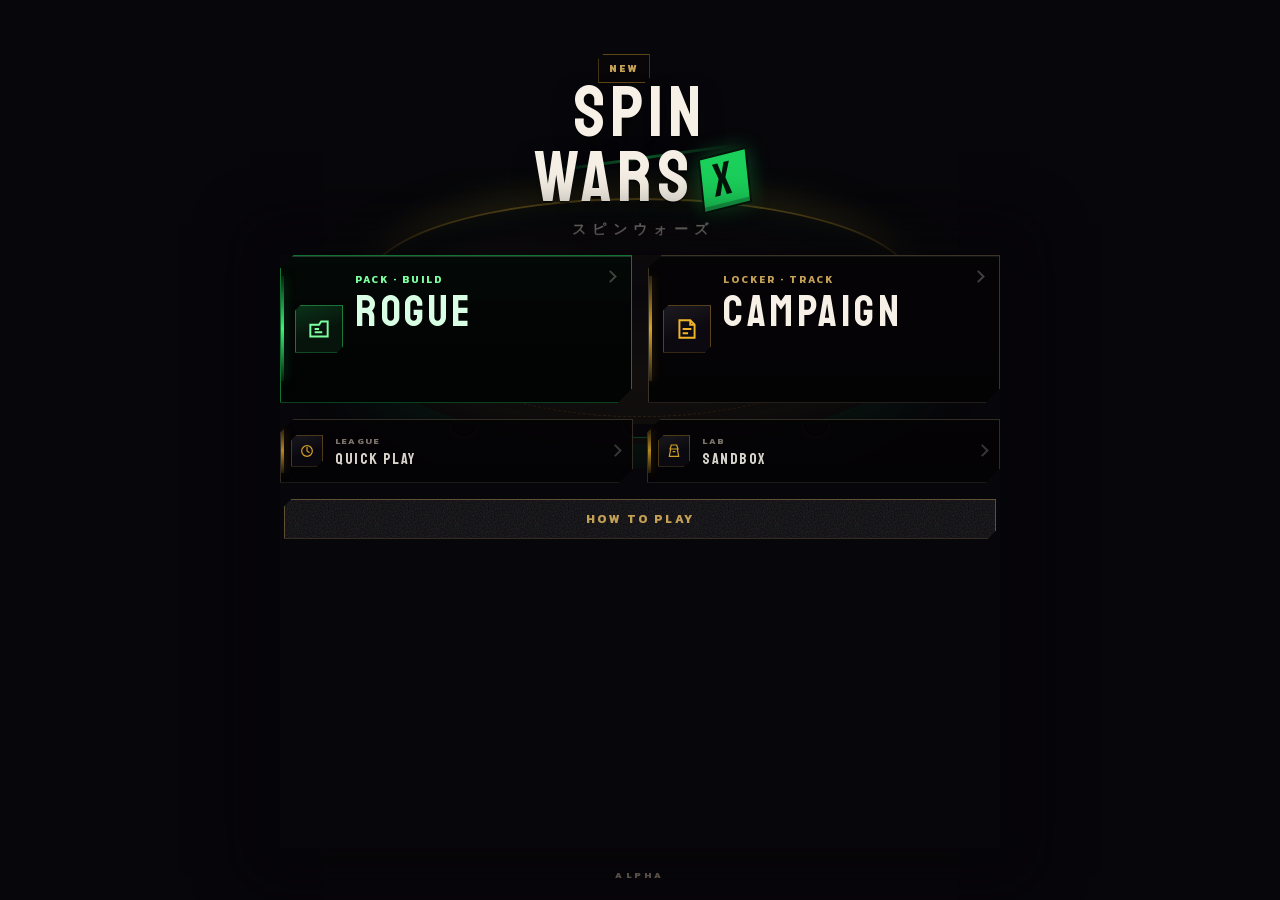
==== index.html @ bb8ab100 "UI Part 1: locked lobby/hub shell, sharper chrome, graphic doors. Home and Rogue Lite hub use a fixe" ====
<!DOCTYPE html>
<html lang="en">
<head>
    <meta charset="UTF-8">
    <meta name="viewport" content="width=device-width, initial-scale=1.0, maximum-scale=1.0, user-scalable=no, viewport-fit=cover">
    <meta name="theme-color" content="#07060a">
    <meta name="mobile-web-app-capable" content="yes">
    <meta name="apple-mobile-web-app-capable" content="yes">
    <meta name="apple-mobile-web-app-status-bar-style" content="black-translucent">
    <meta name="apple-mobile-web-app-title" content="Spin Wars X">
    <title>Spin Wars X</title>
    <link rel="manifest" href="manifest.webmanifest">
    <link rel="apple-touch-icon" href="assets/icons/apple-touch-icon.png">
    <link rel="icon" type="image/png" href="assets/icons/icon-192.png">
    <link rel="stylesheet" href="style.css?v=10.29">
    <link rel="stylesheet" href="ui-skin.css?v=10.05">
</head>
<body>
<div id="app"></div>
<script src="movement-engine.js?v=9.38"></script>
<script src="xrail-engine.js?v=9.27"></script>
<script src="xrail-speed-cap.js?v=1.0"></script>
<script src="vs-commentary.js?v=9.93"></script>
<script src="abilities.js?v=9.41"></script>
<script src="scoreboard.js?v=10.05"></script>
<script src="app.js?v=10.29"></script>
<script src="rogue-mode.js?v=10.24"></script>
<script src="sandbox-mode.js?v=10.10"></script>
<script src="rogue-run-config.js?v=10.03"></script>
<script src="rogue-run.js?v=10.19"></script>
<script src="rogue-lite-config.js?v=1.5"></script>
<script src="rogue-lite.js?v=1.19"></script>
<script src="rogue-balance-bridge.js?v=1.0"></script>
<script src="rogue-balance.js?v=1.6"></script>
<script src="rogue-shop-balance.js?v=1.3"></script>
<script src="rogue-balance-final.js?v=1.3"></script>
<script src="omen-transition-repair.js?v=1.2"></script>
<script src="attack-movement-tuning-v1.js?v=1.1"></script>
<script>
if("serviceWorker" in navigator){
    window.addEventListener("load",()=>{
        navigator.serviceWorker.register("./sw.js").catch(()=>{});
    });
}
</script>
</body>
</html>
---- style.css ----
/* =========================================================
   SPIN WARS X — GAME UI
   V100 BASE / UI REBUILD FROM GAMEPLAY REFERENCE
   ---------------------------------------------------------
   This stylesheet restores the visual systems used by the
   game: menus, tier selection, combo cards, part cards,
   launch-quality controls, battle HUD, impact text and
   finish overlays.
   ========================================================= */

:root{
  --ink:#07060a;
  --ink2:#110e14;
  --panel:#16121a;
  --line:#3a3128;
  --text:#f6f0e6;
  --muted:#b9a894;
  --green:#1ad15a;
  --green-dim:#0c6b32;
  --red:#e31c3d;
  --gold:#f0b429;
  --gold-deep:#8a5a10;
  --shadow:0 16px 36px rgba(0,0,0,.45);
  --radius:4px;
}

*{box-sizing:border-box;margin:0;padding:0}

@font-face{
  font-family:Kanit;
  font-style:normal;
  font-weight:500;
  font-display:swap;
  src:url("assets/fonts/kanit-500.woff2") format("woff2");
}
@font-face{
  font-family:Kanit;
  font-style:normal;
  font-weight:700;
  font-display:swap;
  src:url("assets/fonts/kanit-700.woff2") format("woff2");
}
@font-face{
  font-family:Kanit;
  font-style:normal;
  font-weight:800;
  font-display:swap;
  src:url("assets/fonts/kanit-800.woff2") format("woff2");
}
@font-face{
  font-family:Kanit;
  font-style:normal;
  font-weight:900;
  font-display:swap;
  src:url("assets/fonts/kanit-900.woff2") format("woff2");
}
@font-face{
  font-family:Staatliches;
  font-style:normal;
  font-weight:400;
  font-display:swap;
  src:url("assets/fonts/staatliches-400.woff2") format("woff2");
}

@media (display-mode: standalone){
  html,body{
    background:#07060a;
  }
}

html,body{
  width:100%;
  min-height:100%;
  min-height:100dvh;
  background:var(--ink);
}

body{
  color:var(--text);
  font-family:Kanit,Impact,"Arial Black",sans-serif;
  overflow-x:hidden;
  -webkit-font-smoothing:antialiased;
}

button,input,select,textarea{font:inherit}
button{-webkit-tap-highlight-color:transparent}
button:disabled{opacity:.35!important;cursor:not-allowed!important;transform:none!important}

#app{width:100%;min-height:100vh}
html:has(.battle-shell),
body:has(.battle-shell),
html:has(.swx-shell),
body:has(.swx-shell){
  min-height:0;
  height:100dvh;
  max-height:100dvh;
  overflow:hidden;
  overscroll-behavior:none;
  touch-action:manipulation;
}
#app:has(.battle-shell),
#app:has(.swx-shell){
  min-height:0;
  height:100dvh;
  max-height:100dvh;
  overflow:hidden;
  display:flex;
  flex-direction:column;
}

.background{
  position:fixed;
  inset:0;
  z-index:-2;
  pointer-events:none;
  background:
    radial-gradient(circle at 50% -8%,rgba(26,209,90,.18),transparent 36%),
    radial-gradient(circle at 100% 100%,rgba(227,28,61,.12),transparent 32%),
    linear-gradient(180deg,#0b090d 0%,#07060a 100%);
}

.background:after{
  content:"";
  position:absolute;
  inset:0;
  opacity:.16;
  background:
    repeating-linear-gradient(-32deg,transparent 0 18px,rgba(240,180,41,.10) 18px 20px);
}

@keyframes screenIn{
  from{opacity:0;transform:translateY(8px)}
  to{opacity:1;transform:none}
}

/* =========================================================
   GENERAL SCREEN / GAME SHELL
   ========================================================= */

.menu{
  width:min(100%,760px)!important;
  max-width:760px!important;
  margin:0 auto!important;
  padding:18px 14px 30px!important;
  display:flex;
  flex-direction:column;
  gap:12px!important;
  animation:screenIn .18s ease-out;
}

.menu-card{
  width:100%!important;
  padding:14px!important;
  background:linear-gradient(180deg,#151c25,#10161d)!important;
  border:1px solid var(--line)!important;
  border-radius:var(--radius)!important;
  box-shadow:var(--shadow)!important;
  overflow:hidden;
}

.menu-card h1{
  font-size:21px!important;
  line-height:1.05;
  font-weight:900;
}

.menu-card h2{
  font-size:18px!important;
  line-height:1.1;
  font-weight:850;
}

.menu-card p{
  font-size:12px!important;
  line-height:1.4!important;
  color:#c3cbd4;
}

.menu-card hr{
  border:0!important;
  border-top:1px solid var(--line)!important;
  margin:5px 0!important;
}

footer{
  color:#65717d;
  font-size:.68rem;
  text-align:center;
}

/* =========================================================
   HOME / LOBBY
   ========================================================= */

.background.stadium:after{
  opacity:.05;
}

.home{
  position:relative;
  isolation:isolate;
  min-height:100vh;
  min-height:100dvh;
  display:flex;
  flex-direction:column;
  justify-content:center;
  align-items:center;
  gap:22px;
  padding:28px 16px 36px;
  overflow:auto;
  animation:screenIn .22s ease-out;
}

.home-bowl{
  position:absolute;
  width:min(560px,94vw);
  height:min(360px,54vw);
  max-height:46vh;
  top:46%;
  left:50%;
  transform:translate(-50%,-58%);
  pointer-events:none;
  z-index:0;
  /* Dim the bowl under the UI column; keep glow vivid around the edges. */
  -webkit-mask-image:radial-gradient(ellipse 62% 56% at 50% 42%,rgba(0,0,0,.08) 0%,rgba(0,0,0,.35) 36%,rgba(0,0,0,.75) 58%,#000 78%);
  mask-image:radial-gradient(ellipse 62% 56% at 50% 42%,rgba(0,0,0,.08) 0%,rgba(0,0,0,.35) 36%,rgba(0,0,0,.75) 58%,#000 78%);
}
/* Interactive chrome always above the moving bowl art. */
.home > *:not(.home-bowl),
.menu > *:not(.home-bowl){
  position:relative;
  z-index:2;
}
.menu{
  position:relative;
  isolation:isolate;
}


.rl-hud-money,
.rl-hud-col{
  background-color:#121018 !important;
  background-image:linear-gradient(180deg,#1c1824,#0f0d14) !important;
}
.home-door,
.home-door.rip{
  background-color:#141018 !important;
}

/* Soft dark plate behind UI clusters — hides bowl bleed through cut-corner clip-paths. */
.rl-hud,
.rl-doors,
.swx-nav,
.home-doors,
.rr-doors,
.rr-loadout,
.rl-build-row,
.rl-pack-grid,
.rl-bey-grid{
  box-shadow:0 0 42px 26px rgba(6,5,9,.82);
}
.home.lobby .swx-nav{
  box-shadow:0 0 48px 30px rgba(6,5,9,.88);
}
/* Keep living-bowl atmosphere, but never let it read through chrome. */
.home-door,
.home-door.rip,
.home-door.play,
.home-door.rogue{
  background-color:#141018;
}
.rl-hud-money,
.rl-hud-col{
  background-color:#121018;
}
.rl-bey-card,
.rl-pack-card,
.rl-build-card,
.rr-loadout,
.menu-card{
  background-color:#100e14;
}
.home-mark .swx-wordmark,
.home-mark h1{
  text-shadow:0 2px 0 #000,0 0 18px rgba(0,0,0,.85),0 10px 24px rgba(0,0,0,.55);
}

/* Hubs: a little more presence so the bowl reads as atmosphere. */
.home.rogue-lite-hub .home-bowl,
.home.rr-hub .home-bowl,
.home.rr-shell.rr-hub .home-bowl,
.home.lobby .home-bowl{
  width:min(680px,98vw);
  height:min(440px,60vw);
  max-height:52vh;
}
/* Flow / dense screens: keep bowl soft so cards stay primary. */
.rl-flow-screen .home-bowl,
.home.rogue-lite-market .home-bowl,
.home.rogue-lite-collection .home-bowl,
.home.rogue-lite-help .home-bowl,
.menu.rr-garage .home-bowl,
.menu.rr-track .home-bowl,
.menu.rogue-help .home-bowl{
  opacity:.8;
  max-height:44vh;
  -webkit-mask-image:radial-gradient(ellipse 68% 60% at 50% 38%,rgba(0,0,0,.06) 0%,rgba(0,0,0,.32) 34%,rgba(0,0,0,.7) 56%,#000 76%);
  mask-image:radial-gradient(ellipse 68% 60% at 50% 38%,rgba(0,0,0,.06) 0%,rgba(0,0,0,.32) 34%,rgba(0,0,0,.7) 56%,#000 76%);
}
.home-bowl-floor{
  position:absolute;
  inset:18% 8% 8%;
  border-radius:50%;
  background:
    radial-gradient(ellipse at 50% 42%,#1a1614 0%,#0c0a0d 62%,#07060a 100%);
  box-shadow:
    0 0 60px rgba(26,209,90,.06),
    inset 0 0 50px rgba(0,0,0,.45);
}
.home-bowl-rail{
  position:absolute;
  left:10%;
  right:10%;
  top:10%;
  height:28%;
  border:2px solid rgba(240,180,41,.38);
  border-bottom:none;
  border-radius:50% 50% 0 0 / 100% 100% 0 0;
  box-shadow:0 -8px 24px rgba(240,180,41,.08);
}
.home-bowl-x{
  position:absolute;
  left:50%;
  top:44%;
  transform:translate(-50%,-50%) rotate(-8deg);
  font-family:Staatliches,Impact,sans-serif;
  font-size:clamp(64px,18vw,120px);
  color:rgba(26,209,90,.10);
  letter-spacing:.04em;
  line-height:1;
}
.home-pocket{
  position:absolute;
  bottom:10%;
  width:28px;
  height:14px;
  border-radius:0 0 14px 14px;
  background:rgba(7,6,10,.92);
  border:1px solid rgba(240,180,41,.22);
  border-top:none;
}
.home-pocket-l{left:22%}
.home-pocket-c{left:50%;transform:translateX(-50%);width:36px;border-color:rgba(26,209,90,.28)}
.home-pocket-r{right:22%;left:auto}

.home-mark{
  position:relative;
  z-index:1;
  text-align:center;
  max-width:min(440px,100%);
}

.home-kicker{
  color:#c4a056;
  font-size:11px;
  font-weight:700;
  letter-spacing:.28em;
  margin-bottom:8px;
}

.home-mark h1{
  font-family:Staatliches,Impact,sans-serif;
  font-size:clamp(48px,12vw,84px);
  letter-spacing:.06em;
  line-height:.9;
  font-weight:400;
  text-shadow:0 3px 0 #000, 0 10px 24px rgba(0,0,0,.55);
  color:#f6f0e6;
}

.home-mark h1 i:not(.swx-xmark){
  display:inline-block;
  margin-left:8px;
  padding:2px 10px 4px;
  font-style:normal;
  font-size:.58em;
  vertical-align:10px;
  color:#04140a;
  background:var(--green);
  transform:rotate(-8deg);
  box-shadow:0 0 18px rgba(26,209,90,.35);
}

.home-tag{
  margin-top:10px;
  color:#c8c0b4;
  font-size:14px;
  font-weight:600;
  letter-spacing:.04em;
  line-height:1.35;
  text-transform:none;
}

.home-mark.compact{margin-bottom:0}
.home-mark.compact .home-kicker{font-size:10px;letter-spacing:.22em}
.home-mark.compact h1{font-size:clamp(36px,9vw,48px)}
.home-mark.compact h1 i:not(.swx-xmark){font-size:.58em;vertical-align:6px;padding:1px 8px 2px}
.home-mark.compact .home-tag{font-size:13px;margin-top:8px}

.home-doors{
  position:relative;
  z-index:1;
  width:min(420px,100%);
  display:flex;
  flex-direction:column;
  gap:12px;
}

.home-door-row{
  display:grid;
  grid-template-columns:1fr 1fr;
  gap:10px;
}

.home-door{
  display:flex;
  flex-direction:column;
  align-items:flex-start;
  gap:4px;
  width:100%;
  min-height:72px;
  padding:14px 16px;
  text-align:left;
  color:var(--text);
  cursor:pointer;
  border:1.5px solid #2c2620;
  border-radius:0;
  background:#141018;
  box-shadow:0 8px 0 #050308,0 12px 0 rgba(0,0,0,.28);
  transition:transform .12s ease,filter .12s ease,border-color .12s ease;
}
.home-door:hover{
  transform:translateY(-1px);
  filter:brightness(1.06);
}
.home-door:active{transform:translateY(1px)}
.home-door:focus-visible{
  outline:2px solid #69bfff;
  outline-offset:3px;
}
.home-door-kicker{
  font-size:10px;
  font-weight:700;
  letter-spacing:.18em;
  color:#8d8378;
}
.home-door b{
  font-family:Staatliches,Impact,sans-serif;
  font-size:26px;
  font-weight:400;
  letter-spacing:.06em;
  line-height:1;
}
.home-door small{
  color:#b7aea2;
  font-size:12px;
  font-weight:600;
  letter-spacing:.02em;
  line-height:1.3;
}
.home-door-lock{
  font-size:10px;
  font-weight:800;
  letter-spacing:.16em;
  color:#8a7d6c;
}

.home-door.rip{
  min-height:88px;
  border-color:#1f7a3f;
  background:linear-gradient(180deg,#16351f,#0e1a12);
}
.home-door.rip b{color:#d8ffe4}
.home-door.rip .home-door-kicker{color:#7dff9f}

.home-door.rogue{
  border-color:#3a3328;
  background:linear-gradient(180deg,#1a1612,#120f0c);
}
.home-door.locked{
  opacity:.72;
  cursor:default;
  pointer-events:none;
  filter:grayscale(.15);
  background:#0e0c0e;
  border-style:dashed;
}
.home-door.locked:hover,
.home-door.locked:active{
  transform:none;
  filter:grayscale(.25);
}

.home-door.play{
  border-color:#3a3328;
  background:linear-gradient(180deg,#1a1612,#120f0c);
}

.home-help{
  width:100%;
  min-height:44px;
  padding:10px;
  border:0;
  background:transparent;
  color:#c4a056;
  font-size:14px;
  font-weight:700;
  letter-spacing:.04em;
  text-decoration:underline;
  text-underline-offset:4px;
  cursor:pointer;
}
.home-help:hover{color:#f0b429}

.home-leagues-label{
  color:#9a9086;
  font-size:11px;
  font-weight:700;
  letter-spacing:.18em;
  margin:0 0 4px 2px;
}
.home-door.locked:disabled{
  opacity:.72!important;
}
.home-leagues{
  position:relative;
  z-index:1;
  width:min(440px,100%);
  display:flex;
  flex-direction:column;
  gap:10px;
}

.home-league{
  display:flex;
  align-items:center;
  justify-content:space-between;
  gap:12px;
  width:100%;
  min-height:64px;
  padding:12px 16px;
  text-align:left;
  color:var(--text);
  cursor:pointer;
  border:1px solid #2a241c;
  border-radius:12px;
  background:#141216;
  box-shadow:0 6px 16px rgba(0,0,0,.25);
  transition:transform .12s ease,filter .12s ease;
}
.home-league:hover{
  transform:translateY(-1px);
  filter:brightness(1.06);
}
.home-league:active{transform:translateY(1px)}
.home-league:focus-visible{
  outline:2px solid #69bfff;
  outline-offset:3px;
}
.home-league-copy{
  display:flex;
  flex-direction:column;
  gap:3px;
  min-width:0;
}
.home-league-copy b{
  font-family:Staatliches,Impact,sans-serif;
  font-size:22px;
  font-weight:400;
  letter-spacing:.06em;
  line-height:1;
}
.home-league-copy small{
  color:#b7aea2;
  font-size:12px;
  font-weight:600;
}
.home-league-go{
  font-size:11px;
  font-weight:800;
  letter-spacing:.14em;
  color:var(--gold);
}
.home-league.featured{
  min-height:76px;
  border-color:#1f7a3f;
  background:linear-gradient(180deg,#16351f,#0e1a12);
}
.home-league.featured .home-league-copy b{font-size:28px;color:#d8ffe4}
.home-league.featured .home-league-go{color:#7dff9f}
.home-league-grid{
  display:grid;
  grid-template-columns:1fr 1fr;
  gap:10px;
}
.home-league-grid .home-league{
  min-height:72px;
  flex-direction:column;
  align-items:flex-start;
  justify-content:center;
}
.home-league.bronze{border-color:#8a5a38;background:#16110e}
.home-league.silver{border-color:#6d757e;background:#14181c}
.home-league.gold{border-color:#8a6a22;background:#18140c}
.home-league.custom{border-color:#2d6a44;background:#101612}
.rogue-tier-pick .home-league{
  min-height:88px;
  align-items:flex-start;
}
.rogue-tier-pick .home-league-copy small{
  white-space:normal;
  line-height:1.35;
  max-width:36em;
}
.home-league.locked{
  opacity:.55;
  cursor:default;
  pointer-events:none;
  filter:grayscale(.28);
}
.home-league.locked:hover,
.home-league.locked:active{
  transform:none;
  filter:grayscale(.35);
}

.home .back-btn{
  width:min(440px,100%);
  max-width:440px;
  align-self:center;
}

.home-load .loading{width:min(420px,90%)}
.win-name{
  font-family:Staatliches,Impact,sans-serif;
  font-size:42px;
  letter-spacing:.04em;
  text-align:center;
}
.win-score{color:var(--gold);font-size:28px;letter-spacing:.12em}

/* =========================================================
   BUTTONS
   ========================================================= */

.menu-btn,.back-btn{
  position:relative;
  width:100%;
  min-height:44px!important;
  padding:10px 12px!important;
  border:2px solid #3a3128!important;
  border-radius:0!important;
  clip-path:polygon(8px 0,100% 0,100% calc(100% - 8px),calc(100% - 8px) 100%,0 100%,0 8px);
  color:#f6f0e6;
  background:#221c16;
  font-size:13px!important;
  font-weight:800!important;
  letter-spacing:.08em;
  text-transform:uppercase;
  cursor:pointer;
  box-shadow:0 5px 0 #000;
  transition:transform .12s ease,filter .12s ease;
}

.menu-btn:hover,.back-btn:hover{
  filter:brightness(1.08);
  transform:translateY(-1px);
}

.menu-btn:active,.back-btn:active{transform:translateY(2px);box-shadow:0 2px 0 #000}

.menu-btn:before{display:none}

.back-btn{
  background:#16120e!important;
}

.menu-btn.gold{
  background:linear-gradient(180deg,#f0c24a,#c48a14)!important;
  border-color:#ffe08a!important;
  color:#1a1204!important;
}

.menu-btn.silver{
  background:linear-gradient(180deg,#6e7786,#3e4652)!important;
  border-color:#aeb7c4!important;
}

.rip-btn{
  width:100%;
  min-height:56px;
  border:0;
  clip-path:polygon(12px 0,100% 0,100% calc(100% - 12px),calc(100% - 12px) 100%,0 100%,0 12px);
  background:linear-gradient(180deg,#24e868,#0c8a38);
  color:#04140a;
  font-family:Staatliches,Impact,sans-serif;
  font-size:28px;
  letter-spacing:.12em;
  cursor:pointer;
  box-shadow:0 8px 0 #053a18;
}
.rip-btn:hover{filter:brightness(1.07)}

.menu-btn.bronze,.bronze{
  background:linear-gradient(180deg,#945d3d,#663e29)!important;
}

.menu-btn.custom{
  background:linear-gradient(180deg,#2879b8,#18527f)!important;
}

/* =========================================================
   TIER MENU
   ========================================================= */

.tier-menu-grid{
  display:grid;
  grid-template-columns:repeat(2,1fr);
  gap:10px;
}

.tier-menu-card{
  position:relative;
  min-height:145px;
  padding:14px;
  display:flex;
  flex-direction:column;
  justify-content:flex-end;
  overflow:hidden;
  border:1px solid #36424f;
  border-radius:9px;
  background:#151c24;
  cursor:pointer;
  transition:transform .13s ease,border-color .13s ease;
}

.tier-menu-card:hover{
  transform:translateY(-2px);
  border-color:#566575;
}

.tier-card-glow{
  position:absolute;
  width:130px;
  height:130px;
  right:-35px;
  top:-35px;
  border-radius:50%;
  background:rgba(255,255,255,.05);
}

.tier-code{
  position:absolute;
  top:11px;
  left:12px;
  font-size:9px;
  font-weight:950;
  letter-spacing:1.5px;
  color:rgba(255,255,255,.48);
}

.tier-menu-card strong{
  font-size:22px;
  font-weight:950;
  letter-spacing:.3px;
}

.tier-menu-card small{
  margin-top:4px;
  color:#8b97a3;
  font-size:9px;
}

.tier-menu-bronze{border-color:#634534}
.tier-menu-silver{border-color:#4b5968}
.tier-menu-gold{border-color:#74601f}
.tier-menu-custom{border-color:#2e5c7b}

/* =========================================================
   SELECTION HEADERS
   ========================================================= */

.selection-header{
  width:100%;
  display:flex;
  align-items:center;
  gap:11px;
  padding:2px 2px 7px;
}

.selection-icon{
  width:42px;
  height:42px;
  flex:0 0 42px;
  display:grid;
  place-items:center;
  border:1px solid #3a4653;
  border-radius:7px;
  background:#151d26;
  color:#c6d0d8;
  font-size:17px;
}

.eyebrow{
  display:block;
  color:#6e7a86;
  font-size:8px;
  font-weight:950;
  letter-spacing:1.5px;
}

.selection-header h1{
  margin-top:3px;
  font-size:22px!important;
  line-height:1;
  font-weight:950;
}

.selection-header p{
  margin-top:4px;
  color:#7d8995;
  font-size:9px!important;
  letter-spacing:.5px;
  text-transform:uppercase;
}

.section-head{
  display:flex;
  justify-content:space-between;
  align-items:end;
  padding:2px 2px 6px;
}

.section-kicker{
  color:#6d7985;
  font-size:8px;
  font-weight:900;
  letter-spacing:1.3px;
}

.section-count{
  color:#7c8895;
  font-size:9px;
}

/* =========================================================
   BEY CARDS — FIFA-STYLE COLLECTIBLE CARD
   ========================================================= */

.selection-card{
  display:grid!important;
  grid-template-columns:repeat(3,minmax(0,1fr));
  gap:9px!important;
  padding:10px!important;
}

.selection-nav{
  grid-column:1 / -1;
  display:grid;
  grid-template-columns:72px 1fr 72px;
  gap:8px;
  align-items:center;
}
.selection-nav span{
  text-align:center;
  letter-spacing:.14em;
  color:var(--muted);
}
.menu.selection-screen{
  padding-bottom:calc(72px + env(safe-area-inset-bottom, 0px));
}
.selection-screen .back-btn{
  grid-column:1 / -1;
}

.blade-card.game-blade-card{
  position:relative;
  display:flex!important;
  flex-direction:column!important;
  justify-content:flex-start;
  min-height:0;
  padding:0!important;
  overflow:visible;
  text-align:left;
  color:#fff;
  background:linear-gradient(180deg,#2a2420 0%,#14110f 100%)!important;
  border:2px solid #4a4034!important;
  border-radius:0!important;
  box-shadow:0 10px 0 #000!important;
  cursor:pointer;
  transition:transform .14s ease;
}
.blade-card.game-blade-card.tier-gold{
  background:linear-gradient(165deg,#d4aa2e 0%,#7a5710 42%,#241806 100%)!important;
  border-color:#f3d36a!important;
}
.blade-card.game-blade-card.tier-silver{
  background:linear-gradient(165deg,#c5ced8 0%,#5c6776 42%,#1b2028 100%)!important;
  border-color:#e8eef4!important;
}
.blade-card.game-blade-card.tier-bronze{
  background:linear-gradient(165deg,#c06a3a 0%,#6a3418 42%,#24140c 100%)!important;
  border-color:#e39a68!important;
}
.blade-card.game-blade-card.tier-gold:before,
.blade-card.game-blade-card.tier-gold.has-sprite:before{
  background:radial-gradient(circle at 50% 40%,rgba(255,220,80,.28),transparent 46%),#4a3408;
  color:#c9a227;
}
.blade-card.game-blade-card.tier-silver:before,
.blade-card.game-blade-card.tier-silver.has-sprite:before{
  background:radial-gradient(circle at 50% 40%,rgba(255,255,255,.2),transparent 46%),#2c343e;
  color:#9aa7b6;
}
.blade-card.game-blade-card.tier-bronze:before,
.blade-card.game-blade-card.tier-bronze.has-sprite:before{
  background:radial-gradient(circle at 50% 40%,rgba(255,170,90,.22),transparent 46%),#3a2010;
  color:#c07a4a;
}
.blade-card.game-blade-card.tier-gold .blade-card-head,
.blade-card.game-blade-card.tier-gold .blade-stat-grid,
.blade-card.game-blade-card.tier-gold .rr-stat-groups,
.blade-card.game-blade-card.tier-gold .select-hint{
  background:#1c1404;
  border-color:#6a5214;
}
.blade-card.game-blade-card.tier-silver .blade-card-head,
.blade-card.game-blade-card.tier-silver .blade-stat-grid,
.blade-card.game-blade-card.tier-silver .rr-stat-groups,
.blade-card.game-blade-card.tier-silver .select-hint{
  background:#14181e;
  border-color:#4b5562;
}
.blade-card.game-blade-card.tier-bronze .blade-card-head,
.blade-card.game-blade-card.tier-bronze .blade-stat-grid,
.blade-card.game-blade-card.tier-bronze .rr-stat-groups,
.blade-card.game-blade-card.tier-bronze .select-hint{
  background:#1a100a;
  border-color:#6a3c20;
}

.blade-card.game-blade-card:before{
  content:none;
}
.blade-card-art{
  position:relative;
  flex:0 0 auto;
  height:176px;
  overflow:hidden;
  display:flex;
  align-items:center;
  justify-content:center;
  padding:10px;
  box-sizing:border-box;
  background:
    radial-gradient(circle at 50% 46%,rgba(255,255,255,.06),transparent 42%),
    #0c1116;
  border-bottom:1px solid #303b47;
}
.blade-card.game-blade-card.tier-gold .blade-card-art{
  background:
    radial-gradient(circle at 50% 42%,rgba(255,220,80,.22),transparent 48%),
    #4a3408;
}
.blade-card.game-blade-card.tier-silver .blade-card-art{
  background:
    radial-gradient(circle at 50% 42%,rgba(255,255,255,.16),transparent 48%),
    #2c343e;
}
.blade-card.game-blade-card.tier-bronze .blade-card-art{
  background:
    radial-gradient(circle at 50% 42%,rgba(255,170,90,.18),transparent 48%),
    #3a2010;
}
.blade-card.game-blade-card:not(.has-sprite) .blade-card-art:before{
  content:"BEY IMAGE";
  position:absolute;
  inset:0;
  display:grid;
  place-items:center;
  color:#46525f;
  font-size:8px;
  font-weight:950;
  letter-spacing:1.5px;
}
.blade-card-sprite{
  position:relative;
  z-index:1;
  display:block;
  width:auto;
  height:auto;
  max-width:100%;
  max-height:100%;
  object-fit:contain;
  object-position:center;
  pointer-events:none;
}
.blade-card-badges{
  position:absolute;
  inset:8px 8px auto 8px;
  z-index:4;
  display:flex;
  justify-content:space-between;
  align-items:flex-start;
  flex-wrap:wrap;
  gap:8px;
  pointer-events:none;
}
.luck-grade{
  position:static;
  z-index:4;
  width:auto;
  min-width:36px;
  padding:4px 6px 3px;
  text-align:center;
  border:1px solid rgba(0,0,0,.45);
  background:rgba(8,8,10,.72);
  box-shadow:0 4px 0 rgba(0,0,0,.35);
  pointer-events:none;
}
.luck-grade small{
  display:block;
  font-size:6px;
  font-weight:900;
  letter-spacing:1.2px;
  color:#c9c2b4;
}
.luck-grade b{
  display:block;
  font-family:Staatliches,Impact,sans-serif;
  font-size:22px;
  font-weight:400;
  line-height:.9;
  text-shadow:0 2px 0 #000;
}
.luck-grade.luck-a{border-color:#1ad15a;color:#1ad15a}
.luck-grade.luck-b{border-color:#c5ced8;color:#e8eef4}
.luck-grade.luck-c{border-color:#8a7a4a;color:#c4b07a}
.combo-blade-sprite{
  width:72px;
  height:72px;
  flex:0 0 72px;
  object-fit:contain;
  margin-right:10px;
}

.blade-card.game-blade-card:hover{
  transform:translateY(-3px);
  border-color:#607487!important;
  box-shadow:0 15px 28px rgba(0,0,0,.34)!important;
}

.blade-card-head{
  position:relative;
  z-index:2;
  margin-top:0;
  padding:8px 8px 6px;
  background:#11171e;
  flex:1 1 auto;
  display:flex;
  flex-direction:column;
  min-width:0;
}
.blade-card-title{
  padding-right:0;
}

.tier-ribbon{
  display:inline-block;
  padding:3px 6px;
  border:1px solid #43515e;
  border-radius:3px;
  background:#252f39;
  color:#c7d0d7;
  font-size:7px;
  font-weight:950;
  letter-spacing:1.1px;
}

.tier-gold .tier-ribbon{background:#6d5513;border-color:#a48629;color:#f0d57b}
.tier-silver .tier-ribbon{background:#4a5664;border-color:#6c7b8c;color:#e0e6ea}
.tier-bronze .tier-ribbon{background:#613f2d;border-color:#885a40;color:#ddb092}

.blade-card-title h2{
  margin-top:5px;
  font-size:19px!important;
  line-height:1;
  font-weight:950;
  text-shadow:0 2px 5px #000;
}

.blade-meta{
  display:flex;
  flex-wrap:wrap;
  gap:6px;
  margin-top:5px;
}

.blade-meta span{
  color:#9da8b3;
  font-size:7px;
  font-weight:800;
  letter-spacing:.5px;
  text-transform:uppercase;
}

.ovr-badge{
  position:static;
  z-index:3;
  width:auto;
  min-width:36px;
  text-align:center;
  text-shadow:0 2px 4px #000;
}
.ovr-badge.power{
  min-width:52px;
}
.ovr-badge.power b{
  font-size:22px;
}

.ovr-badge small{
  display:block;
  color:#8f9aa5;
  font-size:7px;
  letter-spacing:1px;
  font-weight:900;
}

.ovr-badge b{
  display:block;
  font-size:27px;
  line-height:.95;
  font-weight:950;
}

.blade-stat-grid{
  position:relative;
  z-index:3;
  width:100%;
  display:grid;
  grid-template-columns:repeat(7,1fr);
  margin-top:8px;
  border-top:1px solid #2f3a45;
  background:#10161d;
}
.blade-card .rr-stat-groups{
  position:relative;
  z-index:3;
  width:100%;
  margin-top:8px;
}

.mini-stat{
  min-width:0;
  padding:7px 3px 6px;
  text-align:center;
  border-right:1px solid rgba(255,255,255,.055);
}

.mini-stat:last-child{border-right:0}

.mini-stat span{
  display:block;
  color:#6f7c88;
  font-size:6px;
  font-weight:900;
  letter-spacing:.45px;
}

.mini-stat b{
  display:block;
  margin-top:2px;
  color:#e8ecef;
  font-size:10px;
  font-weight:900;
}

.select-hint{
  position:relative;
  z-index:3;
  margin-top:auto;
  padding:7px 10px;
  border-top:1px solid rgba(255,255,255,.045);
  background:#0b1015;
  color:#7f8b97;
  text-align:right;
  font-size:7px;
  font-weight:950;
  letter-spacing:1px;
}

.select-hint span{
  margin-left:4px;
  color:#d6dde3;
  font-size:14px;
}

/* =========================================================
   RATCHET / BIT CARDS
   ========================================================= */

.part-select-card{
  position:relative;
  min-height:255px;
  padding:0!important;
  overflow:hidden;
  text-align:left;
  color:#f2f5f7;
  background:#151d25!important;
  border:1px solid #36424f!important;
  border-radius:9px!important;
  box-shadow:0 8px 20px rgba(0,0,0,.22);
  cursor:pointer;
  transition:transform .13s ease,border-color .13s ease;
}

.part-select-card:before{
  content:"PART IMAGE";
  display:grid;
  place-items:center;
  width:100%;
  aspect-ratio:1.45;
  background:#0b1015;
  border-bottom:1px solid #303b46;
  color:#3f4b57;
  font-size:8px;
  font-weight:950;
  letter-spacing:1.4px;
}
.part-select-card.has-sprite:before{display:none}
.part-card-sprite{
  display:block;
  width:100%;
  height:168px;
  object-fit:contain;
  background:#0b1015;
  border-bottom:1px solid #303b46;
  pointer-events:none;
}

.part-select-card:hover{
  transform:translateY(-3px);
  border-color:#5b6d7d!important;
}

.part-card-top{
  position:relative;
  min-height:68px;
  padding:9px 10px 7px;
}

.part-copy{padding-right:44px}

.part-card-kicker{
  display:block;
  margin-bottom:3px;
  color:#697682;
  font-size:7px;
  font-weight:950;
  letter-spacing:1.2px;
}

.part-copy strong{
  display:block;
  font-size:16px;
  line-height:1;
  font-weight:950;
}

.part-copy small{
  display:block;
  margin-top:4px;
  color:#8995a1;
  font-size:8px;
  line-height:1.25;
}

.part-index,.bit-type-pill{
  position:absolute;
  right:9px;
  top:9px;
  min-width:31px;
  height:29px;
  padding:0 7px;
  display:grid;
  place-items:center;
  border:1px solid #3b4855;
  border-radius:5px;
  background:#202a34;
  color:#c8d0d7;
  font-size:8px;
  font-weight:950;
}

.part-description{
  min-height:43px;
  padding:0 10px 8px!important;
  color:#8995a1!important;
  font-size:8px!important;
  line-height:1.35!important;
}

.mini-stat-grid{
  display:grid;
  grid-template-columns:repeat(auto-fit,minmax(0,1fr));
  border-top:1px solid #2e3944;
  background:#10161c;
}

.part-effect{
  padding:8px 10px 12px;
  border-top:1px solid #2a241c;
  text-align:left;
}
.part-effect .vs-ratings{
  margin:0 0 8px;
  gap:6px;
}
.part-effect .vs-rating{
  padding:4px 6px;
}
.part-select-card .vs-stat-groups,
.part-select-card .rr-stat-groups{margin-top:0}
.part-select-card .rr-stat-group,
.blade-card .rr-stat-group{padding:5px}
.part-select-card .rr-stat,
.blade-card .rr-stat{grid-template-columns:28px 22px minmax(0,1fr);gap:4px}
.part-select-card .rr-stat-num b,
.blade-card .rr-stat-num b{font-size:13px}
.part-select-card .mini-stat{
  padding:7px 2px;
}

.part-select-card .mini-stat b{
  font-size:8px;
  text-transform:uppercase;
}

.bit-attack .bit-type-pill{background:#54272a;border-color:#7e393d;color:#ff9b9f}
.bit-defense .bit-type-pill{background:#263b4e;border-color:#3e6686;color:#a6d7fa}
.bit-stamina .bit-type-pill{background:#244231;border-color:#3d7657;color:#9fe3b9}
.bit-balance .bit-type-pill{background:#413622;border-color:#725e34;color:#e6ca88}

/* =========================================================
   COMBO CHECK / MATCHUP
   ========================================================= */

.combo-review-screen,
.vs-screen{
  width:min(100%,980px)!important;
  max-width:980px!important;
  margin:0 auto;
  padding:18px 12px 28px;
  display:flex;
  flex-direction:column;
  gap:14px;
  animation:screenIn .18s ease-out;
}

.vs-screen{
  overflow-y:auto;
  max-height:100vh;
}
.vs-call{
  margin:0;
  flex:0 0 auto;
  padding:12px 14px 14px;
  background:
    repeating-linear-gradient(-32deg,transparent 0 10px,rgba(240,180,41,.07) 10px 12px),
    linear-gradient(180deg,#1a1612,#100e0c);
  border:2px solid #3a3128;
  border-left:6px solid var(--green);
  box-shadow:0 8px 0 #000;
}
.vs-call-kicker{
  display:flex;
  align-items:center;
  gap:8px;
  margin:0 0 8px;
  color:var(--gold);
  font-size:11px;
  font-weight:800;
  letter-spacing:.22em;
}
.vs-call-kicker span{
  display:inline-flex;
  align-items:center;
  padding:2px 7px;
  background:#0c6b32;
  color:#d8ffd8;
  letter-spacing:.14em;
  font-size:10px;
}
.vs-call-copy{
  margin:0;
  color:#f6f0e6;
  font-size:14px;
  line-height:1.4;
  text-align:left;
}

.vs-board{
  display:grid;
  grid-template-columns:1fr auto 1fr;
  gap:10px;
  align-items:stretch;
}

.vs-stamp{
  align-self:center;
  font-family:Staatliches,Impact,sans-serif;
  font-size:42px;
  color:var(--green);
  text-shadow:0 3px 0 #000;
}

.vs-plate{
  position:relative;
  min-width:0;
  padding:12px;
  border:2px solid #3a3128;
  background:linear-gradient(180deg,#1c1814,#100e0c);
  box-shadow:0 10px 0 #000;
  overflow:hidden;
  display:grid;
  grid-template-columns:120px 1fr;
  gap:10px;
  clip-path:polygon(14px 0,100% 0,100% calc(100% - 14px),calc(100% - 14px) 100%,0 100%,0 14px);
}
.vs-plate:before{
  content:"";
  position:absolute;
  inset:0 auto 0 0;
  width:8px;
  background:repeating-linear-gradient(180deg,#000 0 6px,var(--gold) 6px 10px);
}
.vs-plate.tier-gold{border-color:#e8c04a;background:linear-gradient(180deg,#3a2c0c,#140f06)}
.vs-plate.tier-silver{border-color:#c5ced8;background:linear-gradient(180deg,#2a3038,#12151a)}
.vs-plate.tier-bronze{border-color:#c07a4a;background:linear-gradient(180deg,#3a2010,#140c08)}
.vs-plate.you{box-shadow:0 10px 0 #0c6b32}
.vs-plate.them{box-shadow:0 10px 0 #7a1020}
.vs-boss-mark{
  position:absolute;
  top:8px;
  left:16px;
  z-index:5;
  padding:3px 7px;
  border:1px solid #e31c3d;
  background:#120306;
  color:#ff8aa0;
  font-size:9px;
  font-weight:900;
  letter-spacing:.16em;
}
.vs-plate.boss-final .vs-boss-mark{
  border-color:#6a2ad1;
  color:#d7b6ff;
  background:#0a0612;
}
.vs-plate.enhanced:after,
.rogue-build.enhanced:after{
  content:"";
  position:absolute;
  inset:0;
  pointer-events:none;
  z-index:0;
  opacity:.55;
  background-color:transparent;
  background-image:url("data:image/svg+xml;utf8,<svg xmlns='http://www.w3.org/2000/svg' width='24' height='21' viewBox='0 0 24 21'><path d='M12 .8 L22.2 6.5 V15.3 L12 20.2 L1.8 15.3 V6.5 Z' fill='none' stroke='rgba(255,226,160,.22)' stroke-width='1'/></svg>");
  background-size:24px 21px;
  backdrop-filter:none;
  animation:hexDrift 22s linear infinite;
}
.vs-plate.tier-bronze.enhanced:after,
.rogue-build.tier-bronze.enhanced:after{
  background-image:url("data:image/svg+xml;utf8,<svg xmlns='http://www.w3.org/2000/svg' width='24' height='21' viewBox='0 0 24 21'><path d='M12 .8 L22.2 6.5 V15.3 L12 20.2 L1.8 15.3 V6.5 Z' fill='none' stroke='rgba(232,168,110,.26)' stroke-width='1'/></svg>");
}
.vs-plate.tier-silver.enhanced:after,
.rogue-build.tier-silver.enhanced:after{
  background-image:url("data:image/svg+xml;utf8,<svg xmlns='http://www.w3.org/2000/svg' width='24' height='21' viewBox='0 0 24 21'><path d='M12 .8 L22.2 6.5 V15.3 L12 20.2 L1.8 15.3 V6.5 Z' fill='none' stroke='rgba(210,224,236,.24)' stroke-width='1'/></svg>");
}
@keyframes hexDrift{
  from{background-position:0 0}
  to{background-position:24px 21px}
}
.vs-plate.enhanced > *,
.rogue-build.enhanced > *{position:relative;z-index:1}

.vs-art{
  width:120px;height:120px;
  display:flex;
  align-items:center;
  justify-content:center;
  background:rgba(0,0,0,.28);
  overflow:hidden;
  padding:6px;
  box-sizing:border-box;
  border:2px solid rgba(246,240,230,.14);
}
.vs-art img{
  display:block;
  width:auto;
  height:auto;
  max-width:100%;
  max-height:100%;
  object-fit:contain;
  object-position:50% 50%;
}

.vs-who{
  display:block;
  color:var(--gold);
  font-size:11px;
  letter-spacing:.18em;
}
.vs-pressure{
  margin:4px 0 0;
  font-size:12px;
  font-weight:700;
  letter-spacing:.03em;
  color:#c4a056;
}
.vs-pressure.easy{color:#7dff9f}
.vs-pressure.hard{color:#ff8a6a}
.vs-pressure.final{color:#e8d6ff}
.vs-copy h2{
  font-family:Staatliches,Impact,sans-serif;
  font-size:28px;
  line-height:.95;
  font-weight:400;
}
.vs-copy{
  min-width:0;
}
.vs-copy p{color:var(--muted);font-size:12px;margin-top:4px}
.vs-parts{
  display:flex;
  align-items:center;
  gap:8px;
  flex-wrap:wrap;
}
.vs-bit-sprite{
  width:42px;
  height:42px;
  object-fit:contain;
  display:block;
  flex:0 0 auto;
  overflow:hidden;
}
.vs-ratings{
  display:grid;
  grid-template-columns:1fr 1fr;
  gap:6px;
  margin-top:10px;
}
.vs-rating{
  display:flex;
  flex-direction:column;
  gap:2px;
  padding:6px 8px;
  border:1px solid rgba(240,180,41,.4);
  background:rgba(0,0,0,.32);
}
.vs-rating small{
  color:var(--muted);
  font-size:10px;
  font-weight:800;
  letter-spacing:.16em;
}
.vs-rating b{
  font-family:Staatliches,Impact,sans-serif;
  font-size:30px;
  line-height:1;
  font-weight:400;
  color:var(--gold);
}
.vs-rating.power b{font-size:26px}
.vs-rating.meta{border-color:rgba(26,209,90,.45)}
.vs-rating.meta b{color:var(--green)}
.vs-stat-groups{
  display:flex;
  flex-direction:column;
  gap:6px;
  margin-top:8px;
}
.vs-stat-group{
  padding:7px;
  border:1px solid rgba(240,180,41,.32);
  background:rgba(8,6,5,.55);
}
.vs-stat-group-label{
  display:block;
  margin-bottom:5px;
  color:var(--gold);
  font-size:9px;
  font-weight:800;
  letter-spacing:.18em;
}
.vs-stats{
  display:grid;
  grid-template-columns:repeat(3,minmax(0,1fr));
  gap:4px;
  width:100%;
  font-size:11px;
  color:var(--muted);
}
.vs-stats.pair{grid-template-columns:repeat(2,minmax(0,1fr))}
.vs-stat{
  display:flex;
  align-items:baseline;
  justify-content:space-between;
  gap:6px;
  min-width:0;
  padding:6px 7px;
  border:1px solid #53483c;
  background:#16110d;
}
.vs-stat small{
  color:var(--muted);
  font-size:10px;
  font-weight:800;
  letter-spacing:.08em;
}
.vs-stat b{color:#fff;font-family:Staatliches,Impact,sans-serif;font-size:16px;font-weight:400}
.vs-stat-val{display:flex;align-items:baseline;gap:4px;min-width:0}
.vs-stat i{font-style:normal;font-size:11px;font-weight:800}
.vs-stat.up b,.vs-stat.up i{color:var(--green)}
.vs-stat.down b,.vs-stat.down i{color:#ff8aa0}
.vs-mod-box{
  margin-top:10px;
  padding:8px 10px;
  border:1px solid var(--gold);
  background:rgba(0,0,0,.28);
}
.vs-mod-box small{
  display:block;
  color:var(--gold);
  font-size:10px;
  font-weight:800;
  letter-spacing:.16em;
}
.vs-mod-box b{
  display:block;
  margin-top:2px;
  font-family:Staatliches,Impact,sans-serif;
  font-size:18px;
  font-weight:400;
  line-height:.95;
}
.vs-mod-box p{
  margin:4px 0 0;
  color:var(--muted);
  font-size:12px;
  line-height:1.35;
}
.vs-plate.them .vs-mod-box{border-color:#1a5a66}
.vs-plate.them .vs-mod-box small{color:#7ef0ff}

.vs-upgrade-stack{
  display:flex;
  flex-wrap:wrap;
  gap:6px;
  margin-top:8px;
}
.vs-upgrade-box{
  flex:1 1 88px;
  min-width:84px;
  padding:6px 8px;
  border:1px solid #1f7a3a;
  background:rgba(0,0,0,.28);
}
.vs-upgrade-box small{
  display:block;
  color:var(--green);
  font-size:9px;
  font-weight:800;
  letter-spacing:.14em;
}
.vs-upgrade-box b{
  display:block;
  margin-top:2px;
  font-family:Staatliches,Impact,sans-serif;
  font-size:16px;
  font-weight:400;
  line-height:.95;
  color:#fff;
}
.vs-upgrade-box.down{border-color:#8a3044}
.vs-upgrade-box.down small{color:#ff8aa0}
.vs-upgrade-box.evolve{border-color:#7a5a16}
.vs-upgrade-box.evolve small{color:var(--gold)}
.vs-upgrade-box.rare{border-color:#3a6a88}
.vs-upgrade-box.rare small{color:#7ec8ff}
.vs-plate.them .vs-upgrade-box{border-color:#1a5a66}
.vs-plate.them .vs-upgrade-box small{color:#7ef0ff}
.vs-plate.them .vs-upgrade-box.down{border-color:#8a3044}
.vs-plate.them .vs-upgrade-box.down small{color:#ff8aa0}

.rogue-build .vs-upgrade-stack{margin-top:10px}

.vs-reroll{
  grid-column:1 / -1;
  justify-self:end;
  min-height:32px;
  padding:0 14px;
  border:2px solid var(--red);
  background:#2a0c12;
  color:#ff8a9a;
  font-family:Staatliches,Impact,sans-serif;
  font-size:16px;
  letter-spacing:.14em;
  cursor:pointer;
  clip-path:polygon(8px 0,100% 0,100% calc(100% - 8px),calc(100% - 8px) 100%,0 100%,0 8px);
}
.vs-reroll:hover{background:var(--red);color:#fff}
.vs-screen .back-btn{max-width:220px;align-self:center}

.combo-review-header{margin-bottom:2px}

.combo-matchup-grid{
  display:grid;
  grid-template-columns:1fr 1fr;
  gap:10px;
}

.combo-summary-card{
  position:relative;
  min-width:0;
  padding:12px;
  border:1px solid #35414d;
  border-radius:9px;
  background:linear-gradient(180deg,#17202a,#10161d);
  overflow:hidden;
}

.combo-summary-card:after{
  content:"";
  position:absolute;
  right:-35px;
  top:-35px;
  width:120px;
  height:120px;
  border-radius:50%;
  background:rgba(255,255,255,.025);
}

.combo-summary-head{
  position:relative;
  z-index:2;
  display:flex;
  justify-content:space-between;
  align-items:flex-start;
  padding-bottom:8px;
  border-bottom:1px solid var(--line);
}
.combo-summary-head .combo-blade-sprite{
  align-self:center;
}

.combo-summary-label{
  color:#788592;
  font-size:7px;
  font-weight:950;
  letter-spacing:1.2px;
}

.combo-summary-head strong{
  display:block;
  margin-top:3px;
  font-size:19px;
  line-height:1;
}

.combo-summary-ratings{
  text-align:right;
}

.combo-summary-ratings small{
  display:block;
  color:#788592;
  font-size:7px;
}

.combo-summary-ratings b{
  font-size:27px;
  line-height:1;
}

.combo-summary-parts{
  display:grid;
  grid-template-columns:repeat(3,1fr);
  gap:5px;
  margin-top:8px;
}

.combo-summary-parts div{
  padding:7px 5px;
  border:1px solid #2d3945;
  border-radius:5px;
  background:#0e141a;
}

.combo-summary-parts span{
  display:block;
  color:#687581;
  font-size:6px;
  font-weight:900;
  letter-spacing:.8px;
}

.combo-summary-parts b{
  display:block;
  margin-top:2px;
  font-size:9px;
}

.combo-summary-stats{
  display:grid;
  grid-template-columns:repeat(2,1fr);
  gap:5px 9px;
  margin-top:9px;
}

.combo-summary-stats>div{
  display:flex;
  justify-content:space-between;
  gap:6px;
  padding-bottom:3px;
  border-bottom:1px solid rgba(255,255,255,.045);
  color:#85919d;
  font-size:8px;
}

.combo-summary-stats b{color:#e0e5e9}

.combo-review-actions{
  display:grid;
  grid-template-columns:1fr;
  gap:8px;
  margin-top:10px;
}

/* =========================================================
   LAUNCH QUALITY / LAUNCH CONTROLS
   ========================================================= */

#launchControls{
  margin:0!important;
  position:relative;
  z-index:20;
}

.launch-pad{display:flex;flex-direction:column;gap:8px}
.launch-row{display:flex;gap:6px;align-items:stretch}
.launch-row .menu-btn,
.launch-row .rip-btn{
  width:auto!important;
  min-width:0;
  flex:1;
}
.launch-row.three{display:grid;grid-template-columns:repeat(3,1fr)}
.launch-row.two{display:grid;grid-template-columns:repeat(2,1fr)}
.launch-row.four{display:grid;grid-template-columns:repeat(4,1fr)}
.launch-tilt-btn{
  flex-direction:column!important;
  gap:2px;
  min-height:52px!important;
  padding:6px 4px!important;
  line-height:1.1;
}
.launch-tilt-btn b{display:block;font-size:13px;letter-spacing:.08em}
.launch-tilt-btn small{
  display:block;
  color:inherit;
  opacity:.72;
  font-size:8px;
  font-weight:800;
  letter-spacing:.04em;
  text-transform:none;
}
.battle-hud-player{position:relative}
.tilt-chip{
  position:absolute;
  top:24px;
  right:7px;
  display:flex;
  align-items:center;
  gap:5px;
  margin:0;
  padding:0;
  border:0;
  background:transparent;
  font-style:normal;
  line-height:1;
  pointer-events:none;
  z-index:2;
}
.tilt-chip[hidden]{display:none!important}
.tilt-chip-ring{
  width:20px;
  height:20px;
  transform:rotate(-90deg);
}
.tilt-chip-track{
  fill:none;
  stroke:rgba(240,180,41,.22);
  stroke-width:3.2;
}
.tilt-chip-fill{
  fill:none;
  stroke:#f0b429;
  stroke-width:3.2;
  stroke-linecap:round;
}
.tilt-chip-deltas{
  display:flex;
  flex-direction:column;
  gap:1px;
  font-style:normal;
  max-width:118px;
}
.tilt-plus{
  color:#7dff9f;
  font-size:9px;
  font-weight:800;
  letter-spacing:.02em;
  line-height:1.15;
  white-space:nowrap;
}
.tilt-minus{
  color:#ff8aa0;
  font-size:9px;
  font-weight:800;
  font-style:normal;
  letter-spacing:.02em;
  line-height:1.15;
  white-space:nowrap;
}
.rip-btn.compact{min-height:46px;font-size:22px;flex:1.85}

#launchInfo{
  margin:0;
  padding:7px 8px;
  background:#0b0908;
  border:2px solid #2a241c;
  color:var(--muted);
  font-size:12px;
  text-align:center;
  letter-spacing:.06em;
}

#launchControls .menu-btn{
  min-height:38px!important;
}

#launchControls .menu-btn.gold{
  box-shadow:inset 0 1px rgba(255,255,255,.25);
}

.launch-quality-reveal{
  display:grid!important;
  grid-template-columns:1fr 48px 1fr;
  gap:7px;
  padding:8px!important;
  align-items:stretch;
}

.launch-quality-column{
  min-height:64px;
  padding:9px;
  display:flex;
  flex-direction:column;
  justify-content:center;
  border:2px solid #3a3128;
  background:#15110e;
  text-align:center;
  clip-path:polygon(8px 0,100% 0,100% calc(100% - 8px),calc(100% - 8px) 100%,0 100%,0 8px);
}

.launch-quality-column span,
.launch-quality-who{
  color:#7c8995;
  font-size:11px;
  font-weight:950;
  letter-spacing:.28em;
}
.player-quality-reveal .launch-quality-who{color:#7dff9f}
.cpu-quality-reveal .launch-quality-who{color:#ff8aa0}

.launch-quality-column strong{
  font-family:Staatliches,Impact,sans-serif;
  font-size:32px;
  line-height:1;
  font-weight:400;
}

.launch-quality-column small{
  margin-top:4px;
  color:#66727e;
  font-size:6px;
  font-weight:900;
  letter-spacing:.7px;
}

.player-quality-reveal{
  border-color:rgba(47,207,114,.36);
}

.player-quality-reveal strong{color:#e8ecef}

.cpu-quality-reveal{
  border-color:rgba(233,75,81,.32);
}

.cpu-quality-reveal strong{color:#ef6067}

.launch-quality-divider{
  display:grid;
  place-items:center;
  color:#f0b429;
  font-size:8px;
  font-weight:950;
}
.launch-quality-divider b{
  font-family:Staatliches,Impact,sans-serif;
  font-size:28px;
  font-weight:400;
  letter-spacing:.06em;
  line-height:1;
}
.swx-reel{
  height:34px;
  overflow:hidden;
  margin-top:4px;
}
.swx-reel-strip{
  display:flex;
  flex-direction:column;
  will-change:transform;
  transition:transform .62s cubic-bezier(.12,.82,.18,1);
}
.swx-reel-strip b{
  height:34px;
  display:flex;
  align-items:center;
  justify-content:center;
  font-family:Staatliches,Impact,sans-serif;
  font-size:26px;
  font-weight:400;
  line-height:1;
}
.launch-quality-column.is-set strong{
  color:#9dffb5;
  text-shadow:0 0 10px rgba(90,255,150,.35);
}

#launchInfo{
  padding:7px;
  border:1px solid #293540;
  border-radius:6px;
  background:#0b1015;
  color:#9aa5af;
  font-size:9px!important;
}

#launchInfo strong{color:#e1b42f}

/* =========================================================
   BATTLE SCREEN
   ========================================================= */

.battle-shell{
  width:min(100%,760px);
  margin:0 auto;
  padding:10px 10px 18px;
  display:flex;
  flex-direction:column;
  gap:8px;
  animation:screenIn .16s ease-out;
  flex:1;
  min-height:0;
  height:100%;
  position:relative;
  overflow:hidden;
}
.battle-shell.is-pegasus-aim .combat-dock{
  visibility:hidden;
  pointer-events:none;
}
.stadium-slot{
  flex:1 1 0%;
  height:0;
  min-height:0;
  min-width:0;
  width:100%;
  container-type:size;
  display:flex;
  align-items:center;
  justify-content:center;
}

.battle-callout{
  margin:0;
  flex-shrink:0;
  min-height:58px;
  padding:10px 14px 12px;
  background:
    repeating-linear-gradient(-32deg,transparent 0 10px,rgba(240,180,41,.08) 10px 12px),
    linear-gradient(180deg,#1a1612,#100e0c);
  border:2px solid #3a3128;
  border-left:6px solid var(--green);
  box-shadow:0 8px 0 #000;
  color:#f6f0e6;
  text-align:left;
}
.battle-callout .vs-call-kicker{margin:0 0 6px}
.battle-callout-copy{
  margin:0;
  font-size:14px;
  line-height:1.4;
}

.bey-motion-trail{
  pointer-events:none;
}
.bey-motion-trail polyline{
  fill:none;
}

.stadium-cam{
  position:relative;
  --side:min(100%,52dvh);
  width:var(--side);
  height:var(--side);
  max-width:100%;
  max-height:100%;
  aspect-ratio:1/1;
  margin:0 auto;
  overflow:hidden;
  isolation:isolate;
  contain:paint;
  clip-path:polygon(7% 0,93% 0,100% 7%,100% 93%,93% 100%,7% 100%,0 93%,0 7%);
  border:3px solid #1ad15a;
  background:#c9cdd0;
  box-shadow:0 14px 32px rgba(0,0,0,.5)!important;
}
@supports (width:1cqh){
  .stadium-cam{
    --side:min(100cqw,100cqh);
    width:var(--side);
    height:var(--side);
  }
}
.stadium-lens{
  position:absolute;
  inset:0;
  transform-origin:50% 50%;
}
.stadium-lens.kill-cam{will-change:transform}
.stadium-lens.kill-cam-out{transition:transform .18s ease-out}
#newStadium{
  position:relative;
  width:100%!important;
  max-width:none;
  height:100%;
  aspect-ratio:auto;
  margin:0;
  background:#c9cdd0;
  border:0;
  overflow:hidden;
  box-shadow:none;
}

.battle-dock{display:flex;flex-direction:column;gap:8px;flex-shrink:0}
.battle-fighters{
  display:grid;
  grid-template-columns:1fr auto 1fr;
  gap:8px;
  align-items:stretch;
}
.battle-score{
  min-width:96px;
  padding:6px 10px;
  display:flex;
  flex-direction:column;
  align-items:center;
  justify-content:center;
  gap:4px;
  font-family:Staatliches,Impact,sans-serif;
  background:#0b0908;
  border:2px solid var(--gold);
}
.battle-score-line{
  display:flex;
  align-items:baseline;
  justify-content:center;
  gap:8px;
}
.battle-score b{font-size:28px;line-height:1;font-weight:400}
.battle-score-vs{
  color:var(--gold);
  letter-spacing:.10em;
  font-size:16px;
}
.battle-score-ft{
  color:var(--muted);
  letter-spacing:.10em;
  font-size:9px;
  text-transform:uppercase;
  font-family:Kanit,sans-serif;
  font-weight:700;
}
.forfeit-btn{
  margin-top:4px;
  min-height:26px;
  padding:0 10px;
  border:1px solid #8a3044;
  background:#2a0c12;
  color:#ff8a9a;
  font-family:Kanit,sans-serif;
  font-size:10px;
  font-weight:800;
  letter-spacing:.12em;
  cursor:pointer;
}

.battle-hud-parts{
  margin:4px 0 0;
  color:var(--muted);
  font-size:11px;
  font-weight:700;
  letter-spacing:.04em;
  line-height:1.2;
}

.battle-hud-card{
  min-width:0;
  padding:8px 10px;
  border:2px solid #2a241c;
  background:
    linear-gradient(180deg,rgba(255,255,255,.04),transparent 28%),
    #120e0c;
  clip-path:polygon(10px 0,100% 0,100% calc(100% - 10px),calc(100% - 10px) 100%,0 100%,0 10px);
}
.battle-hud-player{border-color:var(--green)}
.battle-hud-cpu{border-color:var(--red)}
.battle-hud-top{
  display:flex;
  justify-content:space-between;
  align-items:baseline;
  gap:6px;
}
.battle-hud-top strong{
  font-family:Staatliches,Impact,sans-serif;
  font-size:20px;
  font-weight:400;
  line-height:1;
}
.battle-hud-top span{color:var(--muted);font-size:11px;letter-spacing:.12em}

.rpm-readout{
  position:relative;
  display:flex;
  align-items:baseline;
  gap:6px;
  margin-top:6px;
}

.rpm-readout span{
  color:var(--muted);
  font-size:11px;
  font-weight:800;
  letter-spacing:.12em;
}

.rpm-readout b{
  margin-left:auto;
  font-family:Staatliches,Impact,sans-serif;
  font-size:28px;
  line-height:1;
  font-weight:400;
}

.rpm-bar-row{
  display:flex;
  align-items:center;
  gap:0;
  margin-top:4px;
}
.rpm-bar-shell{
  position:relative;
  flex:1;
  min-width:0;
  width:100%;
  height:6px;
  overflow:hidden;
  background:#1b1510;
}
.rpm-bar-ghost{
  position:absolute;
  left:0;
  top:0;
  height:100%;
  width:0;
  pointer-events:none;
  opacity:0;
}
.rpm-bar-ghost-loss{
  background:rgba(255,176,64,.62);
  box-shadow:inset 0 0 0 1px rgba(255,210,110,.55);
  z-index:1;
}
.rpm-bar-ghost-gain{
  background:rgba(70,230,255,.70);
  box-shadow:inset 0 0 0 1px rgba(160,245,255,.5);
  z-index:1;
}
.battle-hud-ratings{
  display:flex;
  flex-wrap:wrap;
  gap:6px;
  margin-top:6px;
}
.battle-hud-meta{
  display:inline-flex;
  align-items:baseline;
  gap:4px;
  margin-top:0;
  padding:2px 6px 1px;
  border:1px solid rgba(26,209,90,.45);
  background:rgba(26,209,90,.08);
}
.battle-hud-meta.power{
  border-color:rgba(240,180,41,.45);
  background:rgba(240,180,41,.08);
}
.battle-hud-meta.power b{color:var(--gold);}
.battle-hud-meta small{
  color:var(--muted);
  font-size:9px;
  font-weight:800;
  letter-spacing:.10em;
}
.battle-hud-meta b{
  color:var(--green);
  font-family:Staatliches,Impact,sans-serif;
  font-size:16px;
  font-weight:400;
  line-height:1;
}

.rpm-bar-fill{
  position:absolute;
  left:0;
  top:0;
  z-index:2;
  width:100%;
  height:100%;
}

.rpm-bar-player{background:var(--green)}
.rpm-bar-cpu{background:var(--red)}

.mom-bar-row{
  display:flex;
  align-items:center;
  gap:0;
  margin-top:3px;
}
.mom-bar-shell{
  position:relative;
  flex:1;
  min-width:0;
  width:100%;
  height:4px;
  overflow:hidden;
  background:#1b1510;
  box-shadow:inset 0 0 0 1px rgba(246,240,230,.12);
}
.mom-bar-fill{
  position:absolute;
  left:0;
  top:0;
  height:100%;
  width:0;
  max-width:100%;
}
.mom-bar-player{background:#7ef0ff;box-shadow:0 0 6px rgba(126,240,255,.45)}
.mom-bar-cpu{background:#ffb347;box-shadow:0 0 6px rgba(255,179,71,.4)}

.stability-readout{
  margin-top:5px;
  color:var(--muted);
  font-size:11px;
  letter-spacing:.08em;
}

.stability-readout b{color:#fff}

/* =========================================================
   IMPACT / DAMAGE TEXT
   ========================================================= */

#impactText,#playerDamageText,#cpuDamageText,
#playerRecoveredText,#cpuRecoveredText{
  pointer-events:none;
  paint-order:stroke;
  stroke:#101418;
  stroke-width:.7px;
}

#impactText{font-size:5.2px!important}
#playerDamageText,#cpuDamageText{font-size:3.5px!important;font-weight:950}
#playerRecoveredText,#cpuRecoveredText{font-size:4px!important;font-weight:950}

/* =========================================================
   FINISH OVERLAYS
   ========================================================= */

.finish-flash{
  position:absolute;
  inset:0;
  z-index:50;
  display:flex;
  flex-direction:column;
  align-items:center;
  justify-content:center;
  overflow:hidden;
  background:rgba(5,8,12,.72);
  backdrop-filter:blur(2px);
  animation:finishIn .18s ease-out;
  pointer-events:none;
}

@keyframes finishIn{
  from{opacity:0}
  to{opacity:1}
}

.finish-flash-main{
  position:relative;
  z-index:3;
  font-size:clamp(28px,6vw,52px);
  line-height:.9;
  font-weight:1000;
  letter-spacing:2px;
  text-align:center;
  color:#fff;
  text-shadow:0 3px 12px #000;
}

.finish-flash-kicker{
  position:relative;
  z-index:3;
  margin-bottom:8px;
  color:#c1cad2;
  font-size:9px;
  font-weight:950;
  letter-spacing:1.5px;
  text-transform:uppercase;
}

.finish-flash-points{
  position:relative;
  z-index:3;
  margin-top:9px;
  color:#e1b42f;
  font-size:15px;
  font-weight:950;
}

.finish-flash-spin-ring{
  position:absolute;
  width:55%;
  aspect-ratio:1;
  border:2px solid rgba(255,255,255,.22);
  border-top-color:#fff;
  border-radius:50%;
  animation:spinRing .55s linear infinite;
}

@keyframes spinRing{to{transform:rotate(360deg)}}

.finish-flash-xtreme .finish-flash-main,
.finish-flash-over .finish-flash-main{
  letter-spacing:3px;
}

.finish-flash-xtreme .finish-flash-main{
  color:#ffe566;
  text-shadow:0 0 10px #7ecbff,0 0 28px #fff,0 3px 12px #000;
}
.finish-flash-over .finish-flash-main{
  color:#ffe7a0;
  text-shadow:0 0 12px #ff6a00,0 0 28px #ff3b00,0 3px 12px #000;
}

.finish-flash-over{
  background:
    radial-gradient(ellipse at 50% 112%,rgba(255,140,0,.55),transparent 42%),
    radial-gradient(ellipse at 50% 100%,rgba(180,20,0,.45),rgba(12,4,2,.78) 70%);
}
.finish-flash-xtreme{
  background:
    radial-gradient(ellipse at 50% 40%,rgba(180,220,255,.28),transparent 46%),
    rgba(4,8,18,.78);
}

.finish-fx{
  position:absolute;
  inset:0;
  z-index:1;
  pointer-events:none;
  overflow:hidden;
}

.finish-flame{
  position:absolute;
  bottom:-18%;
  border-radius:50% 50% 42% 42%;
  filter:blur(7px);
  mix-blend-mode:screen;
  transform-origin:50% 100%;
  animation:flameLick .28s ease-in-out infinite alternate;
}
.finish-flame.f1{left:4%;width:38%;height:78%;background:radial-gradient(ellipse at 50% 78%,#fff3a0 0%,#ff8a00 38%,rgba(255,40,0,.1) 72%);animation-duration:.32s}
.finish-flame.f2{left:28%;width:48%;height:92%;background:radial-gradient(ellipse at 50% 80%,#ffe57a 0%,#ff5a00 40%,rgba(180,0,0,.05) 74%);animation-duration:.24s;animation-delay:-.1s}
.finish-flame.f3{right:2%;width:40%;height:84%;background:radial-gradient(ellipse at 50% 76%,#ffd36a 0%,#ff6d12 42%,rgba(255,30,0,.08) 70%);animation-duration:.3s;animation-delay:-.06s}
.finish-flame.f4{left:18%;width:28%;height:62%;background:radial-gradient(ellipse at 50% 82%,#fff 0%,#ffb000 36%,transparent 68%);opacity:.7;animation-duration:.22s}
.finish-flame.f5{right:20%;width:26%;height:58%;background:radial-gradient(ellipse at 50% 84%,#fff6c8 0%,#ff7a00 40%,transparent 66%);opacity:.65;animation-duration:.26s;animation-delay:-.14s}

@keyframes flameLick{
  from{transform:scaleY(.92) scaleX(1) rotate(-3deg);opacity:.82}
  to{transform:scaleY(1.12) scaleX(1.06) rotate(4deg);opacity:1}
}

.finish-ember{
  position:absolute;
  width:7px;height:7px;
  border-radius:50%;
  background:#ffd36a;
  box-shadow:0 0 10px #ff6a00;
  animation:emberUp 1.1s linear infinite;
}
.finish-ember.e1{left:22%;bottom:8%;animation-duration:.9s}
.finish-ember.e2{left:48%;bottom:4%;animation-duration:1.15s;animation-delay:-.3s}
.finish-ember.e3{left:70%;bottom:10%;animation-duration:1s;animation-delay:-.5s}
.finish-ember.e4{left:36%;bottom:2%;animation-duration:1.25s;animation-delay:-.1s}

@keyframes emberUp{
  0%{transform:translateY(0) scale(1);opacity:.9}
  100%{transform:translateY(-120px) scale(.3);opacity:0}
}

.finish-heat{
  position:absolute;
  inset:0;
  background:repeating-linear-gradient(180deg,transparent 0 10px,rgba(255,160,40,.07) 10px 12px);
  animation:heatShimmer .6s linear infinite;
  mix-blend-mode:overlay;
}

@keyframes heatShimmer{
  from{transform:translateY(0)}
  to{transform:translateY(-12px)}
}

.finish-bolt-flash{
  position:absolute;
  inset:0;
  background:radial-gradient(circle at 50% 40%,rgba(232,244,255,.55),transparent 62%);
  animation:boltWhite .55s ease-out 1;
  pointer-events:none;
}
@keyframes boltWhite{
  0%{opacity:.55}
  18%{opacity:0}
  32%{opacity:.28}
  100%{opacity:0}
}

.finish-bolt{
  position:absolute;
  z-index:2;
  fill:#fff8c8;
  stroke:#9ee7ff;
  stroke-width:2.2;
  filter:drop-shadow(0 0 8px #7ecbff) drop-shadow(0 0 18px #ffe566);
  opacity:0;
  animation:boltStrike .85s ease-in-out infinite;
}
.finish-bolt.b1{left:6%;top:-8%;width:28%;height:88%;animation-delay:0s;transform:rotate(-12deg)}
.finish-bolt.b2{right:6%;top:-4%;width:26%;height:94%;animation-delay:.14s;transform:rotate(14deg)}
.finish-bolt.b3{left:36%;top:-12%;width:24%;height:78%;animation-delay:.26s;transform:rotate(3deg)}

@keyframes boltStrike{
  0%,40%{opacity:0;transform:scaleY(.92)}
  46%{opacity:1}
  54%{opacity:.25}
  62%{opacity:1}
  78%,100%{opacity:.15}
}

.finish-spark{
  position:absolute;
  width:4px;height:18px;
  background:#fff;
  box-shadow:0 0 10px #7ecbff;
  animation:sparkPop .5s ease-out infinite;
}
.finish-spark.s1{left:28%;top:30%;animation-delay:.05s}
.finish-spark.s2{right:24%;top:42%;animation-delay:.18s;transform:rotate(40deg)}
.finish-spark.s3{left:52%;top:22%;animation-delay:.3s;transform:rotate(-25deg)}

@keyframes sparkPop{
  0%{opacity:0;transform:scale(.4)}
  35%{opacity:1;transform:scale(1.3)}
  100%{opacity:0;transform:scale(.2) translateY(12px)}
}

/* =========================================================
   LOADING / SMALL SYSTEM UI
   ========================================================= */

.loading{
  height:7px!important;
  width:100%;
  overflow:hidden;
  border-radius:99px;
  background:#1a222a;
}

.loading-fill{
  width:0;
  height:100%;
  border-radius:99px;
  background:linear-gradient(90deg,#1ad15a,#f0b429);
}

#loadingText{
  margin-top:8px;
  color:#a8b1ba;
  font-size:12px!important;
  text-align:center;
}

.cpu-reroll-btn{
  min-height:32px!important;
  padding:6px 8px!important;
  font-size:8px!important;
}

/* =========================================================
   RESPONSIVE
   ========================================================= */

@media(max-width:760px){
  .menu{padding:11px 8px 20px!important}

  .home-leagues{width:min(440px,100%)}
  .home-doors{width:min(420px,100%)}
  .home-door-row{grid-template-columns:1fr}
  .home-league{min-height:64px}
  .home-league-copy b{font-size:20px}
  .vs-board{grid-template-columns:1fr}

  .selection-card{
    grid-template-columns:repeat(2,minmax(0,1fr))!important;
  }
  .blade-pick-grid{
    grid-template-columns:1fr!important;
    gap:10px!important;
  }

  .blade-card-art{height:148px}
  .blade-pick-grid .blade-card-art{height:168px}
  .blade-card-title h2{font-size:16px!important}
  .blade-stat-grid{margin-top:6px}
  .blade-card .rr-stat-groups{margin-top:6px}
  .blade-pick-grid .blade-stat-grid{
    grid-template-columns:repeat(4,minmax(0,1fr));
  }
  .mini-stat{padding:5px 2px 4px}
  .mini-stat span{font-size:7px;letter-spacing:.2px}
  .mini-stat b{font-size:11px}
  .select-hint{padding:5px 8px}

  .combo-matchup-grid,.vs-board{grid-template-columns:1fr}
  .vs-stamp{display:none}
  .battle-fighters{grid-template-columns:1fr auto 1fr}
  .battle-shell .launch-row.four{grid-template-columns:repeat(4,1fr)}
  .launch-row.four{grid-template-columns:repeat(2,1fr)}

  #newStadium{
    width:100%!important;
    max-width:none;
  }
  .battle-shell{
    width:100%;
    height:100%;
    padding:4px 8px max(4px, env(safe-area-inset-bottom, 0px));
    gap:4px;
  }
  .battle-callout{
    min-height:0;
    padding:6px 8px 8px;
  }
  .battle-callout .vs-call-kicker{margin:0 0 2px}
  .battle-callout-copy{
    font-size:12px;
    line-height:1.25;
    display:-webkit-box;
    -webkit-line-clamp:2;
    -webkit-box-orient:vertical;
    overflow:hidden;
  }
  .battle-hud-card{padding:5px 7px}
  .battle-hud-top strong{font-size:14px}
  .battle-hud-top span{font-size:9px}
  .battle-hud-parts{font-size:9px;margin:2px 0 0}
  .rpm-readout{margin-top:3px}
  .rpm-readout b{font-size:16px}
  .stability-readout{display:none}
  .battle-hud-ratings{margin-top:3px;gap:4px}
  .battle-hud-meta{margin-top:0;padding:1px 5px 0}
  .battle-hud-meta b{font-size:13px}
  .combat-dock{
    position:static;
    gap:8px;
    padding:4px 4px max(6px, env(safe-area-inset-bottom, 0px));
    background:none;
  }
  .dash-btn{min-width:118px;min-height:56px}
  .dash-btn .combat-label{font-size:24px}
  .ability-btn{min-width:56px;min-height:56px}
}

@media(max-width:480px){
  .menu-card{padding:10px!important}
  .selection-header h1{font-size:19px!important}
  .selection-card{grid-template-columns:repeat(2,minmax(0,1fr))!important;gap:7px!important;padding:8px!important}
  .blade-pick-grid{grid-template-columns:1fr!important;gap:10px!important}
  .blade-card-art{height:132px}
  .blade-pick-grid .blade-card-art{height:172px}
  .part-select-card{min-height:225px}

  .launch-quality-reveal{
    grid-template-columns:1fr;
  }

  .launch-quality-divider{min-height:15px}

  .launch-quality-column strong{font-size:21px}

  .battle-score b{font-size:18px}
}

@media(prefers-reduced-motion:reduce){
  *,*::before,*::after{
    animation-duration:.001ms!important;
    animation-iteration-count:1!important;
    transition-duration:.001ms!important;
  }
}

button:focus-visible{
  outline:2px solid #69bfff;
  outline-offset:2px;
}

/* =========================================================
   ROGUE RUN
   ========================================================= */

.rogue-intro-card,
.rogue-build{
  width:min(520px,100%);
  margin:0 auto;
}
.rogue-intro-card p,
.rogue-result-copy{
  color:var(--muted);
  font-size:14px;
  line-height:1.45;
  margin-top:10px;
}
.rogue-intro-card .rip-btn,
.rogue-results .rip-btn{margin-top:18px}
.rogue-results .menu-btn{margin-top:10px}

.rogue-round-banner{
  margin:0 auto;
  text-align:center;
  font-size:12px;
  font-weight:800;
  letter-spacing:.22em;
  color:var(--gold);
}
.rogue-vs-note{
  grid-column:1/-1;
  display:flex;
  flex-wrap:wrap;
  gap:6px;
  margin-top:4px;
}
.rogue-chip,
.rogue-mod-pill{
  display:inline-flex;
  align-items:center;
  padding:3px 8px;
  border:1px solid #3a3128;
  background:#120e0c;
  font-size:10px;
  font-weight:800;
  letter-spacing:.08em;
}
.rogue-chip.up{color:var(--green);border-color:#0c6b32}
.rogue-chip.down{color:#ff8aa0;border-color:#7a1020}
.rogue-mod-pill{color:var(--gold);border-color:var(--gold)}
.rogue-mod-pill.cpu{color:#7ef0ff;border-color:#1a5a66}

.rogue-hub{gap:12px}
.rogue-build{
  position:relative;
  overflow:hidden;
  display:grid;
  grid-template-columns:92px 1fr;
  gap:12px;
  align-items:center;
  width:100%;
}
.rogue-build-art{
  width:92px;height:92px;
  display:flex;
  align-items:center;
  justify-content:center;
  padding:4px;
  box-sizing:border-box;
  background:rgba(0,0,0,.28);
  overflow:hidden;
}
.rogue-build-art img{
  display:block;
  width:auto;
  height:auto;
  max-width:100%;
  max-height:100%;
  object-fit:contain;
  object-position:50% 50%;
}
.rogue-build b{
  font-family:Staatliches,Impact,sans-serif;
  font-size:28px;
  font-weight:400;
  display:block;
  line-height:.95;
}
.rogue-build small{color:var(--gold);letter-spacing:.16em}
.rogue-statline{
  display:flex;
  flex-wrap:wrap;
  gap:8px 12px;
  margin-top:8px;
  font-size:12px;
  color:var(--muted);
}
.rogue-statline b{color:var(--text);font-size:14px}
.rogue-statline i{font-style:normal;margin-left:4px}
.rogue-statline i.up{color:var(--green)}
.rogue-statline i.down{color:#ff8aa0}
.rogue-mod-line{margin-top:8px;color:var(--muted);font-size:12px}

.rogue-offers{
  display:grid;
  grid-template-columns:repeat(3,minmax(0,1fr));
  gap:8px;
}
.ability-swap-box{
  display:flex;
  flex-direction:column;
  gap:10px;
  width:min(420px,100%);
  padding:12px;
}
.ability-swap-box .rogue-offer{min-height:0;}
.rogue-offer{
  min-height:168px;
  padding:12px;
  text-align:left;
  color:var(--text);
  cursor:pointer;
  border:2px solid #3a3128;
  background:linear-gradient(180deg,#1c1814,#100e0c);
  clip-path:polygon(10px 0,100% 0,100% calc(100% - 10px),calc(100% - 10px) 100%,0 100%,0 10px);
  box-shadow:0 8px 0 #000;
  display:flex;
  flex-direction:column;
  gap:6px;
}
.rogue-offer:hover{transform:translateY(-2px);filter:brightness(1.08)}
.rogue-offer-kicker{
  font-size:10px;
  letter-spacing:.18em;
  color:var(--gold);
}
.rogue-offer strong{
  font-family:Staatliches,Impact,sans-serif;
  font-size:22px;
  font-weight:400;
  line-height:.95;
}
.rogue-offer small{color:var(--muted);font-size:12px;line-height:1.35}
.rogue-offer.common{border-color:#c07a4a}
.rogue-offer.uncommon{border-color:#c5ced8}
.rogue-offer.rare{border-color:#69bfff}
.rogue-offer.legendary{border-color:var(--gold)}
.rogue-offer.evolve{border-color:var(--green)}

.rogue-deltas{
  display:grid;
  grid-template-columns:repeat(2,minmax(0,1fr));
  gap:8px;
  width:min(420px,100%);
  margin:12px auto 0;
}
.rogue-delta{
  padding:8px 10px;
  border:1px solid #3a3128;
  background:#120e0c;
}
.rogue-delta small{display:block;color:var(--muted);letter-spacing:.14em;font-size:10px}
.rogue-delta b{font-size:16px}
.rogue-delta i{font-style:normal;margin-left:6px}
.rogue-delta.up i{color:var(--green)}
.rogue-delta.down i{color:#ff8aa0}
.rogue-part-swap{
  margin-top:8px;
  letter-spacing:.12em;
  color:var(--gold);
}

.rogue-dev-btn{
  position:fixed;
  top:auto;
  right:auto;
  bottom:max(12px, env(safe-area-inset-bottom, 0px));
  left:max(10px, env(safe-area-inset-left, 0px));
  z-index:90;
  min-width:52px;
  min-height:36px;
  padding:6px 10px;
  border:2px solid var(--gold);
  background:#120e0c;
  color:var(--gold);
  font-size:12px;
  font-weight:800;
  letter-spacing:.18em;
  cursor:pointer;
  box-shadow:0 6px 0 #000;
}
.rogue-dev-btn:hover{filter:brightness(1.1)}
.rogue-dev-panel{
  position:fixed;
  top:auto;
  bottom:calc(56px + env(safe-area-inset-bottom, 0px));
  right:10px;
  left:auto;
  z-index:91;
  width:min(360px, calc(100vw - 20px));
  max-width:360px;
  max-height:min(78vh,640px);
  overflow:auto;
  padding:12px;
  border:2px solid var(--gold);
  background:#100e0c;
  box-shadow:0 16px 36px rgba(0,0,0,.55);
}
.rogue-dev-panel header{
  display:flex;
  justify-content:space-between;
  align-items:center;
  margin-bottom:8px;
}
.rogue-dev-panel header b{
  font-family:Staatliches,Impact,sans-serif;
  font-size:22px;
  font-weight:400;
  color:var(--gold);
}
.rogue-dev-panel header button{
  background:transparent;
  border:0;
  color:var(--text);
  cursor:pointer;
  font-size:18px;
}
.rogue-dev-copy{color:var(--muted);font-size:12px;margin-bottom:8px}
.rogue-dev-stats{font-size:11px;color:var(--muted);margin-bottom:6px}
.rogue-dev-row{
  display:grid;
  grid-template-columns:1fr auto;
  gap:8px;
  align-items:center;
  padding:8px 0;
  border-top:1px solid #2a241c;
}
.rogue-dev-row b{display:block;font-size:13px}
.rogue-dev-row small{color:var(--gold);letter-spacing:.12em;font-size:10px}
.rogue-dev-row p{color:var(--muted);font-size:11px;margin-top:2px}
.rogue-dev-actions{
  display:flex;
  flex-wrap:wrap;
  gap:6px;
  margin:0 0 10px;
  position:static;
  background:#100e0c;
  padding-bottom:8px;
}
.rogue-dev-scene{
  margin-top:10px;
  border-top:1px solid #2a241c;
  padding-top:8px;
}
.rogue-dev-scene summary{
  cursor:pointer;
  color:var(--gold);
  letter-spacing:.14em;
  font-size:11px;
  font-weight:800;
  list-style:none;
}
.rogue-dev-scene summary::-webkit-details-marker{display:none}
.rogue-dev-scene .rogue-dev-actions{margin-top:8px;margin-bottom:0}

.rogue-scenario-result{
  color:var(--gold);
  font-size:15px;
  line-height:1.45;
  margin-top:10px;
}
.rogue-scenario-actions{
  display:flex;
  flex-direction:column;
  gap:12px;
  width:min(420px,100%);
  margin-top:16px;
}
.rogue-scenario-choice{
  display:flex;
  flex-direction:column;
  gap:6px;
}
.rogue-scenario-odds{
  list-style:none;
  margin:0;
  padding:0 2px 2px;
  display:flex;
  flex-direction:column;
  gap:3px;
}
.rogue-scenario-odds li{
  display:flex;
  gap:8px;
  align-items:baseline;
  color:var(--muted);
  font-size:12px;
  line-height:1.35;
}
.rogue-scenario-odds b{
  flex:0 0 auto;
  color:var(--gold);
  letter-spacing:.08em;
  font-size:11px;
}
.rogue-scenario-odds span{min-width:0}
.rogue-scenario-actions .menu-btn,
.rogue-scenario-actions .rip-btn{width:100%}

.rogue-run-history{
  position:relative;
  z-index:1;
  width:min(420px,100%);
  display:flex;
  flex-direction:column;
  gap:8px;
  margin-top:4px;
}
.rogue-run-history .eyebrow{
  color:var(--gold);
  letter-spacing:.16em;
  font-size:11px;
}
.rogue-run-row{
  display:flex;
  flex-direction:column;
  gap:3px;
  text-align:left;
  padding:10px 12px;
  border:1px solid var(--line);
  background:var(--panel);
  color:var(--text);
  border-radius:var(--radius);
  cursor:pointer;
  font:inherit;
}
.rogue-run-row:hover{filter:brightness(1.08)}
.rogue-run-row.won{border-color:#1ad15a}
.rogue-run-row.lost{border-color:#7a1020}
.rogue-run-row-kicker{
  letter-spacing:.14em;
  font-size:10px;
  color:var(--gold);
}
.rogue-run-row b{font-size:14px;line-height:1.25}
.rogue-run-row small{color:var(--muted);font-size:12px}
.rogue-run-empty{
  color:var(--muted);
  font-size:14px;
  line-height:1.45;
  padding:12px 4px 4px;
}

#rogueNewConfirm{
  width:min(520px,100%);
  margin:12px auto 0;
}
#rogueNewConfirm .menu-btn{margin-top:10px;width:100%}
.home-league:disabled{
  opacity:.45;
  cursor:not-allowed;
  pointer-events:none;
}
.rogue-help{gap:12px}
.rogue-help-card{
  width:100%;
}
.rogue-help-card .eyebrow{color:var(--gold);letter-spacing:.16em}
.rogue-help-card p+p{margin-top:10px}
.rogue-help-offers{
  grid-template-columns:repeat(2,minmax(0,1fr));
}
.rogue-help-offers .rogue-offer{
  min-height:132px;
  cursor:default;
  pointer-events:none;
}
.rogue-help-offers .rogue-offer.evolve{grid-column:1/-1}

.menu.howto{
  justify-content:flex-start;
  max-height:100dvh;
  overflow:auto;
  padding-top:max(14px, env(safe-area-inset-top, 0px))!important;
  padding-bottom:max(36px, env(safe-area-inset-bottom, 0px))!important;
  scroll-padding-top:12px;
}
.menu.howto > *{
  flex-shrink:0;
}
.menu.howto .menu-card{
  overflow:visible;
}
.howto-head{
  position:relative;
  z-index:1;
  text-align:center;
  padding:4px 8px 2px;
}
.howto-head h1{
  font-family:Staatliches,Impact,sans-serif;
  font-size:clamp(32px,8vw,46px);
  font-weight:400;
  letter-spacing:.06em;
  line-height:0.95;
  margin:4px 0 8px;
}
.howto-lead{
  color:#c3cbd4;
  font-size:14px;
  line-height:1.45;
  margin:0 auto;
  max-width:42em;
}
.howto-toc{
  display:flex;
  flex-wrap:wrap;
  gap:8px;
  justify-content:center;
}
.howto-toc a{
  color:#c4a056;
  font-size:11px;
  font-weight:800;
  letter-spacing:.12em;
  text-transform:uppercase;
  text-decoration:none;
  border:1px solid #3a3328;
  border-radius:999px;
  padding:6px 10px;
  background:#141018;
}
.howto-toc a:hover{color:#f0b429;border-color:#c4a056}
.howto-card h2{
  font-family:Staatliches,Impact,sans-serif;
  font-size:22px;
  font-weight:400;
  letter-spacing:.05em;
  color:#f6f0e6;
  margin:0 0 10px;
}
.howto-card p+p,
.howto-card ul+p,
.howto-card p+ul{margin-top:10px}
.howto-card ul{
  margin:8px 0 0;
  padding-left:1.15em;
  color:#c3cbd4;
  font-size:12px;
  line-height:1.45;
}
.howto-card li+li{margin-top:8px}
.howto-card strong{color:#f6f0e6}

@media(max-width:720px){
  .rogue-offers{grid-template-columns:1fr}
  .rogue-help-offers{grid-template-columns:1fr}
  .rogue-help-offers .rogue-offer.evolve{grid-column:auto}
  .rogue-dev-panel{
    top:max(8px, env(safe-area-inset-top, 0px));
    bottom:auto;
    left:8px;
    right:8px;
    width:auto;
    max-width:none;
    max-height:42vh;
  }
  .rogue-hub{
    padding-bottom:calc(72px + env(safe-area-inset-bottom, 0px));
  }
}

.omen-bg{
  background:#000!important;
}
.omen-bg:after{opacity:0}
.rogue-omen{
  min-height:100vh;
  display:grid;
  place-items:center;
  position:relative;
  overflow:hidden;
  background:#000;
}
.omen-storm{
  position:absolute;
  inset:0;
  z-index:1;
  pointer-events:none;
  overflow:hidden;
}
.omen-bolt{
  position:absolute;
  z-index:1;
  fill:#e9d5ff;
  stroke:#c084fc;
  stroke-width:2.4;
  filter:drop-shadow(0 0 10px #a855f7) drop-shadow(0 0 22px #6d28d9);
  opacity:0;
  animation:omenBolt 6s ease-in-out infinite;
}
.omen-bolt.b1{left:4%;top:-10%;width:30%;height:92%;animation-delay:0s;transform:rotate(-14deg)}
.omen-bolt.b2{right:2%;top:-6%;width:28%;height:96%;animation-delay:.22s;transform:rotate(16deg)}
.omen-bolt.b3{left:38%;top:-16%;width:22%;height:80%;animation-delay:.48s;transform:rotate(4deg)}
.omen-bolt.b4{left:18%;top:8%;width:20%;height:62%;animation-delay:.9s;transform:rotate(-6deg)}
@keyframes omenBolt{
  0%,12%{opacity:0;transform:scaleY(.9)}
  16%{opacity:.95}
  22%{opacity:.12}
  28%{opacity:.85}
  38%{opacity:.18}
  52%{opacity:.7}
  68%,100%{opacity:.08}
}
.omen-circle{
  position:absolute;
  width:min(52vw,340px);
  height:min(52vw,340px);
  border-radius:50%;
  background:radial-gradient(circle,rgba(40,0,8,.9),#000 72%);
  box-shadow:0 0 100px rgba(80,0,10,.4);
  animation:omenCircle 6s ease forwards;
}
.omen-figure{
  position:relative;
  z-index:2;
  width:140px;
  height:170px;
  display:grid;
  place-items:center;
  animation:omenGrow 6s ease forwards;
}
.omen-soul{
  display:none;
}
.omen-eye{
  position:absolute;
  top:40%;
  z-index:4;
  width:34px;
  height:3px;
  background:#2a0408;
  transform-origin:center;
}
.omen-eye.left{left:8%;animation:omenEyesLeft 6s ease forwards}
.omen-eye.right{right:8%;animation:omenEyesRight 6s ease forwards}
.omen-line{
  position:absolute;
  bottom:14%;
  left:50%;
  transform:translateX(-50%);
  z-index:3;
  width:min(90vw,420px);
  text-align:center;
  color:#c9b8d8;
  letter-spacing:.18em;
  font-size:13px;
  font-weight:800;
  text-transform:lowercase;
  animation:omenText 6s ease forwards;
}
@keyframes omenCircle{
  0%{transform:scale(.6);opacity:.4}
  100%{transform:scale(1.18);opacity:1}
}
@keyframes omenGrow{
  0%{transform:scale(.28);opacity:.1;filter:blur(12px)}
  40%{opacity:.95;filter:blur(2px)}
  100%{transform:scale(1.75);opacity:1;filter:none}
}
@keyframes omenEyesLeft{
  0%,18%{height:1px;background:#1a0306;opacity:.2;box-shadow:none;transform:rotate(36deg)}
  40%{height:3px;opacity:.85;background:#7a1018;transform:rotate(36deg)}
  100%{
    height:5px;
    background:#ff2a33;
    box-shadow:0 0 10px #ff2030,0 0 22px rgba(180,0,20,.85);
    opacity:1;
    transform:rotate(36deg);
  }
}
@keyframes omenEyesRight{
  0%,18%{height:1px;background:#1a0306;opacity:.2;box-shadow:none;transform:rotate(-36deg)}
  40%{height:3px;opacity:.85;background:#7a1018;transform:rotate(-36deg)}
  100%{
    height:5px;
    background:#ff2a33;
    box-shadow:0 0 10px #ff2030,0 0 22px rgba(180,0,20,.85);
    opacity:1;
    transform:rotate(-36deg);
  }
}
@keyframes omenText{
  0%{opacity:0}
  25%{opacity:0}
  45%{opacity:1}
  100%{opacity:1}
}

/* =========================================================
   UI SKIN — windows, dropdowns, combat dock, responsive
   ========================================================= */

.home-ver{
  position:relative;
  z-index:1;
  margin:0 0 4px;
  color:#7a7268;
  font-size:11px;
  font-weight:800;
  letter-spacing:.32em;
}

.menu-card,
.vs-call,
.battle-callout,
.launch-pad,
.launch-quality-column{
  box-shadow:
    inset 0 1px 0 rgba(255,255,255,.06),
    0 10px 0 #000;
}

.swx-drop{
  position:relative;
  z-index:2;
  margin-top:8px;
  border:2px solid rgba(240,180,41,.42);
  background:rgba(8,6,5,.72);
  color:var(--text);
}
.swx-drop summary{
  display:flex;
  align-items:center;
  gap:8px;
  min-height:36px;
  padding:6px 10px;
  cursor:pointer;
  list-style:none;
  user-select:none;
}
.blade-card.game-blade-card .swx-drop summary{
  gap:6px;
  padding:6px 8px;
  min-width:0;
}
.blade-card.game-blade-card .swx-drop-title{
  min-width:0;
  overflow:hidden;
  text-overflow:ellipsis;
  white-space:nowrap;
}
.blade-card.game-blade-card .swx-drop-tag{
  flex:0 0 auto;
  margin-left:auto;
}
.swx-drop summary::-webkit-details-marker{display:none}
.swx-drop-title{
  flex:1;
  font-size:11px;
  font-weight:800;
  letter-spacing:.16em;
}
.swx-drop-tag{
  font-size:9px;
  font-weight:800;
  letter-spacing:.14em;
  color:var(--gold);
}
.swx-drop-caret{
  font-size:14px;
  color:var(--gold);
  transition:transform .16s ease;
}
.swx-drop[open] .swx-drop-caret{transform:rotate(-180deg)}
.swx-drop-body,
.match-drop-body,
.swx-drop .blade-stat-grid,
.vs-details-drop .vs-stat-groups{
  padding:8px 10px 10px;
  border-top:1px solid rgba(240,180,41,.28);
}
.swx-drop-body{
  margin:0;
  color:var(--muted);
  font-size:12px;
  line-height:1.4;
  font-weight:600;
}
.ability-emblem{
  display:block;
  color:#f6e6b8;
  flex:0 0 auto;
  overflow:visible;
}
.emblem-ancient-sword{color:#efe4c4}
.emblem-hurricane{color:#8fd4ff}
.emblem-iron-skin{color:#d5dee6}
.emblem-free-spin{color:#f0d070}
.emblem-double-edge{color:#f3b7c4}
.emblem-earthquake{color:#d4a06a}
.emblem-pegasus-blast{color:#7ef0ff}
.emblem-flame-trail{color:#ff6a32}
.swx-drop-mark{
  display:grid;
  place-items:center;
  width:28px;
  height:28px;
  flex:0 0 28px;
}
.ability-chip.empty{
  margin-top:8px;
  padding:6px 8px;
  border:1px dashed #53483c;
  color:var(--muted);
  font-size:11px;
}

.blade-card.game-blade-card .swx-drop{
  margin:6px 0 0;
}
.blade-card.game-blade-card .blade-card-head{
  padding-bottom:8px;
}
.blade-card.game-blade-card{
  cursor:pointer;
}

.vs-details-drop{grid-column:1 / -1}

.match-drop{
  margin-top:6px;
  width:100%;
  border-width:1px;
}
.match-drop-body p{
  margin:0 0 6px;
  color:var(--muted);
  font-size:11px;
}
.match-drop-body .menu-btn{
  width:100%;
}

.combat-dock{
  display:flex;
  align-items:flex-end;
  justify-content:center;
  gap:12px;
  padding:8px 8px calc(10px + env(safe-area-inset-bottom,0px));
}
.combat-btn{
  position:relative;
  overflow:hidden;
  display:flex;
  flex-direction:column;
  align-items:center;
  justify-content:flex-end;
  gap:4px;
  border:2px solid #3a3128;
  background:#120e0c;
  color:#f6f0e6;
  cursor:pointer;
  touch-action:manipulation;
  box-shadow:0 6px 0 #000;
}
.combat-fill{
  position:absolute;
  left:0;right:0;bottom:0;
  background:linear-gradient(180deg,rgba(26,209,90,.55),rgba(26,209,90,.18));
  pointer-events:none;
  transition:height .12s linear;
}
.combat-btn.ready{border-color:var(--green)}
.dash-btn{
  min-width:132px;
  min-height:76px;
  padding:10px 16px 12px;
}
.dash-btn .combat-label{
  position:relative;
  z-index:1;
  font-family:Staatliches,Impact,sans-serif;
  font-size:28px;
  letter-spacing:.12em;
}
.ability-btn{
  min-width:72px;
  min-height:72px;
  padding:8px;
}
.ability-btn .combat-emblem,
.ability-btn .combat-pips{
  position:relative;
  z-index:1;
}
.ability-btn .combat-pips{
  font-size:10px;
  font-weight:800;
  letter-spacing:.12em;
  color:var(--gold);
}
.ability-btn.is-passive{
  opacity:.55;
  cursor:default;
}
.combat-toast{
  display:none!important;
}
#launchDock{position:relative}

.pegasus-aim{
  position:absolute;
  inset:0;
  z-index:30;
  pointer-events:none;
  display:block;
  padding:0;
}
.pegasus-aim[hidden]{display:none!important}
.pegasus-aim p{
  position:absolute;
  left:50%;
  top:8px;
  transform:translateX(-50%);
  margin:0;
  padding:4px 10px;
  color:var(--gold);
  font-size:12px;
  font-weight:800;
  letter-spacing:.18em;
  background:rgba(7,6,10,.72);
  border:1px solid rgba(240,180,41,.35);
  pointer-events:none;
}
.pegasus-stick{
  width:min(46vw,196px);
  height:min(46vw,196px);
  border:3px solid var(--gold);
  border-radius:50%;
  background:rgba(12,10,13,.72);
  position:absolute;
  right:max(10px, env(safe-area-inset-right, 0px));
  bottom:max(14px, env(safe-area-inset-bottom, 0px));
  left:auto;
  touch-action:none;
  pointer-events:auto;
  box-shadow:0 10px 28px rgba(0,0,0,.4);
}
.pegasus-stick i{
  position:absolute;
  left:50%;top:50%;
  width:42%;height:42%;
  margin:0;
  transform:translate(-50%,-50%);
  border-radius:50%;
  background:var(--green);
  box-shadow:0 0 14px rgba(26,209,90,.45);
  pointer-events:none;
}

.fx-sword-radius{stroke:#f0d070;opacity:.42}
.fx-storm{stroke:#9ee7ff;opacity:.5}
.fx-quake{stroke:#c4a06a;opacity:.7}
.fx-crack{stroke:#8a6230}
.fx-iron{stroke:#e8eef4;opacity:.8}
.fx-flame{stroke:#ff4a24;opacity:.72}
.fx-ufo{fill:#7ec8ff;stroke:#7ec8ff}
.fx-cross{stroke:#7ef0ff}

#abilityCallout{paint-order:stroke}

@media(min-width:900px){
  .battle-shell{
    width:min(100%,920px);
    padding:14px 18px 24px;
  }
  .pegasus-stick{
    width:168px;
    height:168px;
  }
  .menu,.vs-screen{
    width:min(100%,980px)!important;
  }
  .home-doors{width:min(480px,100%)}
  .dash-btn{min-width:160px;min-height:84px}
}

@media(max-width:760px){
  .blade-card.game-blade-card{min-height:0}
  .battle-shell #newStadium{
    width:100%!important;
    max-width:none;
  }
  .battle-shell .dash-btn{min-width:118px;min-height:56px}
  .battle-shell .ability-btn{min-width:56px;min-height:56px}
}

@media(max-width:480px){
  .home{padding:18px 12px calc(20px + env(safe-area-inset-bottom,0px))}
  .home-mark h1{font-size:clamp(40px,14vw,64px)}
  .vs-plate{
    grid-template-columns:96px 1fr;
    padding:10px;
  }
  .vs-art{width:96px;height:96px}
  .vs-copy h2{font-size:22px}
  .battle-fighters{gap:4px}
  .battle-score{min-width:64px;padding:3px 5px}
  .battle-score b{font-size:18px}
  .stability-readout{display:none}
  .battle-hud-card{padding:4px 6px}
  .battle-hud-top strong{font-size:12px}
  .rpm-readout b{font-size:15px}
  .combat-dock{
    position:static;
    margin:0;
    padding:2px 2px max(8px, env(safe-area-inset-bottom, 0px));
    background:none;
  }
  .dash-btn{min-width:42vw;min-height:54px}
  .pegasus-stick{
    width:min(52vw,210px);
    height:min(52vw,210px);
  }
  .battle-shell .launch-quality-reveal{
    grid-template-columns:1fr 36px 1fr;
    padding:4px!important;
  }
}

.sb-screen{
  position:relative;
  z-index:1;
  width:min(720px,94vw);
  margin:0 auto;
  padding:18px 12px 32px;
  display:flex;
  flex-direction:column;
  gap:12px;
}
.sb-tag{
  align-self:center;
  letter-spacing:.18em;
  font-size:12px;
  color:var(--gold);
}
.sb-board{
  text-align:center;
  font-family:Staatliches,Kanit,sans-serif;
  font-size:34px;
  letter-spacing:.12em;
  color:var(--text);
}
.sb-kicker{
  letter-spacing:.2em;
  font-size:11px;
  color:var(--muted);
}
.sb-chain{
  border:1px solid var(--line);
  background:var(--panel);
  padding:12px 14px;
  border-radius:var(--radius);
  text-align:center;
}
.sb-chain-quiet{opacity:.78}
.sb-chain-head{
  display:flex;
  align-items:baseline;
  justify-content:space-between;
  gap:12px;
}
.sb-chain-head span{
  color:var(--muted);
  letter-spacing:.16em;
  font-size:11px;
  text-transform:uppercase;
}
.sb-chain-head b{
  color:var(--green);
  font-size:24px;
  letter-spacing:.06em;
  font-weight:400;
  font-family:Staatliches,Impact,sans-serif;
}
.sb-chain-line{
  font-size:15px;
  margin:8px 0 0;
  letter-spacing:.03em;
  line-height:1.35;
}
.sb-grid{
  display:grid;
  grid-template-columns:1fr 1fr;
  gap:10px;
}
.sb-col{
  border:1px solid var(--line);
  background:var(--ink2);
  padding:10px 10px 12px;
  border-radius:var(--radius);
}
.sb-col header small{color:var(--muted);letter-spacing:.16em;font-size:10px}
.sb-col header h2{font-size:18px;line-height:1.1;margin-top:2px}
.sb-rows{list-style:none;display:flex;flex-direction:column;gap:6px;margin-top:10px}
.sb-rows li{
  display:grid;
  grid-template-columns:1fr auto;
  grid-template-rows:auto auto;
  gap:0 8px;
  padding:6px 0;
  border-bottom:1px solid #2a2420;
}
.sb-row-name{font-size:12px;color:var(--muted);letter-spacing:.06em}
.sb-row-stat{grid-column:1;font-size:14px}
.sb-row-pts{grid-column:2;grid-row:1 / span 2;align-self:center;color:var(--gold);font-size:13px;white-space:nowrap}
.sb-rows .is-stat .sb-row-pts{color:var(--muted)}
.sb-base{margin-top:10px;font-size:12px;color:var(--muted)}
.sb-final{
  font-family:Staatliches,Kanit,sans-serif;
  font-size:28px;
  color:var(--green);
  letter-spacing:.08em;
}
.sb-records{
  display:grid;
  grid-template-columns:1fr 1fr;
  gap:8px;
}
.sb-records div{
  border:1px solid var(--line);
  padding:8px;
  text-align:center;
  background:var(--panel);
}
.sb-records small{display:block;color:var(--muted);letter-spacing:.12em;font-size:10px}
.sb-records b{display:block;color:var(--green);font-size:18px}
.sb-records i{display:block;color:var(--red);font-style:normal;font-size:16px}
.sb-quality{
  align-self:center;
  text-align:center;
  border:1px solid var(--line);
  background:var(--panel);
  padding:10px 16px;
  border-radius:var(--radius);
  min-width:min(280px,90%);
}
.sb-quality span{
  display:block;
  letter-spacing:.16em;
  font-size:10px;
  color:var(--gold);
}
.sb-quality b{
  display:block;
  margin-top:4px;
  font-family:Staatliches,Kanit,sans-serif;
  font-size:28px;
  letter-spacing:.1em;
  color:var(--green);
}
.sb-boss{text-align:center;color:var(--gold)}
.sb-earn{
  display:flex;align-items:center;justify-content:center;gap:12px;flex-wrap:wrap;
  margin:8px 0 0;color:#d8ffe4;font-weight:800;letter-spacing:.08em;
}
.sb-earn span{color:#c4a056;font-size:10px;letter-spacing:.22em}
.sb-earn b{font-family:Staatliches,Impact,sans-serif;font-size:22px;font-weight:400}
.sb-actions{display:flex;flex-direction:column;gap:8px;margin-top:6px}
.sb-run-final{text-align:center;font-size:42px}
.sb-run-stats{list-style:none;display:grid;grid-template-columns:1fr 1fr;gap:8px}
.sb-run-stats li{
  display:flex;justify-content:space-between;gap:8px;
  border-bottom:1px solid #2a2420;padding:6px 0;font-size:13px;color:var(--muted)
}
.sb-run-stats b{color:var(--text)}
.sb-battle-list{list-style:none;display:flex;flex-direction:column;gap:4px;color:var(--muted);font-size:13px}
.sb-battle-list b{color:var(--gold);float:right}
@media (max-width:640px){
  .sb-grid,.sb-records,.sb-run-stats{grid-template-columns:1fr}
  .sb-board{font-size:28px}
}

/* Sandbox lab */
.sandbox-lab{
  position:relative;z-index:1;
  width:min(980px,96vw);
  margin:0 auto;
  max-height:100dvh;
  overflow:auto;
  padding:8px 12px calc(14px + env(safe-area-inset-bottom,0px));
  display:flex;flex-direction:column;gap:8px;
}
.sandbox-lab-head{text-align:center}
.sandbox-lab-head .home-kicker{margin:0}
.sandbox-mode-blurb{margin:2px 0 0;font-size:12px;color:var(--muted)}
.sandbox-toolbar,.sandbox-toggles,.sandbox-actions{
  display:flex;flex-wrap:wrap;gap:8px;align-items:center;justify-content:center;
}
.sandbox-lab .rip-btn,
.sandbox-lab .menu-btn{
  width:auto;
}
.sandbox-lab .rip-btn.compact,
.sandbox-toolbar .rip-btn{
  flex:0 0 auto;min-width:160px;min-height:42px;padding:0 16px;font-size:22px;
}
.sandbox-part-btns .menu-btn,
.sandbox-actions .menu-btn{
  flex:1 1 110px;
  min-width:110px;
  width:auto;
}
.sandbox-actions .rip-btn{
  flex:1 1 160px;
  min-width:160px;
  min-height:48px;
  font-size:24px;
}
.sandbox-vs-bar{gap:6px}
.sandbox-vs-chip{flex:1 1 140px;min-height:40px;letter-spacing:.1em}
.sandbox-actions{
  position:sticky;bottom:0;z-index:3;
  background:linear-gradient(180deg,transparent,#07060a 28%);
  padding:12px 0 6px;
}
.sandbox-seg{display:flex;gap:6px}
.sandbox-chip{
  min-height:36px;padding:0 14px;
  border:1px solid #3a3128;background:#120e0c;color:var(--text);
  font-family:Kanit,sans-serif;font-size:11px;font-weight:800;letter-spacing:.14em;
  cursor:pointer;
}
.sandbox-chip.on{border-color:var(--gold);color:var(--gold);background:#2a1c0c}
.sandbox-chip:disabled{opacity:.35;cursor:not-allowed}
.sandbox-field{display:flex;flex-direction:column;gap:4px;min-width:140px}
.sandbox-field span{
  font-size:10px;letter-spacing:.16em;color:var(--muted);font-weight:800;
}
.sandbox-field select{
  min-height:36px;padding:0 10px;
  border:1px solid #3a3128;background:#0c0a08;color:var(--text);
  font-family:Kanit,sans-serif;font-size:12px;font-weight:700;
}
.sandbox-check{
  display:flex;gap:8px;align-items:center;
  font-size:12px;font-weight:700;color:var(--muted);
}
.sandbox-hint{margin:0;font-size:11px;color:var(--muted)}
.sandbox-foot-note{
  margin:0;
  font-size:0.7rem;
  color:var(--muted);
  text-align:center;
}
.sandbox-session-bar{
  display:flex;flex-direction:column;align-items:center;gap:2px;
  width:100%;padding:8px 10px;
  border:1px solid #3a3128;background:#120e0c;color:var(--text);
  font-family:Kanit,sans-serif;cursor:pointer;
}
.sandbox-session-bar span{font-size:13px;font-weight:800;letter-spacing:.08em}
.sandbox-session-bar small{font-size:11px;color:var(--muted)}
.sandbox-session-score{
  display:flex;align-items:center;justify-content:center;gap:18px;
  margin:0 0 12px;
}
.sandbox-session-score div{display:flex;flex-direction:column;align-items:center}
.sandbox-session-score small{letter-spacing:.16em;color:var(--muted);font-size:11px;font-weight:800}
.sandbox-session-score b{font-family:Staatliches,Impact,sans-serif;font-size:42px}
.sandbox-session-score span{color:var(--gold);letter-spacing:.2em;font-weight:800}
.sandbox-log{margin:0;padding:0 0 0 18px;display:flex;flex-direction:column;gap:8px}
.sandbox-log li{display:flex;flex-direction:column;gap:2px}
.sandbox-log small{color:var(--muted);letter-spacing:.08em}
.sandbox-empty-row{list-style:none;margin-left:-18px;color:var(--muted);text-align:center}
.sandbox-picker-filters{display:flex;flex-wrap:wrap;gap:8px}
.sandbox-landing-doors{width:min(560px,96vw)}
.sandbox-garages{
  display:grid;grid-template-columns:1fr auto 1fr;gap:10px;align-items:stretch;
}
.sandbox-col{
  border:2px solid #2a241c;background:#120e0c;padding:10px;
  display:flex;flex-direction:column;gap:8px;
  clip-path:polygon(12px 0,100% 0,100% calc(100% - 12px),calc(100% - 12px) 100%,0 100%,0 12px);
}
.sandbox-col.player{border-color:var(--green)}
.sandbox-col.cpu{border-color:var(--red)}
.sandbox-col.is-ghost{display:none}
.sandbox-col-head{display:flex;justify-content:space-between;align-items:baseline}
.sandbox-who{font-family:Staatliches,Impact,sans-serif;font-size:22px;letter-spacing:.08em}
.sandbox-kit{display:grid;grid-template-columns:auto 1fr;gap:8px;align-items:center}
.sandbox-arts{display:flex;align-items:center;gap:6px}
.sandbox-art{
  width:72px;height:72px;border-radius:50%;overflow:hidden;
  background:#0a0806;display:flex;align-items:center;justify-content:center;
}
.sandbox-art img{max-width:100%;max-height:100%;object-fit:contain}
.sandbox-art.sm{width:44px;height:44px}
.sandbox-kit-copy h2{margin:0;font-size:20px;font-family:Staatliches,Impact,sans-serif;font-weight:400}
.sandbox-kit-copy p{margin:4px 0;color:var(--muted);font-size:12px}
.sandbox-kit-copy .vs-ratings{display:flex;gap:6px;margin-top:4px}
.sandbox-kit-copy .vs-rating{display:inline-flex;flex-direction:column;min-width:72px;margin-top:4px;padding:4px 8px}
.sandbox-kit-copy .vs-rating b{font-size:22px}
.sandbox-kit-copy .vs-rating.power b{font-size:20px}
.sandbox-kit-stats{margin-top:2px}
.sandbox-kit-stats .rr-stat-groups{margin-top:0}
.sandbox-kit-stats .rr-stat-group{padding:5px}
.sandbox-kit-stats .rr-stat{grid-template-columns:28px 24px minmax(0,1fr);gap:4px}
.sandbox-kit-stats .rr-stat-num b{font-size:14px}
.sandbox-part-btns,.sandbox-launch{display:flex;flex-wrap:wrap;gap:6px}
.sandbox-launch{flex-direction:column}
.sandbox-picker{
  position:fixed;inset:0;z-index:120;
  background:rgba(4,3,6,.72);
  display:flex;align-items:flex-end;justify-content:center;
}
.sandbox-picker-sheet{
  width:min(920px,100%);
  max-height:min(88vh,860px);
  overflow:auto;
  background:#100e0c;
  border-top:2px solid var(--gold);
  padding:12px 12px calc(18px + env(safe-area-inset-bottom,0px));
}
.sandbox-picker-sheet header{
  display:flex;justify-content:space-between;align-items:center;gap:10px;margin-bottom:10px;
}
.sandbox-picker-grid{
  display:grid;grid-template-columns:repeat(auto-fill,minmax(140px,1fr));gap:8px;margin-top:10px;
}
.sandbox-pick-card{
  display:flex;flex-direction:column;align-items:center;gap:6px;
  min-height:140px;padding:10px 8px;
  border:1px solid #2a241c;background:#16120e;color:var(--text);cursor:pointer;
  overflow:hidden;
}
.sandbox-pick-card img{
  display:block;width:88px;height:88px;
  object-fit:contain;object-position:center;
  flex:0 0 auto;
}
.sandbox-pick-card strong{font-size:13px;text-align:center}
.sandbox-pick-card small{color:var(--muted);font-size:10px;letter-spacing:.08em}
.sandbox-pick-card .part-effect{width:100%;text-align:left}
.sandbox-pick-card .vs-ratings{width:100%;margin-top:4px}
.sandbox-empty{color:var(--muted);text-align:center;padding:24px}
.sandbox-score-note{
  position:absolute;left:50%;top:12%;transform:translateX(-50%);
  z-index:8;pointer-events:none;
  padding:8px 14px;border:2px solid var(--gold);background:#120c08;
  font-family:Staatliches,Impact,sans-serif;font-size:18px;letter-spacing:.08em;
  white-space:nowrap;
}

.battle-hud-top.is-inspect{cursor:pointer}
.battle-hud-card.is-ghost{opacity:.28;pointer-events:none}
.combat-docks.dual{display:flex;gap:8px;justify-content:center;flex-wrap:wrap}
.combat-who{
  display:block;width:100%;text-align:center;
  font-size:10px;letter-spacing:.16em;font-weight:800;color:var(--gold);
}
.battle-inspect{
  position:fixed;inset:0;z-index:130;
  display:flex;flex-direction:column;align-items:center;
}
.battle-inspect-scrim{position:absolute;inset:0;border:0;background:rgba(4,3,6,.62);cursor:pointer}
.battle-inspect-sheet{
  position:relative;z-index:1;
  width:min(960px,96vw);
  margin-top:max(8px, env(safe-area-inset-top,0px));
  max-height:min(86vh,820px);
  overflow:auto;
  background:#100e0c;
  border:2px solid var(--gold);
  padding:10px 10px 16px;
}
.battle-inspect-sheet header{
  display:flex;align-items:center;gap:10px;margin-bottom:10px;
}
.battle-inspect-sheet header b{
  font-family:Staatliches,Impact,sans-serif;font-size:28px;letter-spacing:.1em;
}
.battle-inspect-sheet header span{color:var(--gold);letter-spacing:.16em;font-size:11px;font-weight:800}
.battle-inspect-sheet header button{margin-left:auto}
.battle-inspect-board{display:grid;grid-template-columns:1fr 1fr;gap:10px}
.battle-inspect-board .vs-plate.inspect-focus{outline:2px solid var(--gold)}
.battle-inspect-board .vs-reroll{display:none}

@media(max-width:720px){
  .sandbox-garages{grid-template-columns:1fr}
  .sandbox-garages .vs-stamp{display:none}
  .battle-inspect-board{grid-template-columns:1fr}
  .sandbox-picker{align-items:stretch}
  .sandbox-picker-sheet{max-height:100vh;height:100%}
}

/* =========================================================
   ROGUE RUN HUB + STAT BARS + PC COMBAT HINTS
   ========================================================= */
.rr-shell{width:min(520px,100%);margin:0 auto;gap:12px}
.rr-hub{width:min(440px,100%)}
.rr-hud{
  position:relative;z-index:1;
  display:grid;grid-template-columns:auto 1fr auto;
  gap:8px;align-items:center;
  width:100%;padding:8px 10px;
  border:1px solid #2a241c;background:#120e0c;
}
.rr-hud-lv,.rr-hud-money{display:flex;flex-direction:column;gap:2px}
.rr-hud-lv small,.rr-hud-money small,.rr-hud-exp span{
  color:var(--gold);font-size:9px;font-weight:800;letter-spacing:.14em
}
.rr-hud b{font-family:Staatliches,Impact,sans-serif;font-size:22px;letter-spacing:.06em}
.rr-hud-exp{display:flex;flex-direction:column;gap:4px;min-width:0}
.rr-loadout{
  position:relative;z-index:1;
  display:grid;grid-template-columns:auto 1fr;gap:10px;align-items:start;
  width:100%;padding:10px;
}
.rr-loadout.empty{display:block}
.rr-loadout-arts{display:flex;align-items:center;gap:6px}
.rr-loadout-art{
  width:88px;height:88px;display:flex;align-items:center;justify-content:center;
  background:linear-gradient(180deg,#1a1620,#0c0b10);overflow:hidden
}
.rr-loadout-art.sm{width:52px;height:52px}
.rr-loadout-art img{display:block;max-width:100%;max-height:100%;width:auto;height:auto;object-fit:contain;object-position:center}
.rr-loadout-copy{min-width:0}
.rr-loadout-copy b{display:block;font-size:18px}
.rr-loadout-copy small{color:var(--muted)}
.rr-form-note{display:block;margin-top:2px;color:var(--gold);font-size:11px;letter-spacing:.04em}
.rr-doors{width:100%}
.rr-starter-row{display:grid;grid-template-columns:1fr 1fr;gap:10px}
.rr-starter-art{width:100%;height:92px;display:flex;align-items:center;justify-content:center}
.rr-starter-art img{max-width:100%;max-height:100%;object-fit:contain}
.rr-part-row{display:flex;flex-wrap:wrap;gap:6px}
.rr-part{
  display:flex;flex-direction:column;align-items:center;gap:4px;
  min-width:72px;padding:8px 8px 7px;border:1px solid #3a3128;background:#16110d;color:#f6f0e6;
  font-size:11px;font-weight:800;letter-spacing:.04em;cursor:pointer;
  overflow:hidden;
}
.rr-part img{display:block;width:48px;height:48px;object-fit:contain;object-position:center}
.rr-part.on{border-color:var(--gold);color:var(--gold)}
.rr-empty{color:var(--muted);font-size:13px}
.rr-track-inspect{
  display:grid;grid-template-columns:auto 1fr;gap:10px;align-items:start
}
.rr-track-inspect .rr-loadout-arts img,
.rr-track-inspect .rr-loadout-arts span{
  width:64px;height:64px;object-fit:contain;background:rgba(0,0,0,.28)
}
.rr-track-list{
  display:flex;flex-direction:column;gap:6px;
  max-height:min(46vh,380px);overflow:auto;padding-right:2px
}
.rr-track-row{
  display:flex;align-items:center;gap:10px;width:100%;
  padding:8px 10px;text-align:left;cursor:pointer;
  border:1px solid #2a241c;background:#120e0c;color:#f6f0e6
}
.rr-track-row.on{border-color:var(--gold)}
.rr-track-row.owned{border-color:#0c6b32}
.rr-track-row.locked{opacity:.7}
.rr-track-n{
  width:28px;color:var(--gold);font-family:Staatliches,Impact,sans-serif;font-size:18px
}
.rr-track-copy{display:flex;flex-direction:column;min-width:0}
.rr-track-copy b{font-size:13px}
.rr-track-copy small{color:var(--muted);font-size:11px}

.rr-stat-groups{display:flex;flex-direction:column;gap:6px;margin-top:8px;min-width:0}
.rr-stat-group{
  padding:6px;border:1px solid rgba(240,180,41,.28);background:rgba(8,6,5,.5)
}
.rr-stat-group-label{
  display:block;margin-bottom:4px;color:var(--gold);
  font-size:9px;font-weight:800;letter-spacing:.18em
}
.rr-stat-rows{display:flex;flex-direction:column;gap:4px}
.rr-stat{
  display:grid;grid-template-columns:32px 28px minmax(0,1fr);
  gap:6px;align-items:center;min-width:0
}
.rr-stat-lab{color:var(--muted);font-size:10px;font-weight:800;letter-spacing:.08em}
.rr-stat-num{display:flex;align-items:baseline;gap:3px;min-width:0}
.rr-stat-num b{color:#fff;font-family:Staatliches,Impact,sans-serif;font-size:15px;font-weight:400}
.rr-stat i{font-style:normal;font-size:10px;font-weight:800}
.rr-stat.up b,.rr-stat.up i{color:var(--green)}
.rr-stat.down b,.rr-stat.down i{color:#ff8aa0}
.rr-stat-rail{
  position:relative;display:block;height:7px;min-width:0;
  border:1px solid rgba(246,240,230,.28);
  box-shadow:0 0 0 1px rgba(0,0,0,.45) inset;
  background:rgba(20,16,12,.9)
}
.rr-stat-fill{
  display:block;height:100%;width:0;
  background:linear-gradient(90deg,rgba(240,180,41,.55),rgba(26,209,90,.75))
}
.vs-plate .rr-stat-groups{margin-top:8px}
.combat-slot{display:flex;flex-direction:column;align-items:center;gap:4px}
.combat-hint{
  display:none;font-size:9px;font-weight:800;letter-spacing:.16em;
  color:rgba(246,240,230,.55)
}
@media (min-width:900px){
  .combat-hint{display:block}
}
@media (max-width:720px){
  .rr-loadout,.rr-track-inspect{grid-template-columns:auto 1fr}
  .rr-loadout-art{width:64px;height:64px}
  .rr-loadout-art.sm{width:40px;height:40px}
  .rr-stat{grid-template-columns:28px 24px minmax(0,1fr);gap:4px}
  .rr-stat-num b{font-size:13px}
  .rr-track-list{max-height:min(40vh,280px)}
  .rr-starter-row{grid-template-columns:1fr}
}


/* —— Rogue Lite (Phase 1) —— */
.vs-awaken-mark{
  position:absolute;
  top:8px;
  right:12px;
  z-index:5;
  padding:3px 8px;
  border:1px solid #c9a227;
  background:#120e04;
  color:#ffe6a0;
  font-family:Staatliches,Impact,sans-serif;
  font-size:11px;
  letter-spacing:.08em;
}
.rl-hud{
  display:grid;
  grid-template-columns:repeat(4,minmax(0,1fr));
  gap:8px;
  width:min(920px,94vw);
  margin:0 auto 12px;
}
.rl-hud-money,.rl-hud-col{
  display:flex;flex-direction:column;gap:2px;
  padding:8px 10px;
  border:1px solid rgba(255,255,255,.12);
  /* Opaque so moving bowl rail/glow never reads “on top” of the chips. */
  background:linear-gradient(180deg,#1a1620,#0c0b10);
}
.rl-hud small{font-size:10px;letter-spacing:.12em;opacity:.7}
.rl-hud b{font-family:Staatliches,Impact,sans-serif;font-size:22px;letter-spacing:.06em}
.rl-lede{
  width:min(720px,92vw);
  margin:0 auto 16px;
  text-align:center;
  opacity:.85;
  line-height:1.45;
}
.rl-lede-tight{margin:0 auto 8px;font-size:13px;line-height:1.35;opacity:.8}
.rl-flow-head{
  width:min(960px,100%);
  margin:0 auto;
  flex:0 0 auto;
  text-align:left;
}
.rl-flow-head .rl-inv-title b{
  font-family:Staatliches,Impact,sans-serif;letter-spacing:.08em;font-size:22px;
}
.rl-flow-head .eyebrow{
  color:#c9d2dc;font-size:11px;letter-spacing:.14em;opacity:1;font-weight:800;
}
.rl-flow-screen{
  display:flex;flex-direction:column;
  min-height:100dvh;max-height:100dvh;
  padding:10px 10px 56px !important;gap:8px !important;
  box-sizing:border-box;
  overflow:hidden;
  justify-content:flex-start !important;
  align-items:stretch !important;
}
.rl-flow-screen > .rip-btn,
.rl-flow-screen > .menu-btn{
  flex:0 0 auto;
  width:min(320px,92vw);
  margin:0 auto;
}
.rl-pick-list{
  width:min(720px,100%);
  margin:0 auto;
  flex:1 1 auto;min-height:0;
  overflow:auto;
  display:flex;flex-direction:column;gap:8px;
  padding-bottom:8px;
  -webkit-overflow-scrolling:touch;
}
.rl-pick-row{
  display:grid;
  grid-template-columns:64px minmax(0,1fr);
  gap:10px;
  align-items:center;
  text-align:left;
  color:inherit;
  cursor:pointer;
  padding:8px 10px;
  border-radius:8px;
  border:1px solid rgba(255,255,255,.14);
  background:linear-gradient(180deg,#1a1622,#0c0a10);
  flex:0 0 auto;
}
.rl-pick-row.tier-gold{
  border-color:#e8c04a;
  background:linear-gradient(180deg,#3a3010,#141006);
}
.rl-pick-art{
  position:relative;
  width:64px;height:64px;
  background:radial-gradient(circle at 50% 40%,rgba(255,255,255,.08),transparent 65%);
  border-radius:8px;
  overflow:hidden;
  flex:0 0 auto;
}
.rl-pick-art img{
  position:absolute;inset:0;
  display:block;width:100%;height:100%;
  object-fit:contain;object-position:center;
}
.rl-pick-copy{display:flex;flex-direction:column;gap:2px;min-width:0}
.rl-pick-copy b{
  font-family:Staatliches,Impact,sans-serif;letter-spacing:.04em;font-size:16px;line-height:1.1;
}
.rl-pick-copy .rl-inv-stats{margin-top:2px}
.rl-pick-row .vs-ratings{
  display:grid;grid-template-columns:1fr 1fr;gap:4px;margin-top:2px;
}
.rl-pick-row .vs-rating{
  padding:2px 5px;border:1px solid rgba(255,255,255,.14);background:rgba(0,0,0,.28);
  display:flex;flex-direction:column;
}
.rl-pick-row .vs-rating small{font-size:8px;letter-spacing:.1em;opacity:.75;color:#c9d2dc}
.rl-pick-row .vs-rating b{font-family:Staatliches,Impact,sans-serif;font-size:13px;line-height:1}
.rl-doors{
  display:flex;flex-direction:column;gap:10px;
  width:min(520px,92vw);
  margin:0 auto;
}
.rl-bey-grid,.rl-pack-grid,.rl-build-row{
  display:grid;
  gap:12px;
  width:min(960px,94vw);
  margin:0 auto 18px;
}
.rl-bey-grid{grid-template-columns:repeat(auto-fill,minmax(220px,1fr))}
.rl-pack-grid{grid-template-columns:repeat(auto-fill,minmax(200px,1fr))}
.rl-build-row{
  grid-template-columns:repeat(3,minmax(0,1fr));
  flex:1 1 auto;min-height:0;
  align-content:start;
  overflow:auto;
  width:min(960px,100%);
  margin:0 auto;
  padding-bottom:8px;
}
.rl-bey-card,.rl-pack-card,.rl-build-card{
  position:relative;
  text-align:left;
  border:1px solid rgba(255,255,255,.14);
  background:linear-gradient(180deg,#1c1824,#0e0c12);
  padding:12px;
  color:inherit;
  cursor:pointer;
}
.rl-bey-card.tier-bronze,.rl-pack-card.tier-bronze,.rl-build-card.tier-bronze{border-color:#c07a4a}
.rl-bey-card.tier-silver,.rl-pack-card.tier-silver,.rl-build-card.tier-silver{border-color:#c5ced8}
.rl-bey-card.tier-gold,.rl-pack-card.tier-gold,.rl-build-card.tier-gold{border-color:#e8c04a}
.rl-bey-art,.rl-part-art{
  position:relative;
  width:100%;aspect-ratio:1;
  background:radial-gradient(circle at 50% 40%,rgba(255,255,255,.08),transparent 65%);
  margin-bottom:8px;
  overflow:hidden;
  min-height:0;
}
.rl-bey-art img,.rl-part-art img{
  position:absolute;inset:0;
  display:block;width:100%;height:100%;
  object-fit:contain;object-position:center;
}
.rl-build-arts{display:grid;grid-template-columns:1.4fr .7fr .7fr;gap:6px;margin-bottom:6px}
.rl-build-card{
  padding:8px;display:flex;flex-direction:column;gap:3px;min-width:0;
  height:fit-content;
  align-self:flex-start;
}
.rl-build-card > b{
  font-family:Staatliches,Impact,sans-serif;letter-spacing:.04em;font-size:15px;line-height:1.1;
}
.rl-build-card > small{opacity:.8;font-size:11px}
.rl-build-card .rl-bey-art,.rl-build-card .rl-part-art{
  aspect-ratio:1;max-height:72px;margin-bottom:0;
}
.rl-build-card .vs-ratings{
  display:grid;grid-template-columns:1fr 1fr;gap:4px;margin-top:2px;
}
.rl-build-card .vs-rating{
  padding:2px 5px;border:1px solid rgba(255,255,255,.14);background:rgba(0,0,0,.28);
  display:flex;flex-direction:column;
}
.rl-build-card .vs-rating small{font-size:8px;letter-spacing:.1em;opacity:.75;color:#c9d2dc}
.rl-build-card .vs-rating b{font-family:Staatliches,Impact,sans-serif;font-size:13px;line-height:1}
.rl-aw-badge{
  position:absolute;top:8px;right:8px;
  padding:2px 6px;border:1px solid #c9a227;color:#ffe6a0;
  font-size:10px;letter-spacing:.08em;
  background:#120e04;
}
.rl-pay-chip{
  display:inline-block;align-self:flex-start;
  margin-top:2px;padding:2px 7px;
  border:1px solid rgba(255,255,255,.18);
  font-size:10px;letter-spacing:.08em;
  color:#c9d2dc;background:rgba(0,0,0,.35);
}
.rl-scale-btn,.rr-scale-btn{
  display:inline-flex;align-items:center;justify-content:center;
  align-self:flex-start;
  margin:4px 0 2px;padding:4px 8px;
  border:1px solid rgba(26,209,90,.45);
  background:rgba(8,20,12,.85);
  color:#b8f0c8;
  font-size:10px;font-weight:800;letter-spacing:.1em;
  cursor:pointer;
  max-width:100%;
  white-space:nowrap;
}
.rl-scale-btn.on,.rr-scale-btn.on{
  border-color:rgba(240,180,41,.55);
  color:#ffe6a0;
  background:rgba(24,18,8,.9);
}
.rl-scale-btn.is-static,.rr-scale-btn.is-static{
  cursor:default;opacity:.7;
  border-color:rgba(255,255,255,.16);
  color:#c9d2dc;background:rgba(0,0,0,.28);
}
.rl-scale-note,.rr-form-note{
  display:block;margin:2px 0 4px;
  color:var(--gold,#e8c04a);font-size:10px;letter-spacing:.06em;
}
.rl-build-stats,.rr-loadout-copy{min-width:0}
.rl-build-card .rl-scale-btn{flex:0 0 auto}
.rl-build-row{scrollbar-gutter:stable}
@media (max-width:720px){
  .rl-scale-btn,.rr-scale-btn{font-size:9px;padding:3px 6px;letter-spacing:.08em}
  .rl-lede-tight{font-size:12px;line-height:1.3;max-width:96vw}
  .rl-build-card{max-height:min(78dvh,720px);overflow:auto}
}

.rl-pay-chip.hi{border-color:rgba(110,190,130,.45);color:#b8e6c4}
.rl-pay-chip.lo{border-color:rgba(220,150,90,.45);color:#f0c8a0}
.rl-pay-chip.mid{opacity:.9}
.sb-earn .sb-pay-mult{
  display:inline-block;margin-left:8px;
  font-size:11px;letter-spacing:.06em;opacity:.75;
}
.rl-aw-row{display:flex;flex-wrap:wrap;gap:4px;margin-top:8px}
.rl-aw{
  font-size:10px;letter-spacing:.06em;padding:2px 6px;
  border:1px solid rgba(255,255,255,.16);opacity:.75;
}
.rl-aw.on{border-color:#c9a227;color:#ffe6a0;opacity:1}
.rl-aw.claim{cursor:pointer;background:#1a1408;color:#ffe6a0;border-color:#c9a227}
.rl-gold-left{display:block;color:#e8c04a;margin-top:4px}
.rl-flash{
  width:min(720px,92vw);margin:8px auto 0;text-align:center;
  color:#9dffc0;
}
.rl-awaken-actions{display:flex;flex-direction:column;gap:10px;width:min(360px,90vw);margin:18px auto}
.rl-empty{text-align:center;opacity:.7}
@media (max-width:720px){
  .rl-hud{grid-template-columns:repeat(2,minmax(0,1fr))}
  .rl-build-row{
    display:flex;
    flex-direction:row;
    flex-wrap:nowrap;
    gap:10px;
    overflow-x:auto;
    overflow-y:hidden;
    scroll-snap-type:x mandatory;
    -webkit-overflow-scrolling:touch;
    align-content:unset;
    padding:4px 2px 10px;
  }
  .rl-build-card{
    flex:0 0 min(268px,78vw);
    scroll-snap-align:center;
    max-height:none;
  }
  .rl-build-card .rl-bey-art,.rl-build-card .rl-part-art{max-height:64px}
}

.rl-bey-sheet,.rl-bey-detail{
  width:min(420px,92vw);
  margin:0 auto 18px;
  padding:14px;
  display:flex;flex-direction:column;gap:10px;
  border:1px solid rgba(255,255,255,.14);
  background:linear-gradient(180deg,#1a1622,#0c0a10);
  max-height:min(72dvh,640px);
  overflow:auto;
}
.rl-bey-sheet.tier-bronze,.rl-bey-detail.tier-bronze{
  border-color:#c07a4a;
  background:linear-gradient(180deg,#3a2418,#140c08);
}
.rl-bey-sheet.tier-silver,.rl-bey-detail.tier-silver{
  border-color:#c5ced8;
  background:linear-gradient(180deg,#2a323c,#0c1014);
}
.rl-bey-sheet.tier-gold,.rl-bey-detail.tier-gold{
  border-color:#e8c04a;
  background:linear-gradient(180deg,#3a3010,#141006);
}
.rl-bey-sheet .rl-bey-art,.rl-bey-detail .rl-bey-art{
  max-width:160px;margin:0 auto;width:100%;
}
.rl-collection-actions,.rl-collection-nav{
  display:flex;flex-direction:column;gap:8px;
}
.rl-collection-nav{flex-direction:row}
.rl-collection-nav .menu-btn{flex:1}
.rl-bey-ratings{
  display:flex;flex-wrap:wrap;gap:8px;align-items:center;justify-content:center;
}
.rl-detail-dup{opacity:.75;text-align:center}

/* —— Collection inventory —— */
.rl-inv-screen{
  display:flex;flex-direction:column;
  min-height:100dvh;max-height:100dvh;
  padding:10px 10px 56px !important;gap:8px !important;
  box-sizing:border-box;
  overflow:hidden;
  justify-content:flex-start !important;
}
.rl-inv-head{
  display:flex;align-items:flex-end;justify-content:space-between;
  gap:10px;width:min(960px,100%);margin:0 auto;flex:0 0 auto;
}
.rl-inv-title{display:flex;flex-direction:column;gap:2px}
.rl-inv-title b{
  font-family:Staatliches,Impact,sans-serif;letter-spacing:.08em;font-size:22px;
}
.rl-inv-filter{
  display:flex;flex-direction:column;gap:2px;font-size:10px;letter-spacing:.12em;opacity:.85;
}
.rl-inv-filter select{
  min-width:120px;padding:8px 10px;
  border:1px solid rgba(255,255,255,.2);
  background:#120e18;color:#fff;
  font-family:Staatliches,Impact,sans-serif;letter-spacing:.08em;font-size:14px;
}
.rl-inv-screen .rl-hud{margin-bottom:4px;flex:0 0 auto}
.rl-inv-scroll{
  width:min(960px,100%);
  margin:0 auto;
  flex:1 1 auto;min-height:0;
  overflow:auto;
  display:flex;flex-direction:column;gap:12px;
  padding-bottom:12px;
  -webkit-overflow-scrolling:touch;
}
.rl-inv-sec{display:flex;flex-direction:column;gap:6px}
.rl-inv-sec-h{
  font-family:Staatliches,Impact,sans-serif;letter-spacing:.1em;font-size:14px;
  color:#c9d2dc;margin:0;opacity:.9;
}
.rl-inv-grid{
  width:100%;
  display:grid;
  grid-template-columns:repeat(2,minmax(0,1fr));
  gap:8px;
  align-content:start;
}
.rl-inv-grid-parts,.rl-inv-grid-mods{
  grid-template-columns:repeat(2,minmax(0,1fr));
}
.rl-inv-card{
  display:flex;flex-direction:column;gap:4px;
  text-align:left;color:inherit;cursor:pointer;
  padding:8px;border-radius:8px;
  border:1px solid rgba(255,255,255,.14);
  background:linear-gradient(180deg,#1a1622,#0c0a10);
}
.rl-inv-card.tier-bronze{
  border-color:#c07a4a;
  background:linear-gradient(180deg,#3a2418,#140c08);
}
.rl-inv-card.tier-silver{
  border-color:#c5ced8;
  background:linear-gradient(180deg,#2a323c,#0c1014);
}
.rl-inv-card.tier-gold{
  border-color:#e8c04a;
  background:linear-gradient(180deg,#3a3010,#141006);
}
.rl-inv-part,.rl-inv-mod{cursor:default}
.rl-inv-art{
  position:relative;
  width:100%;height:56px;
  background:radial-gradient(circle at 50% 40%,rgba(255,255,255,.08),transparent 65%);
  overflow:hidden;
  border-radius:6px;
  flex:0 0 auto;
}
.rl-inv-art img{
  position:absolute;inset:0;
  display:block;
  width:100%;height:100%;
  object-fit:contain;object-position:center;
}
.rl-inv-mod-glyph{
  font-size:28px;color:#e8c04a;
  background:radial-gradient(circle at 50% 40%,rgba(232,192,74,.18),transparent 65%);
}
.rl-inv-copy{display:flex;flex-direction:column;gap:2px;min-width:0}
.rl-inv-copy b{
  font-family:Staatliches,Impact,sans-serif;letter-spacing:.04em;
  font-size:14px;line-height:1.1;
}
.rl-inv-chip{
  display:block;
  color:#e8eef4;
  font-size:10px;
  font-weight:800;
  letter-spacing:.08em;
  line-height:1.25;
  opacity:1;
}
.rl-inv-copy .eyebrow{font-size:10px;opacity:1;color:#e8eef4;letter-spacing:.08em}
.rl-inv-meta{font-size:11px;opacity:.85;color:#c9d2dc;line-height:1.3}
.rl-inv-card .vs-ratings,.rl-trade-bey .vs-ratings,.rl-bey-detail .vs-ratings,
.rl-pick-row .vs-ratings,.rl-build-card .vs-ratings{
  display:grid;grid-template-columns:1fr 1fr;gap:4px;margin-top:4px;
}
.rl-inv-card .vs-rating,.rl-trade-bey .vs-rating,.rl-bey-detail .vs-rating{
  padding:3px 5px;border:1px solid rgba(255,255,255,.14);
  background:rgba(0,0,0,.28);
  display:flex;flex-direction:column;gap:0;
}
.rl-inv-card .vs-rating small,.rl-trade-bey .vs-rating small{font-size:8px;letter-spacing:.1em;opacity:.8;color:#c9d2dc}
.rl-inv-card .vs-rating b,.rl-trade-bey .vs-rating b{
  font-family:Staatliches,Impact,sans-serif;font-size:13px;line-height:1;
}
.rl-inv-stats .rr-stat-groups{margin-top:2px;gap:2px}
.rl-inv-stats .rr-stat-group{padding:2px 3px}
.rl-inv-stats .rr-stat-group-label{font-size:7px}
.rl-inv-stats .rr-stat{
  grid-template-columns:20px 16px minmax(0,1fr);gap:2px;
}
.rl-inv-stats .rr-stat-lab{font-size:7px}
.rl-inv-stats .rr-stat-num b{font-size:10px}
/* border-box + 2px height + 1px borders collapsed fill to 0 — keep a real fill track */
.rl-inv-stats .rr-stat-rail{
  height:6px;
  position:relative;
  overflow:hidden;
}
.rl-inv-stats .rr-stat-fill{
  position:absolute;left:0;top:0;bottom:0;
  height:auto;min-height:100%;
}
@media (min-width:720px){
  .rl-inv-grid{grid-template-columns:repeat(3,minmax(0,1fr));gap:10px}
  .rl-inv-art{height:88px}
}
@media (max-width:380px){
  .rl-inv-grid{grid-template-columns:1fr 1fr;gap:6px}
  .rl-inv-art{height:48px}
  .rl-inv-copy b{font-size:12px}
  .rl-pick-row{grid-template-columns:60px minmax(0,1fr);gap:8px}
  .rl-pick-art{width:60px;height:60px}
}

/* —— Rogue Lite pack theater —— */
.rl-market-h{
  width:min(960px,94vw);margin:18px auto 8px;
  font-family:Staatliches,Impact,sans-serif;letter-spacing:.08em;font-size:18px;
}
.rl-pack-card{overflow:hidden}
.rl-pack-foil{
  position:absolute;inset:0;pointer-events:none;opacity:.35;
  background:linear-gradient(135deg,transparent 40%,rgba(255,255,255,.18) 50%,transparent 60%);
  background-size:220% 220%;
  animation:rlFoil 4s linear infinite;
}
.rl-pack-card.tier-bronze .rl-pack-foil{background-image:linear-gradient(135deg,transparent 40%,rgba(232,168,110,.35) 50%,transparent 60%)}
.rl-pack-card.tier-silver .rl-pack-foil{background-image:linear-gradient(135deg,transparent 40%,rgba(210,224,236,.4) 50%,transparent 60%)}
.rl-pack-card.tier-gold .rl-pack-foil{background-image:linear-gradient(135deg,transparent 40%,rgba(255,220,120,.45) 50%,transparent 60%)}
@keyframes rlFoil{to{background-position:220% 220%}}

.rogue-lite-open{
  display:flex;flex-direction:column;align-items:center;
  min-height:100dvh;max-height:100dvh;
  padding:10px 8px 16px !important;gap:8px !important;
  box-sizing:border-box;overflow:hidden;
  justify-content:flex-start !important;
}
.rl-open-title{
  font-family:Staatliches,Impact,sans-serif;letter-spacing:.1em;font-size:20px;margin:0;
  flex:0 0 auto;text-align:center;width:100%;
}
.rl-open-stage{
  width:min(960px,100%);
  flex:1 1 auto;
  min-height:0;
  display:grid;
  place-items:center;
  position:relative;
  overflow:hidden;
}
.rogue-lite-open.is-revealing{
  padding-top:8px;gap:6px;
  justify-content:flex-start !important;
}
.rogue-lite-open.is-revealing .rl-open-stage{
  flex:1 1 auto;
  width:100%;
  min-height:0;
  max-height:none;
  height:auto;
  display:flex;
  align-items:center;
  justify-content:center;
  place-items:unset;
  overflow:hidden;
  cursor:pointer;
}
.rl-pack-shell{
  width:min(240px,70vw);aspect-ratio:5/7;
  border:0;cursor:pointer;position:relative;
  border-radius:10px 10px 14px 14px;
  box-shadow:0 18px 40px rgba(0,0,0,.55), inset 0 0 0 2px rgba(255,255,255,.12);
  display:flex;flex-direction:column;align-items:center;justify-content:space-between;
  padding:18px 14px 22px;color:#fff;
  transform-origin:50% 60%;
  transition:transform .2s ease;
  margin:0 auto;
  max-width:100%;
  z-index:2;
}
.rl-pack-shell[hidden],.rl-pack-shell.rl-pack-gone{
  display:none !important;
  pointer-events:none;
}
.rl-card-rail[hidden]{
  display:none !important;
}
.rl-pack-shell:hover{transform:translateY(-4px) rotate(-1deg)}
.rl-pack-shell.tier-bronze{
  background:
    radial-gradient(circle at 30% 20%,rgba(255,210,160,.25),transparent 45%),
    linear-gradient(165deg,#8a4e28,#3a1c0c 55%,#1a0c06);
}
.rl-pack-shell.tier-silver{
  background:
    radial-gradient(circle at 30% 20%,rgba(240,248,255,.28),transparent 45%),
    linear-gradient(165deg,#9aa7b8,#3a4450 55%,#12161c);
}
.rl-pack-shell.tier-gold{
  background:
    radial-gradient(circle at 30% 20%,rgba(255,236,160,.35),transparent 45%),
    linear-gradient(165deg,#d4a524,#6a4a10 55%,#2a1a06);
}
.rl-pack-band{
  align-self:stretch;text-align:center;padding:6px 0;
  font-family:Staatliches,Impact,sans-serif;letter-spacing:.2em;font-size:14px;
  background:rgba(0,0,0,.35);border:1px solid rgba(255,255,255,.15);
}
.rl-pack-logo{font-family:Staatliches,Impact,sans-serif;letter-spacing:.14em;font-size:20px;opacity:.9}
.rl-pack-x{
  width:56px;height:56px;display:grid;place-items:center;
  font-family:Staatliches,Impact,sans-serif;font-size:34px;
  background:#0c6b32;color:#04150a;border:2px solid rgba(255,255,255,.25);
}
.rl-pack-cta{font-size:11px;letter-spacing:.16em;opacity:.85}
.rl-pack-shell.ripping{animation:rlRip .52s ease forwards}
@keyframes rlRip{
  0%{transform:scale(1) rotate(0)}
  35%{transform:scale(1.04) rotate(-3deg)}
  70%{transform:scale(1.08) rotate(4deg);filter:brightness(1.2)}
  100%{transform:scale(.2) rotate(12deg);opacity:0}
}
.rl-card-rail{
  display:flex;flex-wrap:nowrap;gap:12px;justify-content:flex-start;
  width:100%;min-height:0;max-height:100%;
  align-items:center;overflow-x:auto;overflow-y:hidden;
  padding:8px max(12px, calc((100% - min(240px,82vw)) / 2));
  scroll-snap-type:x mandatory;
  scroll-padding-inline:max(12px, calc((100% - min(240px,82vw)) / 2));
  -webkit-overflow-scrolling:touch;
  overscroll-behavior-x:contain;
}
.rl-trade-card{
  width:min(200px,78vw);aspect-ratio:5/7;
  position:relative;perspective:800px;
  opacity:0;transform:translateY(24px) scale(.86);
  max-height:min(62dvh,480px);
  flex:0 0 auto;
  scroll-snap-align:center;
  scroll-snap-stop:always;
}
.rl-trade-card:not(.deal){
  display:none !important;
}
.rl-trade-card.rl-trade-bey{
  aspect-ratio:auto;
  width:min(240px,82vw);
  height:auto;
  max-height:min(62dvh,520px);
  min-height:0;
}
.rl-trade-card.rl-trade-bey .rl-tc-back{
  position:absolute;inset:0;
}
.rl-trade-card.rl-trade-bey .rl-tc-face{
  position:relative;inset:auto;
  min-height:0;
  max-height:min(62dvh,520px);
  transform:rotateY(180deg);
  overflow:auto;
}
.rl-trade-card.rl-trade-bey.flip .rl-tc-face{transform:rotateY(0)}
.rl-trade-card.rl-trade-bey .rl-tc-art{
  flex:0 0 auto;height:88px;overflow:hidden;
}
.rl-trade-card.deal{
  display:block;
  opacity:1;transform:none;
  transition:opacity .28s ease, transform .35s cubic-bezier(.2,.8,.2,1);
}
.rl-tc-back,.rl-tc-face{
  position:absolute;inset:0;border-radius:10px;
  backface-visibility:hidden;-webkit-backface-visibility:hidden;
  border:1px solid rgba(255,255,255,.18);
}
.rl-tc-back{
  display:grid;place-items:center;
  background:
    repeating-linear-gradient(135deg,rgba(255,255,255,.05) 0 6px,transparent 6px 12px),
    linear-gradient(180deg,#1a1622,#0a0810);
  font-family:Staatliches,Impact,sans-serif;letter-spacing:.16em;
}
.rl-tc-face{
  display:flex;flex-direction:column;padding:8px;gap:3px;
  background:linear-gradient(180deg,#221c2a,#0e0b14);
  transform:rotateY(180deg);
  overflow:hidden;
}
.rl-trade-card.flip .rl-tc-back{transform:rotateY(180deg);transition:transform .45s ease}
.rl-trade-card.flip .rl-tc-face{transform:rotateY(0);transition:transform .45s ease}
.rl-trade-card.tier-bronze .rl-tc-face{
  border-color:#c07a4a;box-shadow:0 0 0 1px rgba(192,122,74,.35);
  background:linear-gradient(180deg,#4a2e1c,#160c08);
}
.rl-trade-card.tier-bronze .rl-tc-back{
  background:
    repeating-linear-gradient(135deg,rgba(255,200,140,.06) 0 6px,transparent 6px 12px),
    linear-gradient(180deg,#5a3218,#1a0c06);
  color:#f0c090;
}
.rl-trade-card.tier-silver .rl-tc-face{
  border-color:#c5ced8;box-shadow:0 0 0 1px rgba(197,206,216,.35);
  background:linear-gradient(180deg,#343c48,#0c1016);
}
.rl-trade-card.tier-silver .rl-tc-back{
  background:
    repeating-linear-gradient(135deg,rgba(220,230,240,.07) 0 6px,transparent 6px 12px),
    linear-gradient(180deg,#4a5564,#12161c);
  color:#d8e2ec;
}
.rl-trade-card.tier-gold .rl-tc-face,.rl-trade-card.tier-part .rl-tc-face{
  border-color:#e8c04a;box-shadow:0 0 0 1px rgba(232,192,74,.4);
  background:linear-gradient(180deg,#4a3a12,#161004);
}
.rl-trade-card.tier-gold .rl-tc-back,.rl-trade-card.tier-part .rl-tc-back{
  background:
    repeating-linear-gradient(135deg,rgba(255,220,120,.08) 0 6px,transparent 6px 12px),
    linear-gradient(180deg,#6a5010,#1a1204);
  color:#ffe6a0;
}
.rl-tc-art{
  position:relative;
  flex:1 1 auto;min-height:0;
  background:radial-gradient(circle at 50% 40%,rgba(255,255,255,.1),transparent 65%);
  overflow:hidden;
}
.rl-tc-art img{
  position:absolute;inset:0;
  display:block;width:100%;height:100%;
  object-fit:contain;object-position:center;
}
.rl-tc-mod{font-size:42px;color:#ffe6a0}
.rl-tc-stamp{
  position:absolute;top:8px;right:8px;z-index:2;
  font-size:9px;letter-spacing:.08em;padding:2px 5px;
  border:1px solid #c9a227;color:#ffe6a0;background:#120e04;
}
.rl-tc-ovr{color:#9dffc0;font-size:12px}
.rl-tc-stats{
  display:grid;grid-template-columns:1fr 1fr;gap:2px;
  font-size:10px;opacity:.85;margin-top:auto;
}
.rl-tc-face > b{
  font-family:Staatliches,Impact,sans-serif;letter-spacing:.04em;
  font-size:14px;line-height:1.1;
}
.rl-tc-face > .eyebrow{font-size:9px;opacity:.85}
.rl-tc-face > .rl-inv-chip{font-size:10px;color:#e8eef4}
.rl-tc-blurb{font-size:10px;line-height:1.35;opacity:.8;margin:0}
.rl-open-hint{opacity:.8;margin:0;min-height:1.2em;flex:0 0 auto;text-align:center}
.rl-open-hint + .rip-btn,.rogue-lite-open > .rip-btn{flex:0 0 auto;width:min(280px,90vw)}
.rl-trade-bey .rl-inv-stats{margin-top:2px}
.rl-trade-bey .rr-stat-groups{gap:2px;margin-top:2px}
.rl-trade-bey .rr-stat-group{padding:2px 3px}
.rl-trade-bey .rr-stat{grid-template-columns:22px 18px minmax(0,1fr);gap:2px}
.rl-trade-bey .rr-stat-num b{font-size:11px}
.rl-trade-bey .rr-stat-lab{font-size:8px}
.rl-trade-bey .rr-stat-rail{height:6px;position:relative;overflow:hidden}
.rl-trade-bey .rr-stat-fill{position:absolute;left:0;top:0;bottom:0;height:auto}
@media (max-width:720px){
  .rogue-lite-open{padding:8px 6px 14px;gap:6px}
  .rl-open-title{font-size:16px}
  .rl-pack-shell{width:min(180px,56vw)}
  .rl-card-rail{padding:4px 10px 8px;max-height:100%}
  .rl-trade-card.rl-trade-bey{width:min(250px,86vw);min-height:0}
  .rl-trade-card.rl-trade-bey .rl-tc-art{height:80px}
}

.rl-mod-list{
  width:min(720px,100%);
  max-height:none;
}
.rl-mod-card b{display:block;font-family:Staatliches,Impact,sans-serif;letter-spacing:.06em}
.rl-mod-card small{opacity:.85;letter-spacing:.06em;color:#c9d2dc}
.rl-mod-card p{margin:6px 0 0;font-size:13px;opacity:.85;line-height:1.35}
---- ui-skin.css ----
/* SPIN WARS X — UI SKIN
 * Shared material, motion, wordmark. Theme stays ink / gold / X-green.
 * Complexity in the details. Layout stays simple.
 */
:root{
  --swx-steel:#1a1510;
  --swx-edge:rgba(240,180,41,.38);
  --swx-edge-hot:rgba(26,209,90,.55);
  --swx-cut:14px;
  --swx-cut-sm:8px;
  --swx-cut-xs:5px;
  --swx-grain:url("data:image/svg+xml,%3Csvg xmlns='http://www.w3.org/2000/svg' width='80' height='80'%3E%3Cfilter id='n'%3E%3CfeTurbulence type='fractalNoise' baseFrequency='.85' numOctaves='2' stitchTiles='stitch'/%3E%3C/filter%3E%3Crect width='80' height='80' filter='url(%23n)' opacity='.18'/%3E%3C/svg%3E");
}

/* ---------- atmosphere ---------- */
.background{
  background:
    radial-gradient(ellipse 70% 50% at 50% 18%,rgba(26,209,90,.16),transparent 58%),
    radial-gradient(circle at 8% 88%,rgba(227,28,61,.10),transparent 36%),
    radial-gradient(circle at 92% 80%,rgba(240,180,41,.07),transparent 32%),
    linear-gradient(180deg,#0c090d 0%,#07060a 72%,#050408 100%);
}
.background:after{
  opacity:.12;
  background:
    var(--swx-grain),
    repeating-linear-gradient(-28deg,transparent 0 22px,rgba(240,180,41,.07) 22px 23px);
  animation:swxGrain 18s linear infinite;
}
.background.stadium:before{
  content:"";
  position:absolute;
  inset:-10%;
  background:
    radial-gradient(circle at 50% 42%,rgba(26,209,90,.08),transparent 28%),
    radial-gradient(circle at 30% 70%,rgba(240,180,41,.05),transparent 22%);
  animation:swxBreathe 9s ease-in-out infinite;
  pointer-events:none;
}
@keyframes swxGrain{to{transform:translate3d(-40px,20px,0)}}
@keyframes swxBreathe{
  0%,100%{opacity:.55;transform:scale(1)}
  50%{opacity:1;transform:scale(1.04)}
}

.swx-motes{
  position:absolute;inset:0;overflow:hidden;pointer-events:none;z-index:0;
}
.swx-mote{
  position:absolute;width:2px;height:2px;border-radius:50%;
  background:rgba(240,180,41,.55);
  box-shadow:0 0 8px rgba(240,180,41,.35);
  animation:swxMote var(--t,12s) linear infinite;
  left:var(--x,50%);top:110%;
  opacity:0;
}
.swx-mote:nth-child(odd){background:rgba(26,209,90,.5);box-shadow:0 0 8px rgba(26,209,90,.3)}
@keyframes swxMote{
  0%{transform:translate3d(0,0,0);opacity:0}
  12%{opacity:.7}
  100%{transform:translate3d(var(--dx,12px),-120vh,0);opacity:0}
}

/* ---------- wordmark ---------- */
.swx-mark{position:relative;z-index:1;text-align:center;max-width:min(560px,100%)}
.swx-mark:not(.compact) .home-kicker{display:none}
.swx-kicker{
  color:#c4a056;font-size:10px;font-weight:800;letter-spacing:.42em;
  margin-bottom:10px;
}
.swx-wordmark{
  position:relative;
  display:flex;flex-direction:column;align-items:center;justify-content:center;
  font-family:Staatliches,Impact,sans-serif;
  font-weight:400;line-height:.74;letter-spacing:.02em;
  filter:none;
}
.swx-wordmark-row{display:flex;align-items:flex-end;justify-content:center}
.swx-wordmark-spin,
.swx-wordmark-wars{
  display:block;font-size:clamp(56px,14vw,96px);
  color:#f6f0e6;
  background:none;
  -webkit-text-fill-color:#f6f0e6;
  -webkit-text-stroke:0;
  text-shadow:0 2px 0 rgba(0,0,0,.55),0 10px 24px rgba(0,0,0,.4);
}
.swx-wordmark-wars{margin-left:2px}
.swx-xmark{
  position:relative;
  display:inline-flex;align-items:center;justify-content:center;
  margin:0 0 4px 8px;padding:4px 11px 6px;
  font-style:normal;font-size:clamp(28px,7vw,46px);
  color:#04140a;background:var(--green);
  transform:rotate(-14deg) skewX(-8deg);
  text-shadow:none;
  filter:none;
  box-shadow:
    0 0 0 2px #04140a,
    0 8px 18px rgba(0,0,0,.35),
    0 0 22px rgba(26,209,90,.45),
    inset 0 -4px 0 rgba(0,0,0,.25);
  animation:swxXidle 3.4s ease-in-out infinite;
}
.swx-xmark:before{content:none;display:none}
.swx-xmark:after{content:none;display:none}
@keyframes swxXidle{
  0%,100%{filter:brightness(1);transform:rotate(-14deg) skewX(-8deg)}
  50%{filter:brightness(1.12);transform:rotate(-12deg) skewX(-8deg) scale(1.03)}
}
.swx-slash{
  position:absolute;left:6%;right:6%;top:48%;height:3px;
  background:linear-gradient(90deg,transparent,rgba(26,209,90,.85),transparent);
  transform:rotate(-8deg);pointer-events:none;opacity:.55;
  animation:swxSlash 4.8s ease-in-out infinite;
}
@keyframes swxSlash{
  0%,100%{opacity:.2;transform:rotate(-8deg) scaleX(.7)}
  45%{opacity:.8;transform:rotate(-8deg) scaleX(1)}
}
.swx-jp{
  margin-top:10px;
  font-family:"Hiragino Kaku Gothic ProN","Hiragino Sans","Noto Sans JP","Yu Gothic",sans-serif;
  font-size:clamp(11px,2.8vw,14px);
  font-weight:700;letter-spacing:.46em;text-indent:.46em;
  color:rgba(246,240,230,.68);
  white-space:nowrap;
}
.home-mark.compact .swx-wordmark{
  flex-direction:row;align-items:flex-end;gap:0;
}
.home-mark.compact .swx-wordmark-spin,
.home-mark.compact .swx-wordmark-wars{font-size:clamp(34px,8vw,52px)}
.home-mark.compact .swx-xmark{font-size:clamp(20px,5vw,28px);margin-bottom:4px}
.home-mark.compact .swx-xmark:after{display:none}
.home-mark.compact .swx-jp{font-size:11px;letter-spacing:.36em;text-indent:.36em;margin-top:6px}
.home-mark.compact .swx-slash{display:none}
.home-tag{margin-top:8px;color:#9a9086;font-size:12px;font-weight:600;letter-spacing:.08em}

/* ---------- living bowl ---------- */
.home-bowl{
  width:min(640px,96vw);height:min(420px,58vw);max-height:48vh;
  --px:0px;--py:0px;
}
.home-bowl-floor{
  background:
    radial-gradient(ellipse at 50% 38%,#2a2218 0%,#14110f 48%,#0a080c 100%);
  box-shadow:
    0 0 90px rgba(26,209,90,.12),
    inset 0 0 60px rgba(0,0,0,.5);
  transform:translate(calc(var(--px) * .32), calc(var(--py) * .22));
}
.home-bowl-floor:after{
  content:"";position:absolute;inset:12%;border-radius:50%;
  border:1px dashed rgba(240,180,41,.12);
  animation:swxSpin 28s linear infinite;
}
.home-bowl-rail{
  border-color:rgba(240,180,41,.5);
  box-shadow:0 -10px 28px rgba(240,180,41,.16),inset 0 8px 16px rgba(240,180,41,.06);
  animation:swxRail 5.5s ease-in-out infinite;
  transform:translate(calc(var(--px) * .18), calc(var(--py) * .12));
}
@keyframes swxRail{
  0%,100%{border-color:rgba(240,180,41,.38);filter:brightness(1)}
  50%{border-color:rgba(26,209,90,.55);filter:brightness(1.15)}
}
@keyframes swxSpin{to{transform:rotate(360deg)}}
.home-bowl-x{
  color:rgba(26,209,90,.18);
  animation:swxBowlX 14s linear infinite;
}
@keyframes swxBowlX{
  from{transform:translate(calc(-50% + var(--px) * .14), calc(-50% + var(--py) * .1)) rotate(-8deg)}
  to{transform:translate(calc(-50% + var(--px) * .14), calc(-50% + var(--py) * .1)) rotate(352deg)}
}
.home-pocket{animation:swxPocket 3.6s ease-in-out infinite}
.home-pocket-c{animation-delay:.6s}
.home-pocket-r{animation-delay:1.2s}
@keyframes swxPocket{
  0%,100%{box-shadow:none}
  50%{box-shadow:0 0 14px rgba(240,180,41,.22)}
}
.swx-bowl-glint{
  position:absolute;left:18%;top:22%;width:28%;height:16%;
  border-radius:50%;
  background:radial-gradient(ellipse at 50% 50%,rgba(255,244,210,.16),transparent 70%);
  pointer-events:none;
  animation:swxGlint 7s ease-in-out infinite;
}
@keyframes swxGlint{
  0%,100%{opacity:.25;transform:translate(0,0)}
  50%{opacity:.55;transform:translate(8%,6%)}
}

/* ---------- plates / buttons ---------- */
.home-door,
.home-league,
.menu-card,
.rr-hud,
.rr-track-row,
.rr-part,
.rogue-offer,
.part-select-card,
.blade-card,
.vs-plate,
.vs-call,
.battle-hud-card{
  background-image:
    linear-gradient(180deg,rgba(255,255,255,.04),transparent 28%),
    var(--swx-grain);
  background-blend-mode:soft-light,overlay;
}
.home-door,
.home-league,
.part-select-card,
.vs-plate{
  position:relative;
  overflow:hidden;
  border-radius:0;
  clip-path:polygon(
    var(--swx-cut) 0,
    100% 0,
    100% calc(100% - var(--swx-cut)),
    calc(100% - var(--swx-cut)) 100%,
    0 100%,
    0 var(--swx-cut)
  );
}
.home-door{
  border:1.5px solid var(--swx-edge);
  box-shadow:
    0 8px 0 #050308,
    0 12px 0 rgba(0,0,0,.35),
    inset 0 1px 0 rgba(255,255,255,.1),
    inset 0 0 0 1px rgba(0,0,0,.35);
  transition:transform .14s ease,filter .14s ease,border-color .14s ease,box-shadow .14s ease,opacity .14s ease;
}
.home-door:before,
.home-league:before,
.rip-btn:after{
  content:"";position:absolute;inset:0;pointer-events:none;
  background:linear-gradient(110deg,transparent 40%,rgba(255,255,255,.08) 50%,transparent 60%);
  transform:translateX(-120%);
}
.home-door:hover{
  transform:translateY(-3px);
  filter:brightness(1.08);
  border-color:rgba(240,180,41,.55);
}
.home-door:hover:before,
.home-league:hover:before,
.rip-btn:hover:after{animation:swxSheen .55s ease}
.home-door:active{transform:translateY(1px);box-shadow:0 4px 0 #050308}
@keyframes swxSheen{to{transform:translateX(120%)}}
.home-door small{display:none}
.home-door small.swx-state{
  display:block;
  color:rgba(246,240,230,.55);
  font-size:11px;
  font-weight:700;
  letter-spacing:.04em;
}
.swx-nav:hover .home-door:not(:hover):not(.swx-hero){opacity:.72}

.home-door.rip{
  min-height:108px;
  border-color:var(--swx-edge-hot);
  background:
    linear-gradient(180deg,rgba(26,209,90,.18),transparent 40%),
    linear-gradient(180deg,#16351f,#0b1610);
  box-shadow:
    0 10px 0 #04140a,
    0 14px 0 rgba(0,0,0,.4),
    0 0 22px rgba(26,209,90,.14),
    inset 0 1px 0 rgba(180,255,200,.2),
    inset 0 0 0 1px rgba(0,0,0,.35);
}
.home-door.rip:hover{border-color:#3dff7a;box-shadow:0 12px 0 #04140a,0 16px 0 rgba(0,0,0,.4),0 0 30px rgba(26,209,90,.26)}

.rip-btn{
  position:relative;overflow:hidden;
  box-shadow:0 8px 0 #053a18,0 0 18px rgba(26,209,90,.18);
  transition:transform .14s ease,filter .14s ease,box-shadow .14s ease;
}
.rip-btn:hover{transform:translateY(-2px);filter:brightness(1.08);box-shadow:0 10px 0 #053a18,0 0 26px rgba(26,209,90,.28)}
.rip-btn:active{transform:translateY(2px);box-shadow:0 3px 0 #053a18}

.menu-btn,.back-btn{
  background-image:var(--swx-grain);
  border-radius:0;
  clip-path:polygon(
    var(--swx-cut-sm) 0,
    100% 0,
    100% calc(100% - var(--swx-cut-sm)),
    calc(100% - var(--swx-cut-sm)) 100%,
    0 100%,
    0 var(--swx-cut-sm)
  );
  transition:transform .14s ease,filter .14s ease,box-shadow .14s ease;
}
.menu-btn:hover,.back-btn:hover{transform:translateY(-1px);filter:brightness(1.06)}
.menu-card{
  border-color:var(--swx-edge)!important;
  box-shadow:var(--shadow),inset 0 1px 0 rgba(255,255,255,.05)!important;
}

.home-league{
  border:1px solid var(--swx-edge);
  box-shadow:0 8px 0 #050308,0 12px 22px rgba(0,0,0,.32);
  transition:transform .16s ease,filter .16s ease,border-color .16s ease;
}
.home-league:hover{transform:translateY(-2px);border-color:rgba(240,180,41,.5)}
.home-league.featured{
  min-height:96px;
  border-color:var(--swx-edge-hot);
  box-shadow:0 12px 0 #04140a,0 0 24px rgba(26,209,90,.16);
}
.home-league.featured b{font-size:clamp(28px,7vw,36px)}
.home-leagues:hover .home-league:not(:hover){opacity:.78}

/* ---------- home composition ---------- */
.home.lobby{
  justify-content:center;
  gap:0;
  padding:max(48px, env(safe-area-inset-top, 0px)) 18px 24px;
}
.swx-profile{
  position:absolute;top:max(14px,env(safe-area-inset-top,0px));right:16px;z-index:2;
  display:flex;align-items:center;gap:8px;
  padding:6px 10px;
  border:1.5px solid rgba(240,180,41,.38);
  background:rgba(8,6,10,.88);
  border-radius:0;
  clip-path:polygon(
    var(--swx-cut-xs) 0,
    100% 0,
    100% calc(100% - var(--swx-cut-xs)),
    calc(100% - var(--swx-cut-xs)) 100%,
    0 100%,
    0 var(--swx-cut-xs)
  );
  font-size:10px;font-weight:800;letter-spacing:.18em;color:#c4a056;
}
.swx-profile b{color:#f6f0e6;letter-spacing:.12em}
.swx-profile i{width:1px;height:10px;background:rgba(240,180,41,.35)}
.swx-lobby-top{
  position:relative;z-index:1;
  display:flex;flex-direction:column;align-items:center;
  margin-top:0;margin-bottom:16px;
}
.home.lobby .swx-wordmark-spin,
.home.lobby .swx-wordmark-wars{font-size:clamp(44px,10vw,72px)}
@media (max-width:420px){
  .swx-primary{grid-template-columns:1fr}
  .swx-hero{min-height:108px!important}
}
.home.lobby .home-bowl{
  top:38%;
  max-height:34vh;
  height:min(300px,42vw);
}
/* Bowl X ghosted through the wordmark badge — keep rail/floor, hide the letter. */
.home.lobby .home-bowl-x{display:none}
.swx-nav{
  position:relative;z-index:1;
  width:min(480px,100%);
  display:flex;flex-direction:column;gap:16px;
}
.swx-primary{
  display:grid;grid-template-columns:1fr 1fr;gap:12px;
}
.swx-hero{
  min-height:132px!important;
  padding:18px 16px 16px!important;
  align-items:flex-start;
  animation:swxHeroIdle 4.2s ease-in-out infinite;
}
.swx-hero .home-door-kicker{color:#7dff9f;letter-spacing:.2em}
.swx-hero b{font-size:clamp(28px,7vw,40px);letter-spacing:.08em}
.swx-hero-campaign{
  border-color:#3a3328!important;
  animation:none;
  box-shadow:0 10px 0 #0a0806,0 12px 22px rgba(0,0,0,.3),inset 0 1px 0 rgba(255,255,255,.06)!important;
}
.swx-hero-campaign .home-door-kicker{color:#c4a056}
.swx-hero-campaign b{color:#f6f0e6}
.swx-hero-mark{
  position:absolute;right:16px;top:14px;
  font-size:10px;font-weight:800;letter-spacing:.2em;color:rgba(216,255,228,.4);
}
@keyframes swxHeroIdle{
  0%,100%{box-shadow:0 10px 0 #04140a,0 14px 0 rgba(0,0,0,.4),0 0 22px rgba(26,209,90,.14),inset 0 1px 0 rgba(180,255,200,.2)}
  50%{box-shadow:0 10px 0 #04140a,0 14px 0 rgba(0,0,0,.4),0 0 36px rgba(26,209,90,.28),inset 0 1px 0 rgba(180,255,200,.26)}
}
.swx-sec{
  display:grid;grid-template-columns:1fr 1fr;gap:10px;
}
.swx-sec .home-door,
.swx-side{
  min-height:58px!important;
  align-items:flex-start;justify-content:center;text-align:left;
  padding:10px 12px!important;
  opacity:.88;
  box-shadow:0 4px 0 #050308,0 8px 14px rgba(0,0,0,.22)!important;
}
.swx-sec .home-door b,
.swx-side b{font-size:16px;letter-spacing:.1em}
.swx-sec .home-door-kicker,
.swx-side .home-door-kicker{width:100%;text-align:left;font-size:9px}
.swx-util{
  display:flex;align-items:center;justify-content:center;gap:12px;
  padding:0 4px;
}
.swx-util .home-door{
  width:auto;min-height:40px;padding:8px 14px;flex:1;
  align-items:center;justify-content:center;text-align:center;
}
.swx-util .home-door b{font-size:14px;letter-spacing:.16em}
.swx-util .home-door-kicker,.swx-util .home-door-lock{display:none}
.home-help{
  flex:0 0 auto;width:100%;min-height:40px;padding:10px 12px;
  text-decoration:none;letter-spacing:.18em;font-size:12px;
  border:1.5px solid rgba(196,160,86,.42);
  border-radius:0;
  clip-path:polygon(
    var(--swx-cut-sm) 0,
    100% 0,
    100% calc(100% - var(--swx-cut-sm)),
    calc(100% - var(--swx-cut-sm)) 100%,
    0 100%,
    0 var(--swx-cut-sm)
  );
  text-align:center;
  background-image:var(--swx-grain);
}
.home-doors > .home-help{width:100%;text-align:center}
.home-ver{
  position:relative;z-index:1;margin-top:14px;
  font-size:9px;letter-spacing:.36em;color:rgba(185,168,148,.45);font-weight:800;
}
.home-doors{gap:16px;width:min(440px,100%)}
.home-door-row{gap:14px}
.home-leagues{gap:14px}

/* fork / landings: hero + quiet second */
.rogue-doors{gap:16px}
.rogue-doors .home-door.rip{min-height:100px}
.rogue-doors .home-door.play{min-height:72px}
.rogue-landing .home-door.rip.swx-hero,
.rr-hub .home-door.rip.swx-hero{min-height:112px}

/* draft / vs / hud language */
.selection-header{
  border-bottom:1px solid rgba(240,180,41,.16);
  padding-bottom:10px;
}
.part-select-card{
  box-shadow:0 10px 0 #050308,0 14px 24px rgba(0,0,0,.32);
  transition:transform .16s ease,filter .16s ease,border-color .16s ease;
}
.part-select-card:hover{transform:translateY(-3px);filter:brightness(1.06)}
.vs-call{
  clip-path:polygon(12px 0,100% 0,100% calc(100% - 12px),calc(100% - 12px) 100%,0 100%,0 12px);
}
.vs-plate{
  box-shadow:0 10px 0 #050308;
}
.howto-head .home-tag{letter-spacing:.18em;text-transform:uppercase}
.howto-toc a{
  border-radius:0;
  clip-path:polygon(
    var(--swx-cut-xs) 0,
    100% 0,
    100% calc(100% - var(--swx-cut-xs)),
    calc(100% - var(--swx-cut-xs)) 100%,
    0 100%,
    0 var(--swx-cut-xs)
  );
  background-image:var(--swx-grain);
  letter-spacing:.16em;
}
.rr-starter-row{width:min(440px,100%);z-index:1}
.rr-starter{min-height:168px;align-items:center;text-align:center}
.rr-starter b{font-size:18px}

@media(max-width:760px){
  .swx-sec{grid-template-columns:1fr 1fr}
  .home.lobby{padding:16px 14px 22px}
  .swx-lobby-top{margin-bottom:20px}
  .home-door-row{grid-template-columns:1fr 1fr}
  .swx-profile{right:10px;padding:5px 8px;font-size:9px}
}

@media(prefers-reduced-motion:reduce){
  .background:after,.background.stadium:before,
  .home-bowl-rail,.home-bowl-x,.home-bowl-floor:after,
  .home-pocket,.swx-xmark,.swx-slash,.swx-mote,.swx-hero,.swx-bowl-glint,
  .home-door-glyph,.home-door-rail{animation:none!important}
}

/* =========================================================
   PART 1 — locked hub shells + graphic doors
   Home lobby + Rogue Lite hub only. Parts 2–3 expand later.
   ========================================================= */

.home.lobby,
.home.rogue-lite-hub{
  height:100dvh;
  height:100svh;
  max-height:100dvh;
  max-height:100svh;
  min-height:0;
  overflow:hidden;
  overscroll-behavior:none;
  justify-content:flex-start;
  gap:12px;
  padding:
    max(12px, env(safe-area-inset-top, 0px))
    max(14px, env(safe-area-inset-right, 0px))
    max(14px, env(safe-area-inset-bottom, 0px))
    max(14px, env(safe-area-inset-left, 0px));
  box-sizing:border-box;
}

.home.lobby{
  padding-top:max(40px, env(safe-area-inset-top, 0px));
}

.home.lobby .swx-lobby-top,
.home.rogue-lite-hub .home-mark{
  flex:0 0 auto;
  margin-bottom:4px;
}

.home.lobby .swx-nav,
.home.rogue-lite-hub .rl-doors{
  flex:1 1 auto;
  min-height:0;
  overflow-x:hidden;
  overflow-y:auto;
  -webkit-overflow-scrolling:touch;
  overscroll-behavior:contain;
  scrollbar-width:thin;
}

.home.lobby .home-ver{
  flex:0 0 auto;
  margin-top:auto;
  padding-top:8px;
}

.home.rogue-lite-hub .rl-hud{
  flex:0 0 auto;
  width:min(640px,100%);
  margin:0 auto 4px;
}

.home.rogue-lite-hub .rl-hud-money,
.home.rogue-lite-hub .rl-hud-col{
  border-radius:0;
  border-width:1.5px;
  clip-path:polygon(
    var(--swx-cut-xs) 0,
    100% 0,
    100% calc(100% - var(--swx-cut-xs)),
    calc(100% - var(--swx-cut-xs)) 100%,
    0 100%,
    0 var(--swx-cut-xs)
  );
  box-shadow:inset 0 1px 0 rgba(255,255,255,.06);
}

.home.lobby .swx-nav{
  width:min(560px,100%);
  gap:14px;
}

.home.rogue-lite-hub .rl-doors{
  width:min(560px,100%);
  display:grid;
  grid-template-columns:1fr 1fr;
  gap:12px;
  align-content:start;
}
.home.rogue-lite-hub .rl-doors > .home-door.rip,
.home.rogue-lite-hub .rl-doors > #rlHelp{
  grid-column:1 / -1;
}

/* Graphic door plate */
.home-door.swx-door{
  display:grid;
  grid-template-columns:auto minmax(0,1fr) auto;
  align-items:center;
  column-gap:12px;
  row-gap:0;
  text-align:left;
  padding:14px 14px 14px 12px !important;
}
.home-door.swx-door.swx-hero{
  align-items:stretch;
  padding:16px 16px 16px 14px !important;
}
.home-door-rail{
  position:absolute;
  left:0;
  top:14%;
  bottom:14%;
  width:3px;
  background:linear-gradient(180deg,rgba(240,180,41,.15),rgba(240,180,41,.85),rgba(240,180,41,.15));
  box-shadow:0 0 10px rgba(240,180,41,.25);
  pointer-events:none;
}
.home-door.rip .home-door-rail{
  background:linear-gradient(180deg,rgba(26,209,90,.15),rgba(61,255,122,.95),rgba(26,209,90,.15));
  box-shadow:0 0 12px rgba(26,209,90,.35);
  animation:swxRailPulse 3.6s ease-in-out infinite;
}
.home-door.swx-hero-campaign .home-door-rail{
  background:linear-gradient(180deg,rgba(196,160,86,.2),rgba(240,180,41,.9),rgba(196,160,86,.2));
  animation:none;
}
@keyframes swxRailPulse{
  0%,100%{opacity:.7}
  50%{opacity:1}
}
.home-door-glyph{
  position:relative;
  z-index:1;
  width:40px;
  height:40px;
  flex:0 0 40px;
  display:grid;
  place-items:center;
  border:1.5px solid rgba(240,180,41,.32);
  background:
    linear-gradient(160deg,rgba(255,255,255,.07),transparent 55%),
    #0c0a10;
  border-radius:0;
  clip-path:polygon(6px 0,100% 0,100% calc(100% - 6px),calc(100% - 6px) 100%,0 100%,0 6px);
  color:#f0b429;
}
.home-door.rip .home-door-glyph{
  border-color:rgba(61,255,122,.4);
  color:#7dff9f;
  background:
    linear-gradient(160deg,rgba(26,209,90,.16),transparent 55%),
    #07140c;
}
.home-door.swx-hero .home-door-glyph{
  width:48px;
  height:48px;
  align-self:center;
}
.home-door-glyph svg{
  width:22px;
  height:22px;
  display:block;
}
.home-door.swx-hero .home-door-glyph svg{
  width:26px;
  height:26px;
}
.home-door-body{
  position:relative;
  z-index:1;
  display:flex;
  flex-direction:column;
  align-items:flex-start;
  gap:3px;
  min-width:0;
}
.home-door-chev{
  position:relative;
  z-index:1;
  width:9px;
  height:9px;
  border-right:2px solid rgba(246,240,230,.45);
  border-bottom:2px solid rgba(246,240,230,.45);
  transform:rotate(-45deg);
  opacity:.55;
  transition:transform .14s ease,opacity .14s ease,border-color .14s ease;
  justify-self:end;
}
.home-door.swx-door:hover .home-door-chev{
  opacity:1;
  transform:rotate(-45deg) translate(2px,2px);
  border-color:#f0b429;
}
.home-door.rip:hover .home-door-chev{border-color:#3dff7a}
.home-door.swx-door .home-door-kicker{
  width:100%;
}
.home-door.swx-side.swx-door,
.swx-sec .home-door.swx-door{
  min-height:64px !important;
  padding:10px 12px 10px 10px !important;
}
.home-door.swx-side .home-door-glyph,
.swx-sec .home-door.swx-door .home-door-glyph{
  width:32px;
  height:32px;
}
.home-door.swx-side .home-door-glyph svg,
.swx-sec .home-door.swx-door .home-door-glyph svg{
  width:16px;
  height:16px;
}

@media (max-width:520px){
  .home.rogue-lite-hub .rl-doors{grid-template-columns:1fr}
  .home.lobby .swx-nav{width:min(480px,100%)}
}

@media (min-width:900px){
  .home.lobby .swx-nav{
    width:min(720px,92vw);
    gap:16px;
  }
  .home.lobby .swx-primary{gap:16px}
  .home.lobby .swx-sec{gap:14px}
  .home.lobby .swx-hero{
    min-height:148px !important;
  }
  .home.lobby .swx-hero b{font-size:clamp(32px,4vw,44px)}
  .home.rogue-lite-hub .rl-hud,
  .home.rogue-lite-hub .rl-doors{
    width:min(720px,90vw);
  }
  .home.rogue-lite-hub .rl-doors{gap:14px}
  .home.rogue-lite-hub .home-door.swx-hero{min-height:120px !important}
}

@media(prefers-reduced-motion:reduce){
  .home-door.rip .home-door-rail{animation:none!important}
}
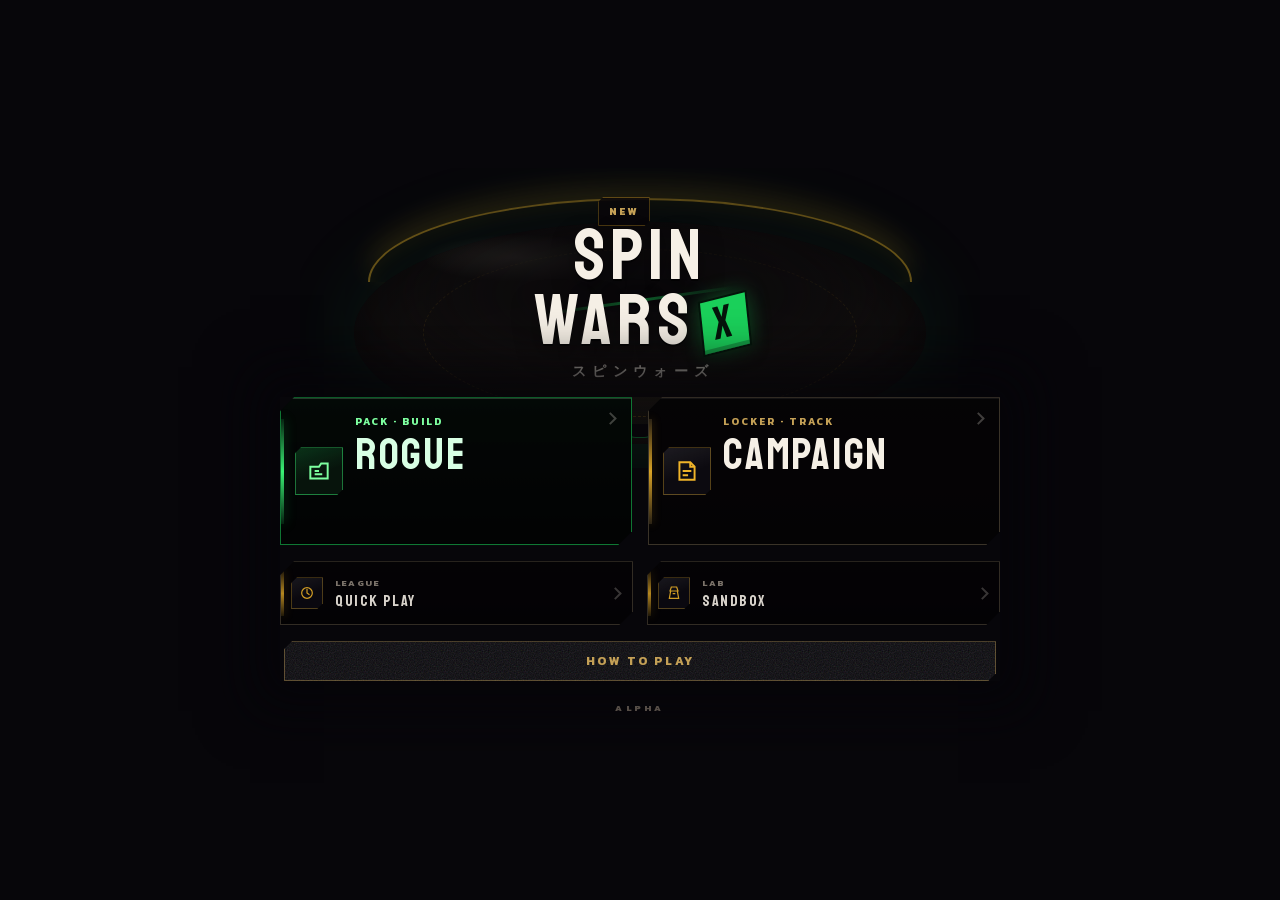
==== commit 78243454: "Center short menu hubs, kill mobile tap flash, fit Campaign text. Pack open and doors no longer flas" ====
--- a/index.html
+++ b/index.html
@@ -12,8 +12,8 @@
     <link rel="manifest" href="manifest.webmanifest">
     <link rel="apple-touch-icon" href="assets/icons/apple-touch-icon.png">
     <link rel="icon" type="image/png" href="assets/icons/icon-192.png">
-    <link rel="stylesheet" href="style.css?v=10.29">
-    <link rel="stylesheet" href="ui-skin.css?v=10.05">
+    <link rel="stylesheet" href="style.css?v=10.33">
+    <link rel="stylesheet" href="ui-skin.css?v=10.09">
 </head>
 <body>
 <div id="app"></div>
@@ -23,13 +23,13 @@
 <script src="vs-commentary.js?v=9.93"></script>
 <script src="abilities.js?v=9.41"></script>
 <script src="scoreboard.js?v=10.05"></script>
-<script src="app.js?v=10.29"></script>
+<script src="app.js?v=10.31"></script>
 <script src="rogue-mode.js?v=10.24"></script>
-<script src="sandbox-mode.js?v=10.10"></script>
+<script src="sandbox-mode.js?v=10.11"></script>
 <script src="rogue-run-config.js?v=10.03"></script>
-<script src="rogue-run.js?v=10.19"></script>
-<script src="rogue-lite-config.js?v=1.5"></script>
-<script src="rogue-lite.js?v=1.19"></script>
+<script src="rogue-run.js?v=10.20"></script>
+<script src="rogue-lite-config.js?v=1.7"></script>
+<script src="rogue-lite.js?v=1.22"></script>
 <script src="rogue-balance-bridge.js?v=1.0"></script>
 <script src="rogue-balance.js?v=1.6"></script>
 <script src="rogue-shop-balance.js?v=1.3"></script>
--- a/style.css
+++ b/style.css
@@ -84,7 +84,20 @@
 }
 
 button,input,select,textarea{font:inherit}
-button{-webkit-tap-highlight-color:transparent}
+/* Kill iOS/Android blue tap flash on every interactive surface (pack open taps the stage/main). */
+html,body,#app,
+button,a,label,summary,
+.home,.menu,.swx-shell,
+.home-door,.rl-pack-shell,.rl-pack-card,.rl-open-stage,
+.rogue-lite-open,.rl-card-rail,.rl-trade-card,
+.rip-btn,.menu-btn,.back-btn{
+  -webkit-tap-highlight-color:transparent;
+}
+button,a,.home-door,.rl-pack-shell,.rl-open-stage,.rogue-lite-open,.rip-btn,.menu-btn{
+  -webkit-user-select:none;
+  user-select:none;
+  touch-action:manipulation;
+}
 button:disabled{opacity:.35!important;cursor:not-allowed!important;transform:none!important}
 
 #app{width:100%;min-height:100vh}
@@ -4107,9 +4120,15 @@
 }
 .rr-loadout-art.sm{width:52px;height:52px}
 .rr-loadout-art img{display:block;max-width:100%;max-height:100%;width:auto;height:auto;object-fit:contain;object-position:center}
-.rr-loadout-copy{min-width:0}
-.rr-loadout-copy b{display:block;font-size:18px}
-.rr-loadout-copy small{color:var(--muted)}
+.rr-loadout-copy{min-width:0;overflow:hidden}
+.rr-loadout-copy b{
+  display:block;font-size:clamp(15px,4.6vw,18px);
+  line-height:1.1;overflow-wrap:anywhere;word-break:break-word;
+}
+.rr-loadout-copy small{
+  color:var(--muted);display:block;
+  overflow-wrap:anywhere;word-break:break-word;line-height:1.25;
+}
 .rr-form-note{display:block;margin-top:2px;color:var(--gold);font-size:11px;letter-spacing:.04em}
 .rr-doors{width:100%}
 .rr-starter-row{display:grid;grid-template-columns:1fr 1fr;gap:10px}
@@ -4684,7 +4703,11 @@
   min-height:100dvh;max-height:100dvh;
   padding:10px 8px 16px !important;gap:8px !important;
   box-sizing:border-box;overflow:hidden;
-  justify-content:flex-start !important;
+  justify-content:center !important;
+  -webkit-tap-highlight-color:transparent;
+  -webkit-user-select:none;
+  user-select:none;
+  touch-action:manipulation;
 }
 .rl-open-title{
   font-family:Staatliches,Impact,sans-serif;letter-spacing:.1em;font-size:20px;margin:0;
@@ -4698,10 +4721,12 @@
   place-items:center;
   position:relative;
   overflow:hidden;
+  -webkit-tap-highlight-color:transparent;
+  outline:none;
 }
 .rogue-lite-open.is-revealing{
   padding-top:8px;gap:6px;
-  justify-content:flex-start !important;
+  justify-content:center !important;
 }
 .rogue-lite-open.is-revealing .rl-open-stage{
   flex:1 1 auto;
@@ -4924,3 +4949,93 @@
 .rl-mod-card b{display:block;font-family:Staatliches,Impact,sans-serif;letter-spacing:.06em}
 .rl-mod-card small{opacity:.85;letter-spacing:.06em;color:#c9d2dc}
 .rl-mod-card p{margin:6px 0 0;font-size:13px;opacity:.85;line-height:1.35}
+
+/* —— Awakening track (inventory + run prompt) + big build scale —— */
+.rl-aw-panel{
+  margin-top:12px;padding:12px;
+  border:1.5px solid rgba(240,180,41,.35);
+  background:linear-gradient(180deg,rgba(40,28,8,.9),rgba(12,10,8,.95));
+  clip-path:polygon(8px 0,100% 0,100% calc(100% - 8px),calc(100% - 8px) 100%,0 100%,0 8px);
+}
+.rl-aw-head{display:flex;justify-content:space-between;gap:10px;align-items:flex-start;margin-bottom:8px}
+.rl-aw-kicker{display:block;font-size:10px;letter-spacing:.18em;color:#f0d57b;font-weight:800}
+.rl-aw-head b{display:block;font-size:14px;letter-spacing:.04em;margin-top:2px}
+.rl-aw-count{font-size:11px;letter-spacing:.06em;color:#c9d2dc;white-space:nowrap}
+.rl-aw-meter{height:6px;background:#0a0806;border:1px solid rgba(255,255,255,.12);margin-bottom:10px;overflow:hidden}
+.rl-aw-meter i{display:block;height:100%;background:linear-gradient(90deg,#c4a056,#f0d57b);width:0}
+.rl-aw-steps{display:grid;grid-template-columns:repeat(3,minmax(0,1fr));gap:8px}
+.rl-aw-step{
+  display:flex;flex-direction:column;align-items:flex-start;gap:4px;
+  min-height:64px;padding:8px;
+  border:1.5px solid rgba(255,255,255,.14);
+  background:#100e0c;color:#c9d2dc;text-align:left;
+  clip-path:polygon(6px 0,100% 0,100% calc(100% - 6px),calc(100% - 6px) 100%,0 100%,0 6px);
+}
+.rl-aw-step b{font-size:12px;letter-spacing:.08em}
+.rl-aw-step small{font-size:10px;line-height:1.25;opacity:.85}
+.rl-aw-step.is-claimed{border-color:#c4a056;color:#f0d57b}
+.rl-aw-step.is-ready{
+  border-color:rgba(26,209,90,.55);color:#9dffb8;cursor:pointer;
+  background:linear-gradient(180deg,rgba(26,209,90,.12),#0c140e);
+}
+.rl-aw-step.is-locked{opacity:.72}
+.rl-aw-preview{margin:10px 0 0;font-size:12px;color:#c9d2dc}
+.rl-aw-preview b{color:#f0d57b}
+.rl-inv-aw-mini{display:flex;gap:4px;margin:4px 0 6px}
+.rl-inv-aw-mini i{
+  width:18px;height:4px;background:#2a2420;border:1px solid rgba(255,255,255,.12);
+}
+.rl-inv-aw-mini i.on{background:#f0d57b;border-color:#c4a056}
+.rl-inv-aw-mini i.ready{background:#3dff7a;border-color:#1ad15a}
+
+.rl-build-card{
+  display:flex;flex-direction:column;align-items:stretch;gap:6px;
+}
+.rl-build-card .rl-build-stats{order:0;width:100%}
+.rl-build-card .rl-scale-btn,
+.rl-build-card .rl-scale-btn-lg{
+  order:1;
+  align-self:stretch !important;
+  width:100%;
+  min-height:48px;
+  margin:8px 0 0;
+  padding:12px 14px;
+  font-size:14px;
+  letter-spacing:.12em;
+  border-width:1.5px;
+  clip-path:polygon(8px 0,100% 0,100% calc(100% - 8px),calc(100% - 8px) 100%,0 100%,0 8px);
+  box-shadow:0 6px 0 #050308;
+}
+.rl-build-card .rl-scale-btn-lg.is-static{min-height:42px;font-size:12px}
+@media (max-width:720px){
+  .rl-build-card .rl-scale-btn,
+  .rl-build-card .rl-scale-btn-lg{
+    min-height:52px;font-size:13px;padding:14px 12px;
+  }
+  .rl-aw-steps{grid-template-columns:1fr;gap:6px}
+}
+
+.rl-awaken-card{
+  display:grid;grid-template-columns:96px 1fr;gap:12px;
+  width:min(480px,94vw);margin:8px auto 0;padding:12px;
+  border:1.5px solid rgba(240,180,41,.35);
+  background:linear-gradient(180deg,#1a140c,#0c0a08);
+  clip-path:polygon(10px 0,100% 0,100% calc(100% - 10px),calc(100% - 10px) 100%,0 100%,0 10px);
+}
+.rl-awaken-art{
+  width:96px;height:96px;display:grid;place-items:center;
+  background:#0a0806;border:1px solid rgba(255,255,255,.1);
+}
+.rl-awaken-art img{width:86%;height:86%;object-fit:contain}
+.rl-awaken-copy{display:flex;flex-direction:column;align-items:flex-start;gap:6px;text-align:left}
+.rl-awaken-copy b{font-family:Staatliches,Impact,sans-serif;font-size:22px;letter-spacing:.04em}
+.rl-awaken-copy p{margin:0;font-size:13px;line-height:1.35;color:#c9d2dc}
+.rl-awaken-buff{
+  display:flex;flex-direction:column;gap:2px;width:100%;
+  padding:8px;border:1px solid rgba(240,180,41,.28);background:rgba(0,0,0,.35);
+}
+.rl-awaken-buff span{font-size:10px;letter-spacing:.16em;color:#f0d57b;font-weight:800}
+.rl-awaken-buff b{font-size:14px;color:#fff;letter-spacing:.02em}
+.rl-awaken-actions{display:flex;flex-direction:column;gap:10px;width:min(420px,92vw);margin:16px auto 0}
+.rl-awaken-actions .rip-btn,
+.rl-awaken-actions .menu-btn{min-height:52px;width:100%}
--- a/ui-skin.css
+++ b/ui-skin.css
@@ -377,7 +377,14 @@
   animation:swxHeroIdle 4.2s ease-in-out infinite;
 }
 .swx-hero .home-door-kicker{color:#7dff9f;letter-spacing:.2em}
-.swx-hero b{font-size:clamp(28px,7vw,40px);letter-spacing:.08em}
+.swx-hero b{
+  font-size:clamp(22px,6.2vw,40px);
+  letter-spacing:.05em;
+  line-height:1.05;
+  max-width:100%;
+  overflow-wrap:anywhere;
+  word-break:break-word;
+}
 .swx-hero-campaign{
   border-color:#3a3328!important;
   animation:none;
@@ -513,7 +520,7 @@
   min-height:0;
   overflow:hidden;
   overscroll-behavior:none;
-  justify-content:flex-start;
+  justify-content:center;
   gap:12px;
   padding:
     max(12px, env(safe-area-inset-top, 0px))
@@ -524,7 +531,7 @@
 }
 
 .home.lobby{
-  padding-top:max(40px, env(safe-area-inset-top, 0px));
+  padding-top:max(16px, env(safe-area-inset-top, 0px));
 }
 
 .home.lobby .swx-lobby-top,
@@ -535,8 +542,9 @@
 
 .home.lobby .swx-nav,
 .home.rogue-lite-hub .rl-doors{
-  flex:1 1 auto;
+  flex:0 1 auto;
   min-height:0;
+  max-height:100%;
   overflow-x:hidden;
   overflow-y:auto;
   -webkit-overflow-scrolling:touch;
@@ -546,8 +554,8 @@
 
 .home.lobby .home-ver{
   flex:0 0 auto;
-  margin-top:auto;
-  padding-top:8px;
+  margin-top:8px;
+  padding-top:0;
 }
 
 .home.rogue-lite-hub .rl-hud{
@@ -581,7 +589,7 @@
   display:grid;
   grid-template-columns:1fr 1fr;
   gap:12px;
-  align-content:start;
+  align-content:center;
 }
 .home.rogue-lite-hub .rl-doors > .home-door.rip,
 .home.rogue-lite-hub .rl-doors > #rlHelp{
@@ -670,6 +678,19 @@
   align-items:flex-start;
   gap:3px;
   min-width:0;
+  overflow:hidden;
+}
+.home-door.swx-door .home-door-body b{
+  max-width:100%;
+  overflow-wrap:anywhere;
+  word-break:break-word;
+  line-height:1.05;
+}
+.home-door small.swx-state{
+  max-width:100%;
+  overflow-wrap:anywhere;
+  word-break:break-word;
+  line-height:1.25;
 }
 .home-door-chev{
   position:relative;
@@ -735,3 +756,631 @@
 @media(prefers-reduced-motion:reduce){
   .home-door.rip .home-door-rail{animation:none!important}
 }
+
+/* =========================================================
+   PART 2 — locked flow shells + sharper plates + shop carousel
+   Market / collection / draft flows / Campaign hub / Sandbox /
+   Quick Play league board.
+   ========================================================= */
+
+.home.rogue-lite-market,
+.home.rogue-lite-collection,
+.home.rogue-lite-help,
+.home.rl-flow-screen,
+.home.rr-shell.rr-hub,
+.home.sandbox-landing,
+.home.league-board{
+  height:100dvh;
+  height:100svh;
+  max-height:100dvh;
+  max-height:100svh;
+  min-height:0;
+  overflow:hidden;
+  overscroll-behavior:none;
+  justify-content:flex-start !important;
+  align-items:stretch !important;
+  gap:10px;
+  box-sizing:border-box;
+  padding:
+    max(10px, env(safe-area-inset-top, 0px))
+    max(12px, env(safe-area-inset-right, 0px))
+    max(12px, env(safe-area-inset-bottom, 0px))
+    max(12px, env(safe-area-inset-left, 0px)) !important;
+}
+
+/* Short hubs: center the stack so doors are not pinned to the top. */
+.home.rr-shell.rr-hub,
+.home.sandbox-landing,
+.home.league-board{
+  justify-content:center !important;
+}
+
+.swx-shell-scroll,
+.rl-market-scroll,
+.home.rogue-lite-market .swx-shell-scroll,
+.home.rogue-lite-collection .rl-inv-scroll,
+.home.rr-hub .rr-doors,
+.home.sandbox-landing .swx-nav,
+.home.league-board .home-leagues,
+.home.rogue-lite-help{
+  flex:1 1 auto;
+  min-height:0;
+  overflow-x:hidden;
+  overflow-y:auto;
+  -webkit-overflow-scrolling:touch;
+  overscroll-behavior:contain;
+  scrollbar-width:thin;
+}
+
+/* Center short door stacks; keep scroll when content overflows. */
+.home.rr-hub .rr-doors,
+.home.sandbox-landing .swx-nav,
+.home.league-board .home-leagues{
+  flex:0 1 auto;
+  min-height:0;
+  max-height:100%;
+  justify-content:center;
+}
+.home.rr-hub > .home-mark,
+.home.rr-hub > .rr-hud,
+.home.rr-hub > .rr-loadout,
+.home.sandbox-landing > .home-mark,
+.home.league-board > .home-mark{
+  flex:0 0 auto;
+}
+
+.home.rogue-lite-help{
+  display:flex;
+  flex-direction:column;
+  gap:10px;
+  width:min(640px,100%);
+  margin:0 auto;
+}
+.home.rogue-lite-help .menu-card{
+  border-radius:0;
+  border-width:1.5px;
+  clip-path:polygon(
+    var(--swx-cut-sm) 0,
+    100% 0,
+    100% calc(100% - var(--swx-cut-sm)),
+    calc(100% - var(--swx-cut-sm)) 100%,
+    0 100%,
+    0 var(--swx-cut-sm)
+  );
+}
+
+/* Campaign hub */
+.home.rr-hub .rr-doors{
+  width:min(640px,100%);
+  margin:0 auto;
+  display:flex;
+  flex-direction:column;
+  gap:12px;
+}
+.home.rr-hub .rr-door-row,
+.home.rr-hub .home-door-row{
+  display:grid;
+  grid-template-columns:1fr 1fr;
+  gap:12px;
+}
+.home.rr-hub .rr-loadout,
+.home.rr-hub .rl-hud,
+.home.rr-hub .rr-hud{
+  width:min(640px,100%);
+  margin:0 auto;
+  border-radius:0;
+}
+
+/* Sandbox / league width */
+.home.sandbox-landing .swx-nav,
+.home.league-board .home-leagues{
+  width:min(640px,100%);
+  margin:0 auto;
+  display:flex;
+  flex-direction:column;
+  gap:12px;
+}
+@media (min-width:900px){
+  .home.rogue-lite-market .rl-market-scroll,
+.home.rogue-lite-market .swx-shell-scroll,
+  .home.rogue-lite-collection .rl-inv-scroll,
+  .home.rr-hub .rr-doors,
+  .home.sandbox-landing .swx-nav,
+  .home.league-board .home-leagues{
+    width:min(860px,92vw);
+  }
+}
+
+/* Sharper plates — cards / leagues / picks */
+.swx-plate,
+.rl-pack-card,
+.rl-inv-card,
+.rl-bey-card,
+.rl-build-card,
+.rl-pick-row,
+.home-league{
+  border-radius:0 !important;
+  border-width:1.5px;
+  clip-path:polygon(
+    var(--swx-cut-sm) 0,
+    100% 0,
+    100% calc(100% - var(--swx-cut-sm)),
+    calc(100% - var(--swx-cut-sm)) 100%,
+    0 100%,
+    0 var(--swx-cut-sm)
+  );
+  box-shadow:
+    0 8px 0 #050308,
+    inset 0 1px 0 rgba(255,255,255,.08) !important;
+}
+
+.home-league.swx-plate{
+  display:grid;
+  grid-template-columns:auto minmax(0,1fr) auto;
+  align-items:center;
+  column-gap:12px;
+  min-height:72px;
+}
+.home-league.featured.swx-plate{
+  min-height:96px;
+  border-color:var(--swx-edge-hot);
+}
+.home-league-rail{
+  position:absolute;left:0;top:14%;bottom:14%;width:3px;
+  background:linear-gradient(180deg,rgba(26,209,90,.2),rgba(61,255,122,.95),rgba(26,209,90,.2));
+}
+.home-league .home-door-glyph{
+  width:40px;height:40px;display:grid;place-items:center;
+  border:1.5px solid rgba(26,209,90,.4);
+  color:#7dff9f;
+  clip-path:polygon(6px 0,100% 0,100% calc(100% - 6px),calc(100% - 6px) 100%,0 100%,0 6px);
+  background:linear-gradient(160deg,rgba(26,209,90,.14),transparent 55%),#07140c;
+}
+.home-league .home-door-glyph svg{width:22px;height:22px;display:block}
+.home-league-copy{display:flex;flex-direction:column;align-items:flex-start;gap:2px;min-width:0}
+.home-league-copy .home-door-kicker{
+  font-size:9px;letter-spacing:.18em;color:#7dff9f;font-weight:800;
+}
+.home-league:not(.featured) .home-door-kicker{color:#c4a056}
+.home-league-grid{
+  display:grid;grid-template-columns:1fr 1fr;gap:10px;
+}
+.home-league-grid .home-league.swx-plate{
+  grid-template-columns:minmax(0,1fr);
+  min-height:64px;
+}
+
+.rl-inv-filter select{
+  border-radius:0;
+  clip-path:polygon(5px 0,100% 0,100% calc(100% - 5px),calc(100% - 5px) 100%,0 100%,0 5px);
+}
+
+/* —— Shop pack cards with rotating tier art —— */
+.rl-pack-grid{
+  display:grid;
+  grid-template-columns:repeat(auto-fill,minmax(200px,1fr));
+  gap:14px;
+  width:min(960px,100%);
+  margin:0 auto 18px;
+}
+.rl-market-sec{width:min(960px,100%);margin:0 auto 8px}
+.rl-market-h{
+  font-family:Staatliches,Impact,sans-serif;
+  letter-spacing:.1em;font-size:16px;margin:8px 0 10px;
+  color:#c9d2dc;
+}
+.rl-pack-card{
+  position:relative;
+  display:flex;
+  flex-direction:column;
+  overflow:hidden;
+  padding:0 !important;
+  background:
+    linear-gradient(180deg,rgba(255,255,255,.04),transparent 30%),
+    linear-gradient(180deg,#1a1622,#0c0a10) !important;
+  border:1.5px solid var(--swx-edge);
+  color:inherit;
+}
+.rl-pack-card.tier-bronze{border-color:#c07a4a}
+.rl-pack-card.tier-silver{border-color:#c5ced8}
+.rl-pack-card.tier-gold{border-color:#e8c04a}
+.rl-pack-stage{
+  position:relative;
+  height:148px;
+  background:
+    radial-gradient(circle at 50% 40%,rgba(255,255,255,.07),transparent 62%),
+    linear-gradient(180deg,#15121c,#09080c);
+  overflow:hidden;
+  border-bottom:1px solid rgba(255,255,255,.08);
+}
+.rl-pack-carousel{position:absolute;inset:0}
+.rl-pack-slide{
+  position:absolute;inset:0;
+  display:grid;place-items:center;
+  opacity:0;
+  transform:rotate(-14deg) scale(.86) translateY(10px);
+  transition:opacity .45s ease, transform .55s cubic-bezier(.2,.8,.2,1);
+  pointer-events:none;
+}
+.rl-pack-slide.is-on{
+  opacity:1;
+  transform:rotate(0deg) scale(1) translateY(0);
+  z-index:2;
+}
+.rl-pack-slide.is-out{
+  opacity:0;
+  transform:rotate(12deg) scale(.9) translateY(-12px);
+  z-index:1;
+}
+.rl-pack-slide img{
+  width:78%;height:78%;
+  object-fit:contain;
+  filter:drop-shadow(0 8px 14px rgba(0,0,0,.55));
+}
+.rl-pack-slide-empty i,
+.rl-pack-slide-mod i{
+  display:grid;place-items:center;
+  width:64px;height:64px;
+  border:1.5px solid rgba(240,180,41,.35);
+  color:#f0b429;
+  font-style:normal;font-size:28px;
+  clip-path:polygon(8px 0,100% 0,100% calc(100% - 8px),calc(100% - 8px) 100%,0 100%,0 8px);
+  background:#100e14;
+}
+.rl-pack-foil{
+  position:absolute;inset:0;pointer-events:none;z-index:3;
+  background:linear-gradient(115deg,transparent 42%,rgba(255,255,255,.14) 50%,transparent 58%);
+  background-size:220% 220%;
+  animation:swxPackFoil 5.5s linear infinite;
+  opacity:.45;
+}
+.rl-pack-card.tier-bronze .rl-pack-foil{background-image:linear-gradient(115deg,transparent 42%,rgba(232,168,110,.32) 50%,transparent 58%)}
+.rl-pack-card.tier-silver .rl-pack-foil{background-image:linear-gradient(115deg,transparent 42%,rgba(210,224,236,.38) 50%,transparent 58%)}
+.rl-pack-card.tier-gold .rl-pack-foil{background-image:linear-gradient(115deg,transparent 42%,rgba(255,220,120,.42) 50%,transparent 58%)}
+@keyframes swxPackFoil{to{background-position:220% 220%}}
+.rl-pack-pool{
+  position:absolute;left:8px;bottom:8px;z-index:4;
+  padding:2px 7px;
+  border:1px solid rgba(255,255,255,.18);
+  background:rgba(0,0,0,.55);
+  font-size:9px;letter-spacing:.12em;font-weight:800;color:#c9d2dc;
+  clip-path:polygon(4px 0,100% 0,100% calc(100% - 4px),calc(100% - 4px) 100%,0 100%,0 4px);
+}
+.rl-pack-body{
+  display:flex;flex-direction:column;align-items:flex-start;gap:4px;
+  padding:12px 12px 14px;
+}
+.rl-pack-body .eyebrow{
+  font-size:10px;letter-spacing:.18em;font-weight:800;color:#c4a056;
+}
+.rl-pack-card.tier-bronze .rl-pack-body .eyebrow{color:#ddb092}
+.rl-pack-card.tier-silver .rl-pack-body .eyebrow{color:#d0d8e0}
+.rl-pack-card.tier-gold .rl-pack-body .eyebrow{color:#f0d57b}
+.rl-pack-body b{
+  font-family:Staatliches,Impact,sans-serif;
+  font-size:20px;letter-spacing:.06em;line-height:1.05;
+}
+.rl-pack-body p{
+  font-size:12px;line-height:1.35;color:#b7aea2;margin:0 0 6px;
+}
+.rl-pack-body .rip-btn,
+.rl-pack-body .rl-buy{
+  align-self:stretch;
+  margin-top:2px;
+  border-radius:0;
+  clip-path:polygon(6px 0,100% 0,100% calc(100% - 6px),calc(100% - 6px) 100%,0 100%,0 6px);
+}
+
+@media (max-width:520px){
+  .rl-pack-grid{grid-template-columns:1fr 1fr;gap:10px}
+  .rl-pack-stage{height:120px}
+  .rl-pack-body b{font-size:16px}
+  .home.rr-hub .rr-door-row{grid-template-columns:1fr}
+  .home-league-grid{grid-template-columns:1fr}
+}
+@media (prefers-reduced-motion:reduce){
+  .rl-pack-foil{animation:none!important}
+  .rl-pack-slide{transition:none!important}
+}
+
+/* Part 2 harden — kill leftover soft radii on market chrome */
+.home.rogue-lite-market .rl-hud-money,
+.home.rogue-lite-market .rl-hud-col,
+.home.rogue-lite-collection .rl-hud-money,
+.home.rogue-lite-collection .rl-hud-col,
+.rl-pack-card,
+.rl-pack-card .rip-btn,
+.rl-pack-card .rl-buy,
+.rl-pack-card button,
+.home-league,
+.home-league .home-league-go,
+.rr-loadout,
+.rl-inv-card,
+.rl-pick-row{
+  border-radius:0 !important;
+}
+.rl-pack-card .rip-btn,
+.rl-pack-card .rl-buy,
+.rl-pack-card button{
+  clip-path:polygon(6px 0,100% 0,100% calc(100% - 6px),calc(100% - 6px) 100%,0 100%,0 6px);
+}
+
+
+/* =========================================================
+   PART 3 — Packs Shop tabs + sharper VS / selection / dock
+   ========================================================= */
+
+.rl-shop-tabs{
+  display:grid;
+  grid-template-columns:repeat(3,minmax(0,1fr));
+  gap:8px;
+  width:min(640px,100%);
+  margin:0 auto;
+  flex:0 0 auto;
+}
+.rl-shop-tab{
+  appearance:none;
+  border:1.5px solid rgba(240,180,41,.28);
+  background:linear-gradient(180deg,#16121a,#0c0a10);
+  color:#c9d2dc;
+  font-family:Staatliches,Impact,sans-serif;
+  letter-spacing:.14em;
+  font-size:15px;
+  padding:10px 8px;
+  cursor:pointer;
+  border-radius:0;
+  clip-path:polygon(8px 0,100% 0,100% calc(100% - 8px),calc(100% - 8px) 100%,0 100%,0 8px);
+  box-shadow:0 6px 0 #050308;
+  transition:border-color .14s ease, color .14s ease, transform .14s ease, filter .14s ease;
+}
+.rl-shop-tab.is-on,
+.rl-shop-tab[aria-selected="true"]{
+  border-color:var(--swx-edge-hot);
+  color:#7dff9f;
+  background:
+    linear-gradient(180deg,rgba(26,209,90,.16),transparent 55%),
+    linear-gradient(180deg,#142016,#0a100c);
+}
+.rl-shop-tab:active{transform:translateY(2px);box-shadow:0 4px 0 #050308}
+.rl-shop-panel[hidden]{display:none !important}
+.rl-shop-panel{animation:swxShopPanel .18s ease-out}
+@keyframes swxShopPanel{
+  from{opacity:0;transform:translateY(6px)}
+  to{opacity:1;transform:none}
+}
+@media (prefers-reduced-motion:reduce){
+  .rl-shop-panel{animation:none!important}
+}
+
+/* Selection + VS locked shells */
+.menu.selection-screen.swx-shell,
+.vs-screen.swx-shell{
+  height:100dvh;
+  height:100svh;
+  max-height:100dvh;
+  max-height:100svh;
+  min-height:0;
+  overflow:hidden;
+  overscroll-behavior:none;
+  box-sizing:border-box;
+  padding:
+    max(10px, env(safe-area-inset-top, 0px))
+    max(12px, env(safe-area-inset-right, 0px))
+    max(72px, calc(18px + env(safe-area-inset-bottom, 0px)))
+    max(12px, env(safe-area-inset-left, 0px)) !important;
+  display:flex;
+  flex-direction:column;
+  gap:12px;
+  width:min(980px,100%);
+  margin:0 auto;
+}
+.menu.selection-screen.swx-shell .selection-header,
+.vs-screen.swx-shell .vs-call{
+  flex:0 0 auto;
+}
+.menu.selection-screen.swx-shell .selection-card,
+.vs-screen.swx-shell .vs-board{
+  flex:1 1 auto;
+  min-height:0;
+  overflow-x:hidden;
+  overflow-y:auto;
+  -webkit-overflow-scrolling:touch;
+  overscroll-behavior:contain;
+}
+.menu.selection-screen.swx-shell .selection-header{
+  border-bottom:1.5px solid rgba(240,180,41,.22);
+  padding-bottom:10px;
+}
+.menu.selection-screen.swx-shell .selection-icon{
+  border-radius:0 !important;
+  clip-path:polygon(8px 0,100% 0,100% calc(100% - 8px),calc(100% - 8px) 100%,0 100%,0 8px);
+  border:1.5px solid rgba(26,209,90,.4);
+  background:#07140c;
+  color:#7dff9f;
+  box-shadow:0 6px 0 #050308;
+}
+.menu.selection-screen.swx-shell .menu-card,
+.menu.selection-screen.swx-shell .selection-card,
+.menu.selection-screen.swx-shell .blade-card,
+.menu.selection-screen.swx-shell .part-select-card{
+  border-radius:0 !important;
+  border-width:1.5px;
+  clip-path:polygon(
+    var(--swx-cut-sm) 0,
+    100% 0,
+    100% calc(100% - var(--swx-cut-sm)),
+    calc(100% - var(--swx-cut-sm)) 100%,
+    0 100%,
+    0 var(--swx-cut-sm)
+  );
+  box-shadow:
+    0 8px 0 #050308,
+    inset 0 1px 0 rgba(255,255,255,.08) !important;
+}
+
+/* VS plates — harder cut, harder step shadow */
+.vs-screen.swx-shell .vs-plate,
+.vs-plate{
+  border-radius:0 !important;
+  border-width:1.5px !important;
+  clip-path:polygon(
+    var(--swx-cut) 0,
+    100% 0,
+    100% calc(100% - var(--swx-cut)),
+    calc(100% - var(--swx-cut)) 100%,
+    0 100%,
+    0 var(--swx-cut)
+  );
+}
+.vs-screen.swx-shell .vs-plate.you{
+  box-shadow:0 10px 0 #0c6b32, 0 14px 0 rgba(0,0,0,.35) !important;
+}
+.vs-screen.swx-shell .vs-plate.them{
+  box-shadow:0 10px 0 #7a1020, 0 14px 0 rgba(0,0,0,.35) !important;
+}
+.vs-screen.swx-shell .vs-call,
+.vs-screen.swx-shell .rip-btn,
+.vs-screen.swx-shell .menu-btn{
+  border-radius:0 !important;
+  clip-path:polygon(8px 0,100% 0,100% calc(100% - 8px),calc(100% - 8px) 100%,0 100%,0 8px);
+}
+.vs-screen.swx-shell .vs-stamp{
+  border-radius:0 !important;
+  clip-path:polygon(6px 0,100% 0,100% calc(100% - 6px),calc(100% - 6px) 100%,0 100%,0 6px);
+  letter-spacing:.12em;
+}
+
+/* Battle dock — sharper thumb chrome */
+.battle-shell .combat-dock,
+.battle-shell .launch-dock,
+.battle-shell #launchDock{
+  border-radius:0;
+}
+.battle-shell .combat-btn,
+.battle-shell .dash-btn,
+.battle-shell .ability-btn,
+.battle-shell .menu-btn,
+.battle-shell .rip-btn,
+.battle-shell .launch-tilt-btn,
+.battle-shell button{
+  border-radius:0 !important;
+  clip-path:polygon(8px 0,100% 0,100% calc(100% - 8px),calc(100% - 8px) 100%,0 100%,0 8px);
+  box-shadow:0 6px 0 #050308 !important;
+}
+.battle-shell .battle-callout,
+.battle-shell .live-booth,
+.battle-shell .health-card,
+.battle-shell .hud-chip,
+.battle-shell .rpm-card{
+  border-radius:0 !important;
+  clip-path:polygon(
+    var(--swx-cut-xs) 0,
+    100% 0,
+    100% calc(100% - var(--swx-cut-xs)),
+    calc(100% - var(--swx-cut-xs)) 100%,
+    0 100%,
+    0 var(--swx-cut-xs)
+  );
+}
+
+/* =========================================================
+   POLISH — tap flash, Campaign text fit, centered short hubs
+   ========================================================= */
+
+.rogue-lite-open,
+.rl-open-stage,
+.rl-pack-shell,
+.rl-card-rail,
+.rl-trade-card{
+  -webkit-tap-highlight-color:transparent !important;
+}
+
+/* Campaign / compact kickers — wide tracking overflows narrow phones. */
+.home.rr-hub .swx-kicker,
+.home.rr-hub .home-kicker,
+.home.rr-shell .swx-kicker{
+  letter-spacing:.18em;
+  font-size:clamp(9px,2.8vw,11px);
+  max-width:100%;
+  overflow-wrap:anywhere;
+  text-align:center;
+  padding:0 8px;
+  box-sizing:border-box;
+}
+.home.rr-hub .home-tag,
+.home.rr-shell .home-tag{
+  font-size:clamp(11px,3.2vw,14px);
+  letter-spacing:.04em;
+  padding:0 10px;
+  text-align:center;
+  overflow-wrap:anywhere;
+}
+
+.home-door.swx-hero-campaign b,
+.home-door[data-home="campaign"] b{
+  font-size:clamp(20px,5.8vw,36px);
+  letter-spacing:.04em;
+}
+
+.rr-scale-btn,
+.rr-loadout .rr-scale-btn{
+  max-width:100%;
+  white-space:normal;
+  line-height:1.2;
+  font-size:clamp(10px,2.8vw,12px);
+}
+
+@media (max-width:400px){
+  .swx-hero{
+    min-height:112px !important;
+    padding:14px 12px 12px 10px !important;
+  }
+  .swx-hero b{
+    font-size:clamp(18px,6.4vw,26px);
+    letter-spacing:.03em;
+  }
+  .swx-hero .home-door-kicker,
+  .home-door.swx-hero-campaign .home-door-kicker{
+    font-size:8px;
+    letter-spacing:.12em;
+  }
+  .home-door.swx-side b,
+  .swx-sec .home-door b{
+    font-size:14px;
+    letter-spacing:.06em;
+  }
+  .home.rr-hub .rr-loadout{
+    grid-template-columns:1fr;
+    gap:8px;
+  }
+  .home.rr-hub .rr-loadout-arts{
+    justify-content:center;
+  }
+  .home.rr-hub .rr-loadout-copy{
+    text-align:center;
+  }
+  .home.rr-hub .rr-loadout-copy b,
+  .home.rr-hub .rr-loadout-copy small,
+  .home.rr-hub .rr-loadout-copy .eyebrow{
+    text-align:center;
+  }
+  .home.lobby .swx-primary{gap:10px}
+}
+
+@media (max-height:700px){
+  .home.lobby,
+  .home.rogue-lite-hub,
+  .home.rr-shell.rr-hub,
+  .home.sandbox-landing,
+  .home.league-board{
+    gap:8px;
+  }
+  .home.lobby .swx-lobby-top{margin-bottom:0}
+  .swx-hero{min-height:100px !important}
+  .home.lobby .home-bowl,
+  .home.rogue-lite-hub .home-bowl,
+  .home.rr-hub .home-bowl{
+    max-height:28vh;
+    opacity:.72;
+  }
+}
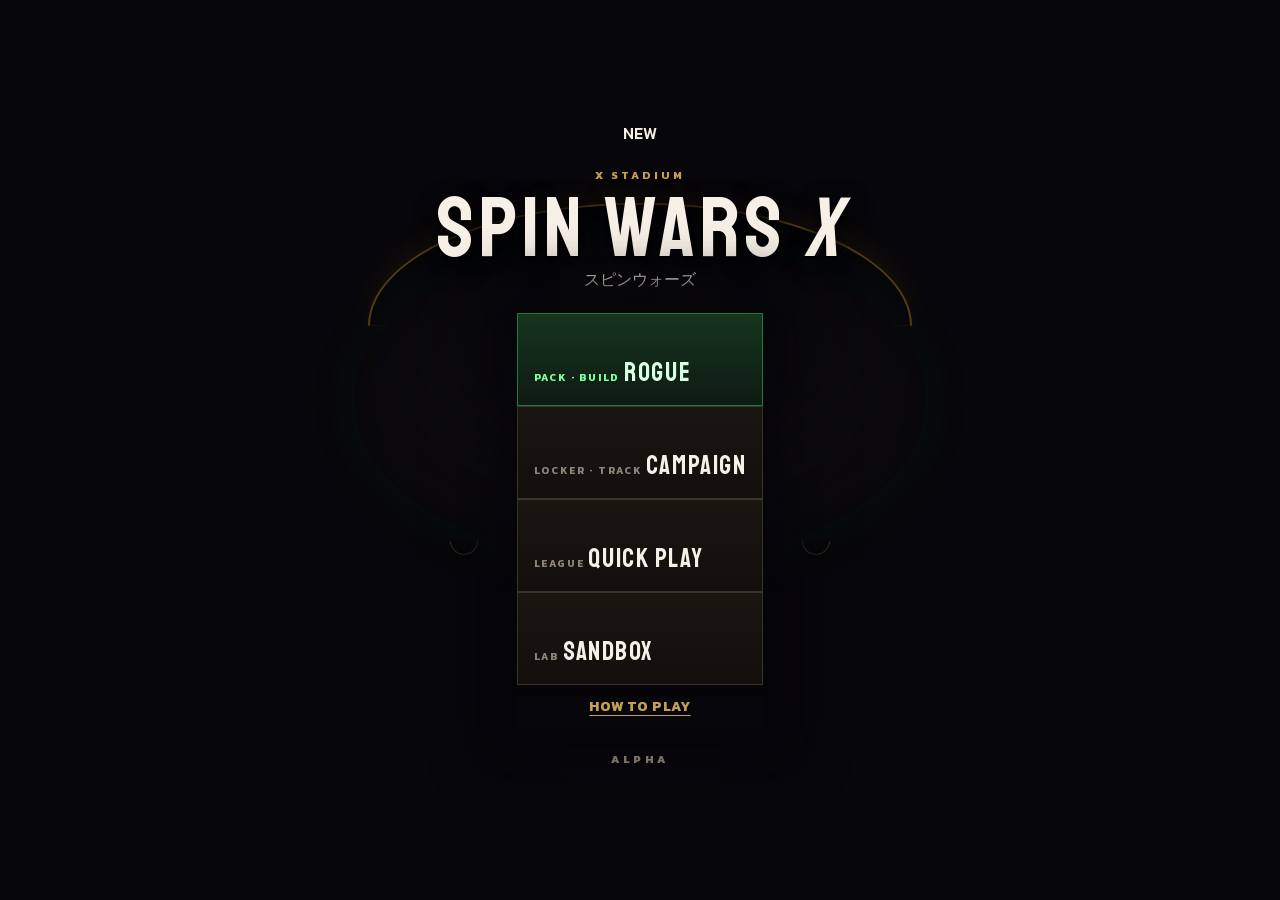
==== commit 0c36b023: "Center Packs Shop column on PC; let more tier color through VS plates. Co-authored-by: slatslime333 " ====
--- a/index.html
+++ b/index.html
@@ -12,8 +12,8 @@
     <link rel="manifest" href="manifest.webmanifest">
     <link rel="apple-touch-icon" href="assets/icons/apple-touch-icon.png">
     <link rel="icon" type="image/png" href="assets/icons/icon-192.png">
-    <link rel="stylesheet" href="style.css?v=10.33">
-    <link rel="stylesheet" href="ui-skin.css?v=10.09">
+    <link rel="stylesheet" href="style.css?v=10.36">
+    <link rel="stylesheet" href="ui-skin.css?v=10.13">
 </head>
 <body>
 <div id="app"></div>
@@ -24,12 +24,12 @@
 <script src="abilities.js?v=9.41"></script>
 <script src="scoreboard.js?v=10.05"></script>
 <script src="app.js?v=10.31"></script>
-<script src="rogue-mode.js?v=10.24"></script>
+<script src="rogue-mode.js?v=10.25"></script>
 <script src="sandbox-mode.js?v=10.11"></script>
 <script src="rogue-run-config.js?v=10.03"></script>
 <script src="rogue-run.js?v=10.20"></script>
-<script src="rogue-lite-config.js?v=1.7"></script>
-<script src="rogue-lite.js?v=1.22"></script>
+<script src="rogue-lite-config.js?v=1.8"></script>
+<script src="rogue-lite.js?v=1.23"></script>
 <script src="rogue-balance-bridge.js?v=1.0"></script>
 <script src="rogue-balance.js?v=1.6"></script>
 <script src="rogue-shop-balance.js?v=1.3"></script>
--- a/style.css
+++ b/style.css
@@ -1459,11 +1459,41 @@
   width:8px;
   background:repeating-linear-gradient(180deg,#000 0 6px,var(--gold) 6px 10px);
 }
-.vs-plate.tier-gold{border-color:#e8c04a;background:linear-gradient(180deg,#3a2c0c,#140f06)}
-.vs-plate.tier-silver{border-color:#c5ced8;background:linear-gradient(180deg,#2a3038,#12151a)}
-.vs-plate.tier-bronze{border-color:#c07a4a;background:linear-gradient(180deg,#3a2010,#140c08)}
+.vs-plate.tier-gold{
+  border-color:#f3d36a !important;
+  background:
+    linear-gradient(180deg,rgba(255,236,160,.14),transparent 34%),
+    linear-gradient(165deg,#d4aa2e 0%,#7a5710 42%,#241806 100%) !important;
+}
+.vs-plate.tier-silver{
+  border-color:#e8eef4 !important;
+  background:
+    linear-gradient(180deg,rgba(240,248,255,.12),transparent 34%),
+    linear-gradient(165deg,#c5ced8 0%,#5c6776 42%,#1b2028 100%) !important;
+}
+.vs-plate.tier-bronze{
+  border-color:#e39a68 !important;
+  background:
+    linear-gradient(180deg,rgba(255,190,120,.12),transparent 34%),
+    linear-gradient(165deg,#c06a3a 0%,#6a3418 42%,#24140c 100%) !important;
+}
 .vs-plate.you{box-shadow:0 10px 0 #0c6b32}
 .vs-plate.them{box-shadow:0 10px 0 #7a1020}
+.vs-plate.tier-gold .vs-copy,
+.vs-plate.tier-silver .vs-copy,
+.vs-plate.tier-bronze .vs-copy{
+  background:rgba(8,6,4,.42);
+  border:1px solid rgba(255,255,255,.08);
+  padding:8px;
+}
+.vs-plate.tier-gold .vs-art,
+.vs-plate.tier-silver .vs-art,
+.vs-plate.tier-bronze .vs-art{
+  background:
+    radial-gradient(circle at 50% 40%,rgba(255,255,255,.14),transparent 58%),
+    rgba(0,0,0,.28);
+  border:1px solid rgba(255,255,255,.12);
+}
 .vs-boss-mark{
   position:absolute;
   top:8px;
@@ -4369,9 +4399,24 @@
   color:inherit;
   cursor:pointer;
 }
-.rl-bey-card.tier-bronze,.rl-pack-card.tier-bronze,.rl-build-card.tier-bronze{border-color:#c07a4a}
-.rl-bey-card.tier-silver,.rl-pack-card.tier-silver,.rl-build-card.tier-silver{border-color:#c5ced8}
-.rl-bey-card.tier-gold,.rl-pack-card.tier-gold,.rl-build-card.tier-gold{border-color:#e8c04a}
+.rl-bey-card.tier-bronze,.rl-pack-card.tier-bronze,.rl-build-card.tier-bronze{
+  border-color:#e39a68 !important;
+  background:
+    linear-gradient(180deg,rgba(255,190,120,.14),transparent 32%),
+    linear-gradient(165deg,#c06a3a 0%,#6a3418 48%,#24140c 100%) !important;
+}
+.rl-bey-card.tier-silver,.rl-pack-card.tier-silver,.rl-build-card.tier-silver{
+  border-color:#e8eef4 !important;
+  background:
+    linear-gradient(180deg,rgba(240,248,255,.14),transparent 32%),
+    linear-gradient(165deg,#c5ced8 0%,#5c6776 48%,#1b2028 100%) !important;
+}
+.rl-bey-card.tier-gold,.rl-pack-card.tier-gold,.rl-build-card.tier-gold{
+  border-color:#f3d36a !important;
+  background:
+    linear-gradient(180deg,rgba(255,236,160,.16),transparent 32%),
+    linear-gradient(165deg,#d4aa2e 0%,#7a5710 48%,#241806 100%) !important;
+}
 .rl-bey-art,.rl-part-art{
   position:relative;
   width:100%;aspect-ratio:1;
@@ -4592,16 +4637,22 @@
   background:linear-gradient(180deg,#1a1622,#0c0a10);
 }
 .rl-inv-card.tier-bronze{
-  border-color:#c07a4a;
-  background:linear-gradient(180deg,#3a2418,#140c08);
+  border-color:#e39a68;
+  background:
+    linear-gradient(180deg,rgba(255,190,120,.12),transparent 36%),
+    linear-gradient(165deg,#c06a3a 0%,#6a3418 48%,#24140c 100%);
 }
 .rl-inv-card.tier-silver{
-  border-color:#c5ced8;
-  background:linear-gradient(180deg,#2a323c,#0c1014);
+  border-color:#e8eef4;
+  background:
+    linear-gradient(180deg,rgba(240,248,255,.12),transparent 36%),
+    linear-gradient(165deg,#c5ced8 0%,#5c6776 48%,#1b2028 100%);
 }
 .rl-inv-card.tier-gold{
-  border-color:#e8c04a;
-  background:linear-gradient(180deg,#3a3010,#141006);
+  border-color:#f3d36a;
+  background:
+    linear-gradient(180deg,rgba(255,236,160,.14),transparent 36%),
+    linear-gradient(165deg,#d4aa2e 0%,#7a5710 48%,#241806 100%);
 }
 .rl-inv-part,.rl-inv-mod{cursor:default}
 .rl-inv-art{
@@ -4715,7 +4766,7 @@
 }
 .rl-open-stage{
   width:min(960px,100%);
-  flex:1 1 auto;
+  flex:0 1 auto;
   min-height:0;
   display:grid;
   place-items:center;
